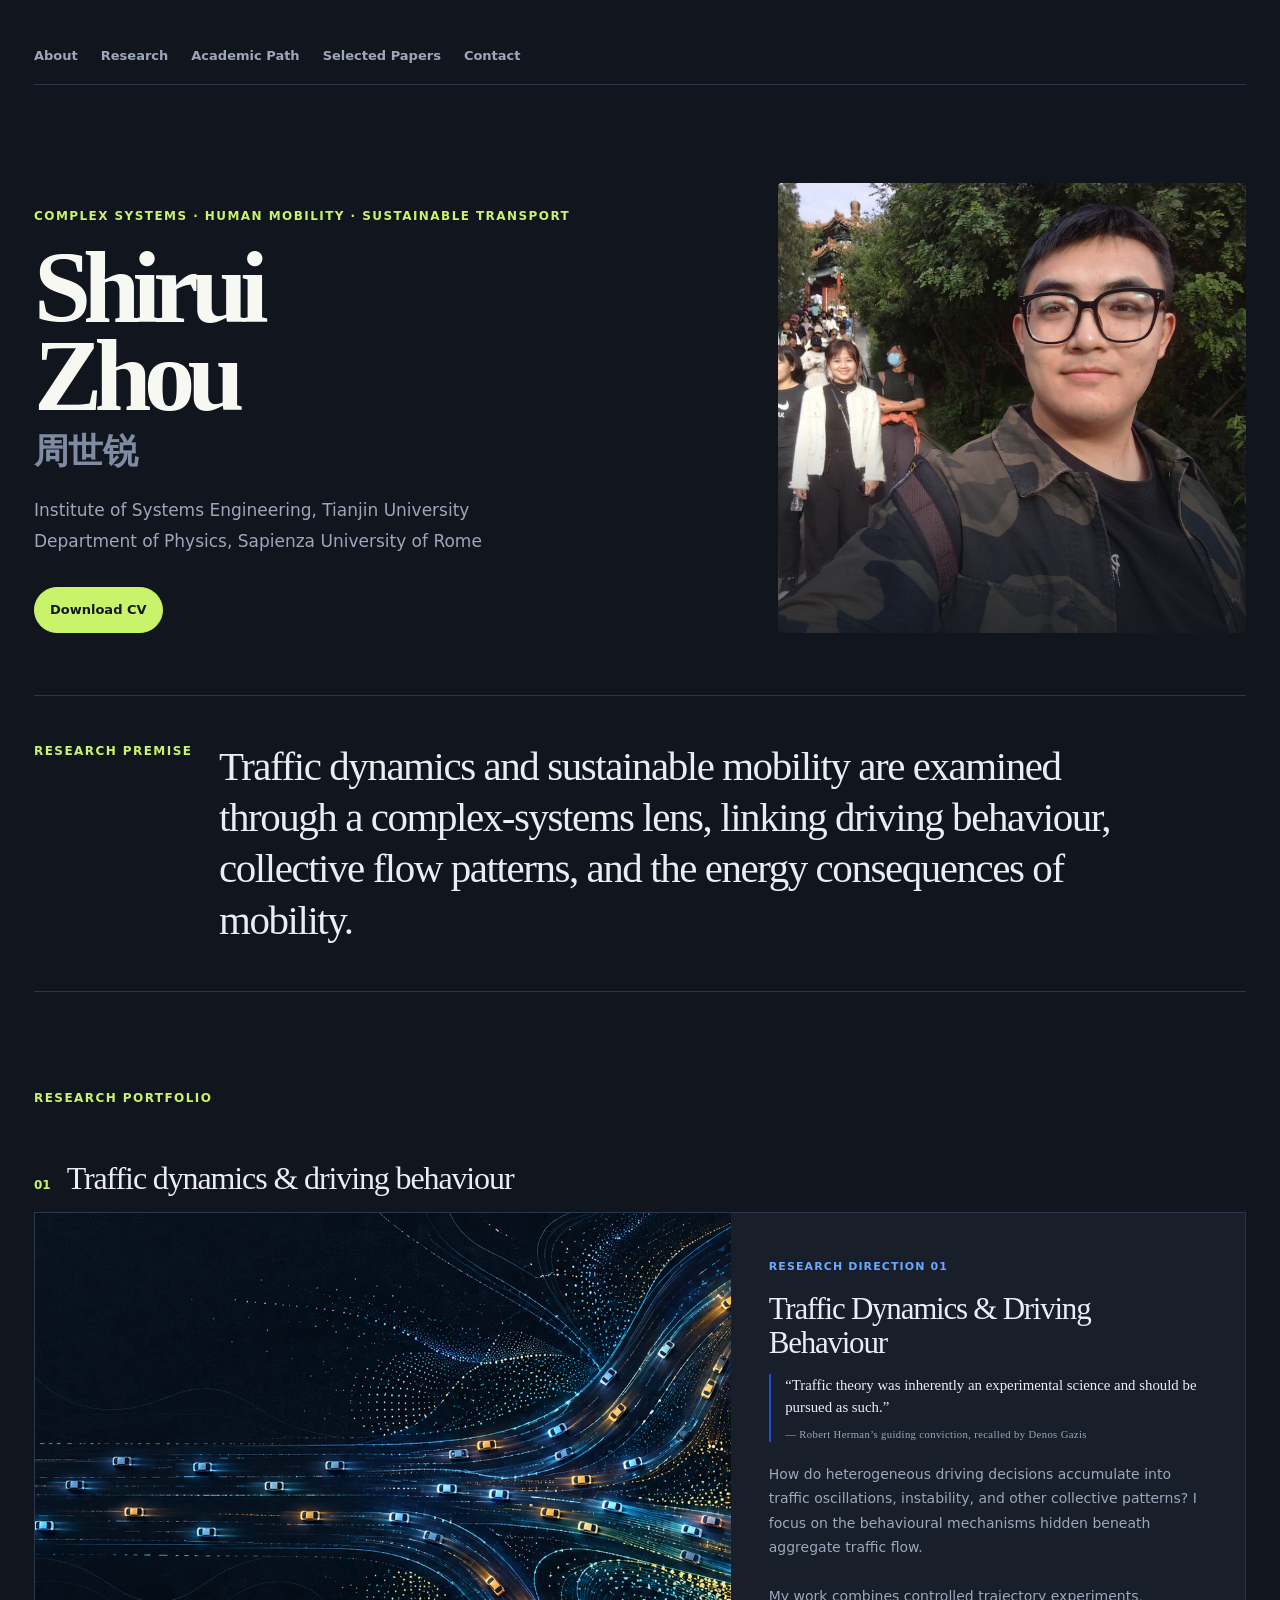
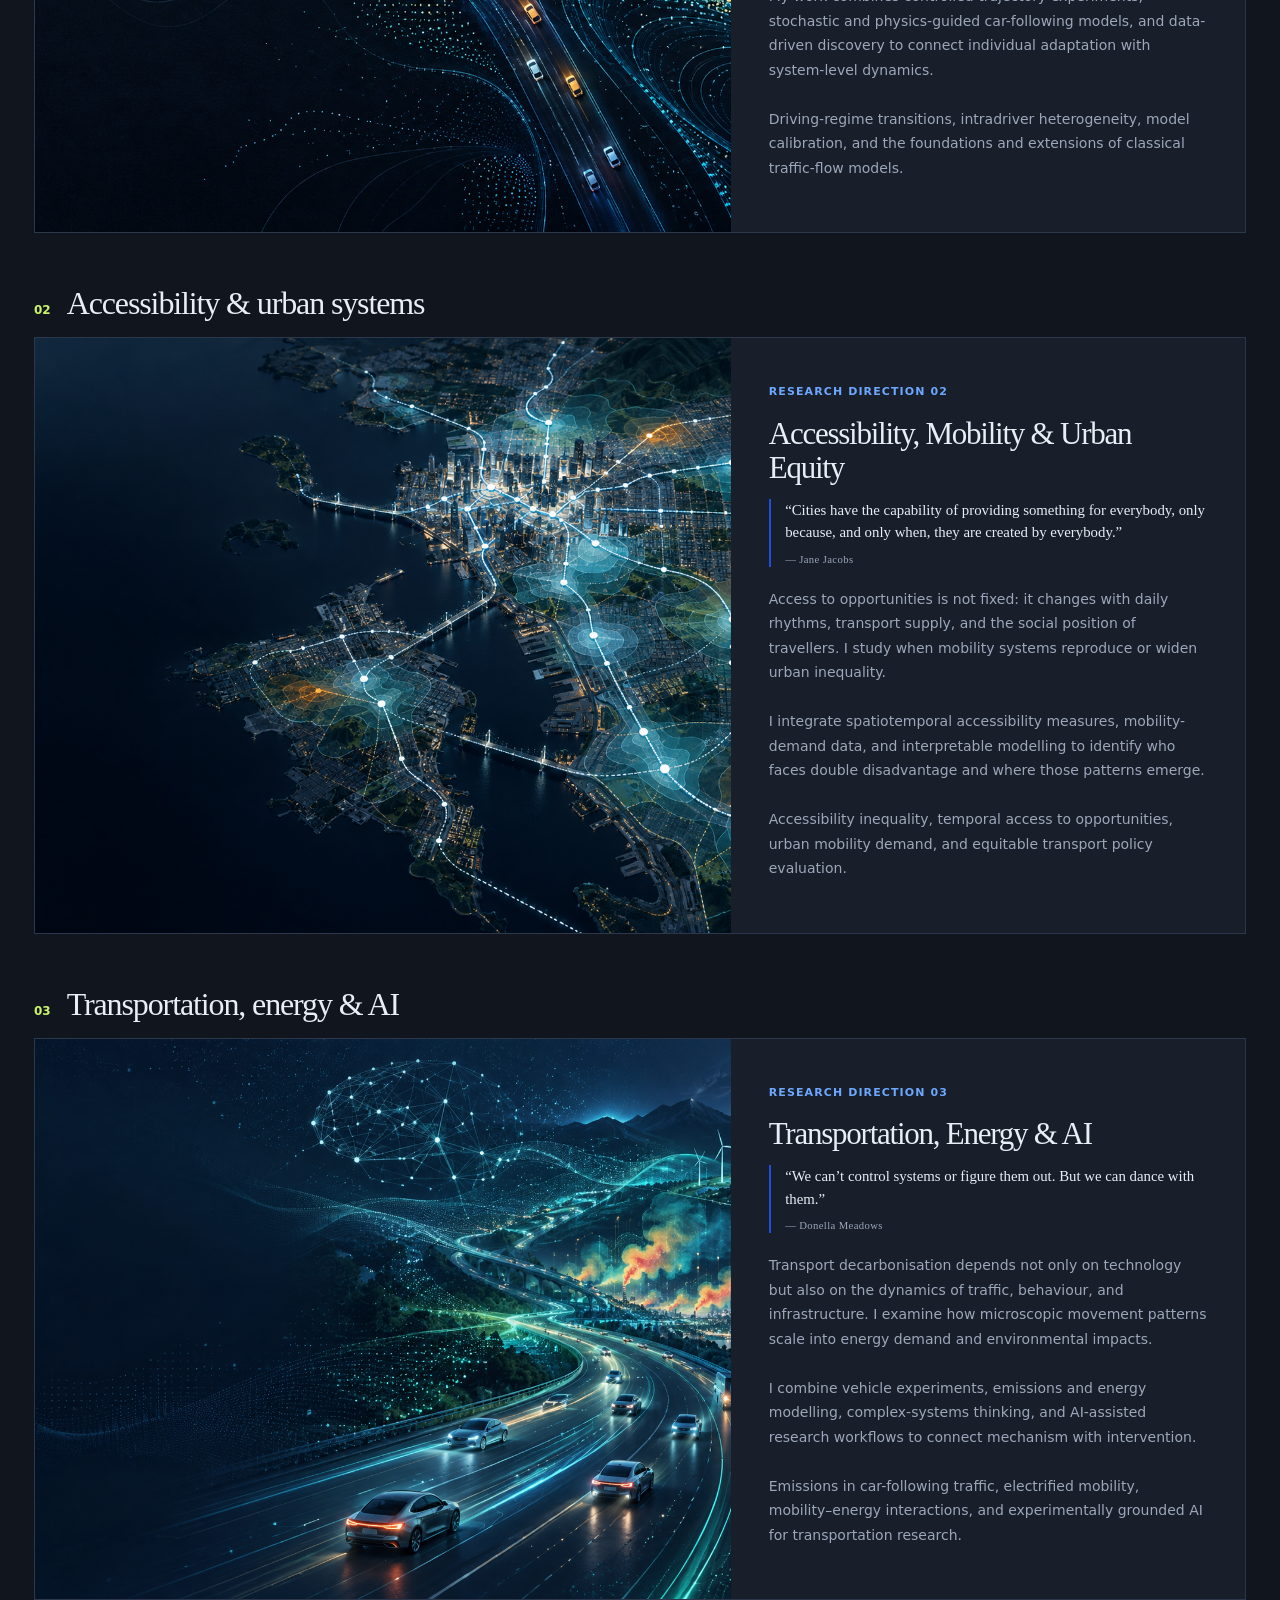
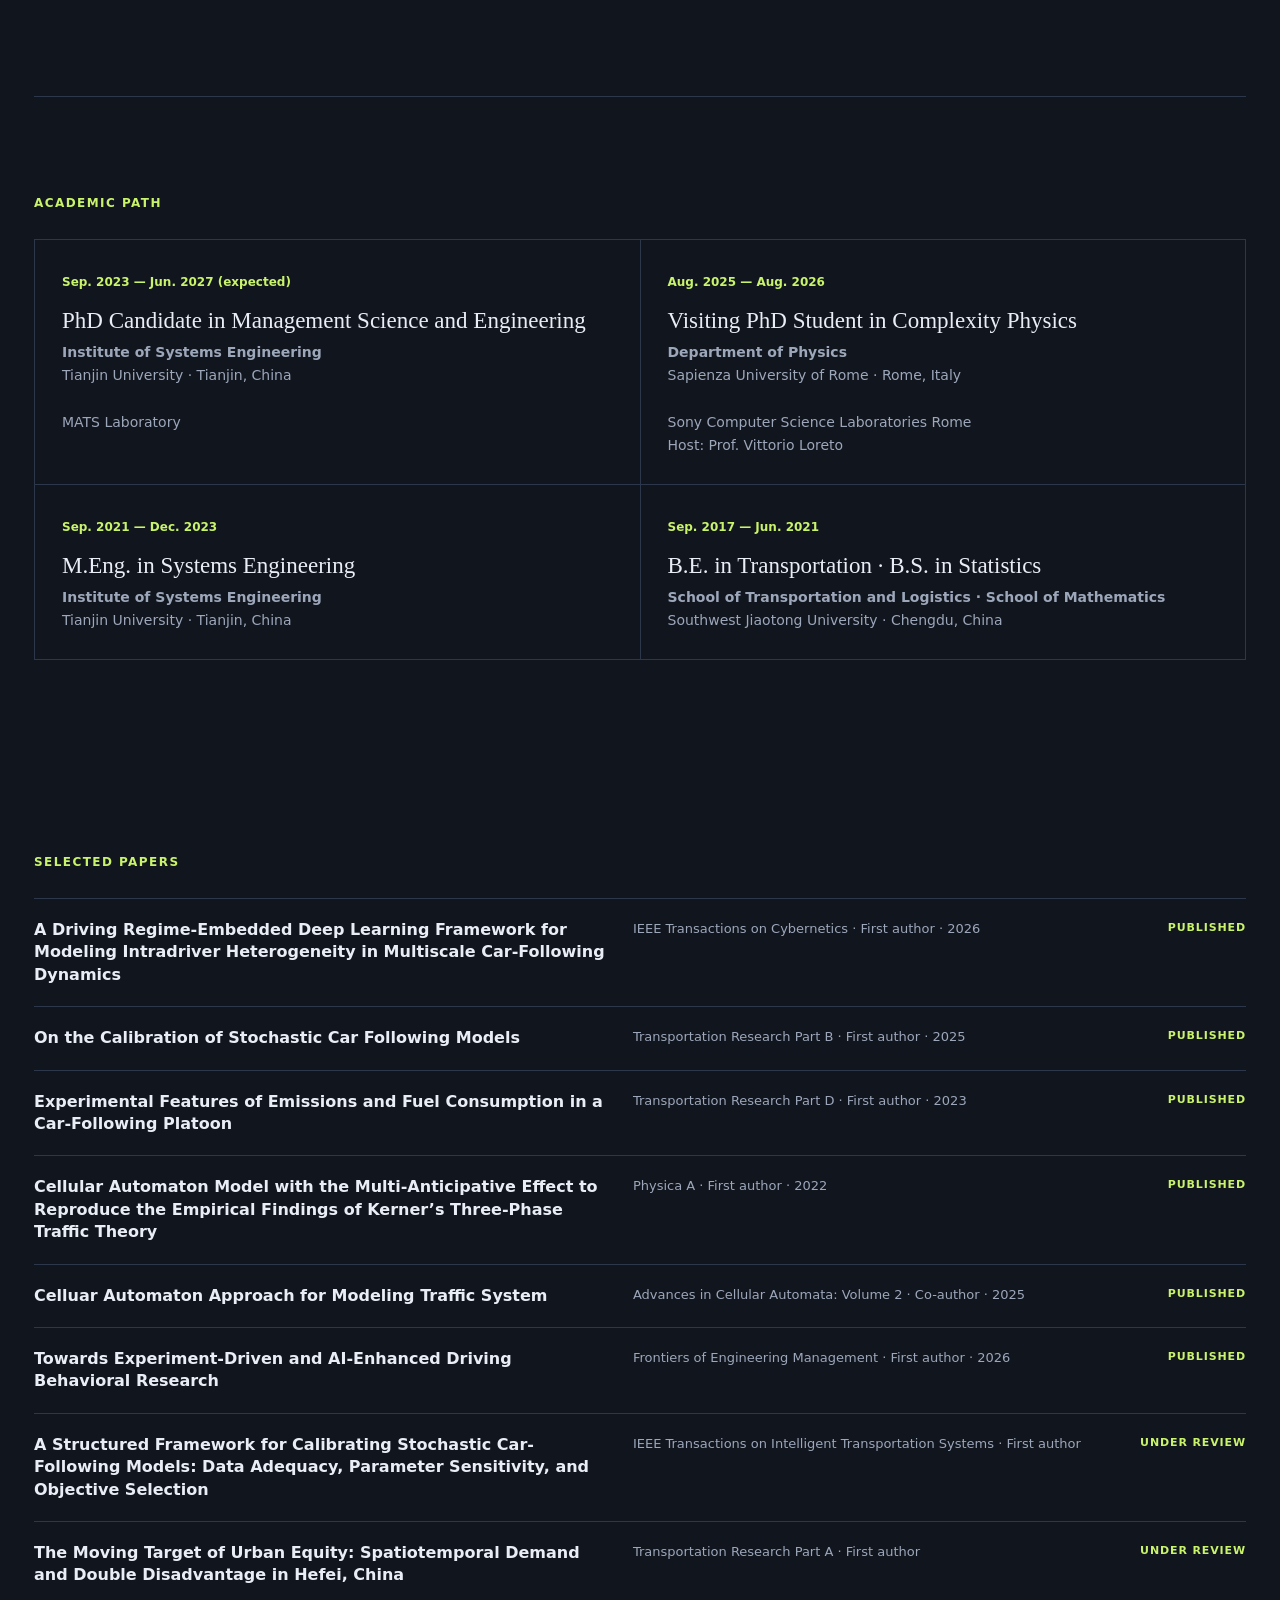
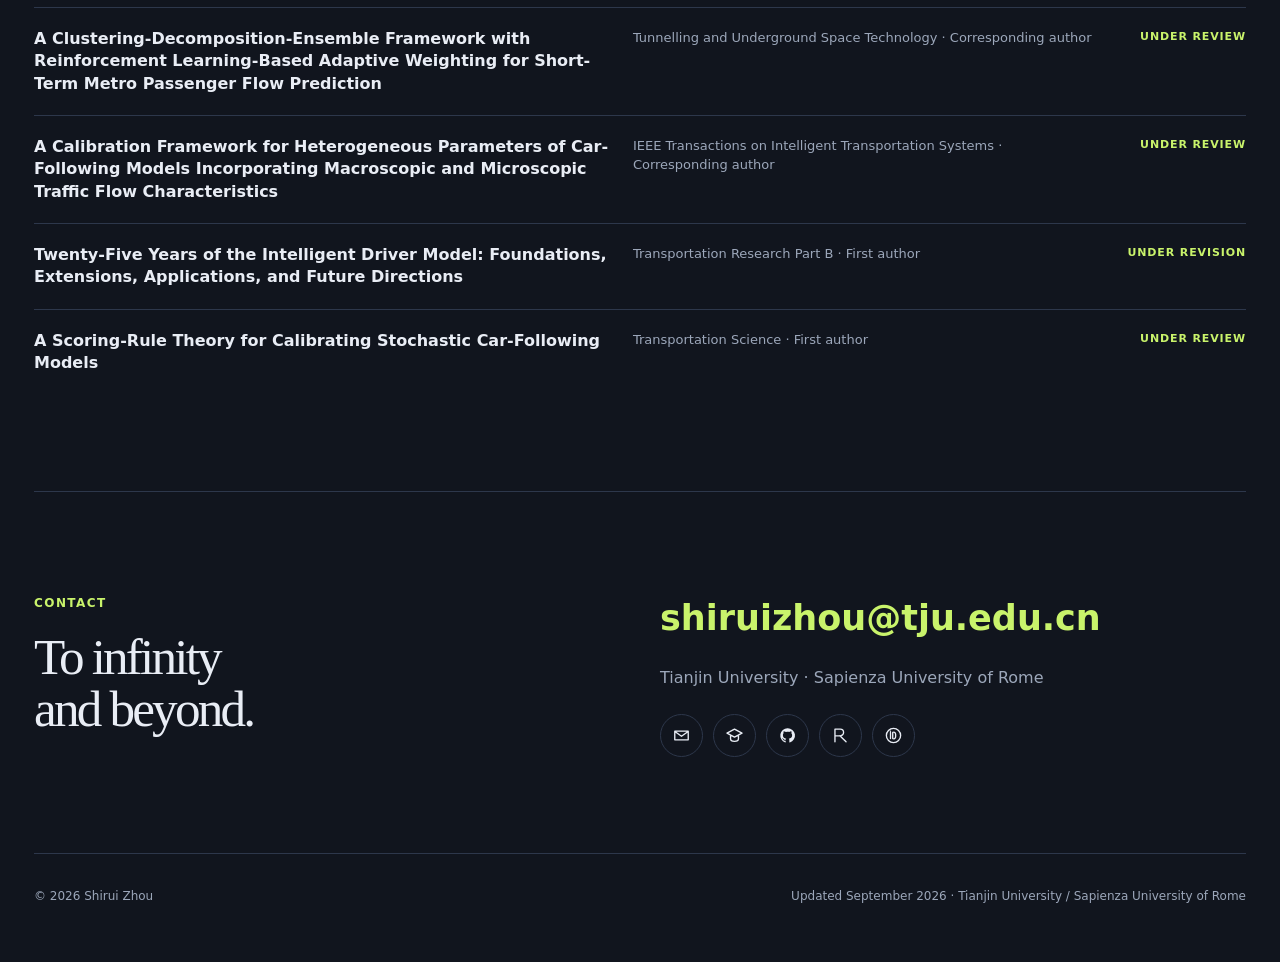
==== index.html @ 60d6f22e "Redesign academic homepage" ====
<!DOCTYPE html>
<html lang="en">
<head>
  <meta charset="UTF-8" />
  <meta name="viewport" content="width=device-width, initial-scale=1.0" />
  <title>Shirui Zhou | Academic Homepage</title>
  <meta
    name="description"
    content="Academic homepage of Shirui Zhou, PhD Candidate at Tianjin University and Visiting PhD Student at Sapienza University of Rome."
  />
  <meta name="theme-color" content="#1f4fd6" />
  <meta property="og:title" content="Shirui Zhou | Academic Homepage" />
  <meta property="og:description" content="Researcher in complex systems, human mobility, and sustainable transportation." />
  <meta property="og:image" content="profile.jpg" />
  <style>
    :root {
      --bg: #f4f7fb;
      --bg-2: #edf3fb;
      --surface: rgba(255, 255, 255, 0.82);
      --surface-strong: rgba(255, 255, 255, 0.98);
      --text: #182338;
      --muted: #66748f;
      --line: rgba(116, 134, 168, 0.16);
      --accent: #1f4fd6;
      --accent-soft: rgba(31, 79, 214, 0.08);
      --hero: linear-gradient(
        135deg,
        rgba(255, 255, 255, 0.92) 0%,
        rgba(240, 246, 255, 0.94) 55%,
        rgba(237, 250, 246, 0.92) 100%
      );
      --maxw: 1080px;
      --shadow: 0 20px 60px rgba(19, 33, 68, 0.1);
      --shadow-soft: 0 10px 30px rgba(19, 33, 68, 0.06);
      --radius: 26px;
    }

    * {
      box-sizing: border-box;
    }

    html {
      scroll-behavior: smooth;
    }

    body {
      margin: 0;
      font-family: -apple-system, BlinkMacSystemFont, "Segoe UI", Roboto,
        "Helvetica Neue", Arial, "PingFang SC", "Hiragino Sans GB",
        "Microsoft YaHei", sans-serif;
      background:
        radial-gradient(circle at 0% 0%, rgba(31, 79, 214, 0.1), transparent 24%),
        radial-gradient(circle at 100% 0%, rgba(15, 118, 110, 0.08), transparent 20%),
        linear-gradient(180deg, var(--bg-2), var(--bg));
      color: var(--text);
      line-height: 1.72;
    }

    a {
      color: var(--accent);
      text-decoration: none;
    }

    .publication-summary {
      margin: -2px 0 20px;
      color: var(--muted);
      font-size: 14px;
    }

    .publication-summary strong {
      color: var(--text);
    }

    .pub-note {
      margin: 6px 0 0;
      color: var(--muted);
      font-size: 13px;
    }

    .research-theme { margin: 28px 0 10px; }
    .research-theme h3 { margin: 0 0 4px; font-size: 20px; }
    .research-theme p { margin: 0; color: var(--muted); }
    .research-grid { display: grid; grid-template-columns: repeat(2, minmax(0, 1fr)); gap: 16px; margin-top: 16px; }
    .research-card { padding: 22px; border: 1px solid var(--line); border-radius: 20px; background: var(--surface); box-shadow: var(--shadow-soft); }
    .research-card h4 { margin: 8px 0; font-size: 17px; line-height: 1.38; }
    .research-card p { margin: 0; color: var(--muted); font-size: 14px; line-height: 1.7; }
    .research-meta { display: inline-block; color: var(--accent); font-size: 12px; font-weight: 750; letter-spacing: .04em; text-transform: uppercase; }

    .container {
      max-width: var(--maxw);
      margin: 0 auto;
      padding: 0 24px;
    }

    .mobile-scroll {
      overflow-x: auto;
      -webkit-overflow-scrolling: touch;
      scrollbar-width: none;
    }

    .mobile-scroll::-webkit-scrollbar {
      display: none;
    }

    .nav {
      position: sticky;
      top: 0;
      z-index: 30;
      background: rgba(244, 247, 251, 0.92);
      backdrop-filter: blur(16px);
      border-bottom: 1px solid rgba(116, 134, 168, 0.18);
      box-shadow: 0 6px 20px rgba(19, 33, 68, 0.05);
    }

    .nav-inner {
      max-width: var(--maxw);
      margin: 0 auto;
      padding: 12px 24px;
      display: flex;
      justify-content: space-between;
      align-items: center;
      gap: 16px;
    }

    .brand {
      font-weight: 750;
      color: var(--text);
      letter-spacing: 0.01em;
      white-space: nowrap;
      font-size: 15px;
    }

    .nav-links {
      display: flex;
      flex-wrap: nowrap;
      gap: 10px;
      font-size: 14px;
      padding: 6px;
      border: 1px solid rgba(116, 134, 168, 0.14);
      border-radius: 999px;
      background: rgba(255, 255, 255, 0.72);
      box-shadow: inset 0 1px 0 rgba(255, 255, 255, 0.7);
      min-width: max-content;
    }

    .nav-links a {
      color: var(--muted);
      padding: 8px 14px;
      border-radius: 999px;
      border: 1px solid transparent;
      transition: 0.2s ease;
      font-weight: 600;
    }

    .nav-links a:hover {
      color: var(--text);
      background: rgba(255, 255, 255, 0.96);
      border-color: rgba(116, 134, 168, 0.14);
    }

    header {
      padding: 56px 0 28px;
    }

    .hero-wrap {
      background: var(--hero);
      border: 1px solid var(--line);
      border-radius: 32px;
      box-shadow: var(--shadow);
      padding: 38px;
      backdrop-filter: blur(10px);
    }

    .hero {
      display: grid;
      grid-template-columns: 240px 1fr;
      gap: 38px;
      align-items: start;
    }

    .photo {
      width: 240px;
      height: 240px;
      border-radius: 28px;
      border: 4px solid rgba(255, 255, 255, 0.92);
      background: linear-gradient(135deg, #eef2ff, #f8fafc);
      overflow: hidden;
      box-shadow: 0 18px 48px rgba(31, 79, 214, 0.14);
    }

    .photo img {
      width: 100%;
      height: 100%;
      object-fit: cover;
    }

    h1 {
      margin: 0;
      font-size: 54px;
      line-height: 1.02;
      letter-spacing: -0.035em;
    }

    .name-cn {
      display: inline-block;
      margin-left: 10px;
      font-size: 0.34em;
      font-weight: 500;
      color: #7b879e;
      letter-spacing: 0.01em;
      vertical-align: middle;
    }

    .subtitle {
      margin-top: 16px;
      font-size: 24px;
      color: var(--muted);
      font-weight: 500;
    }

    .affiliation {
      margin-top: 10px;
      color: var(--muted);
      font-size: 16px;
    }

    .icon-links {
      margin-top: 24px;
      display: flex;
      flex-wrap: wrap;
      gap: 12px;
    }

    .icon-link {
      width: 52px;
      height: 52px;
      display: inline-flex;
      align-items: center;
      justify-content: center;
      border-radius: 16px;
      background: rgba(255, 255, 255, 0.94);
      border: 1px solid rgba(31, 79, 214, 0.1);
      box-shadow: var(--shadow-soft);
      color: var(--accent);
      transition: transform 0.18s ease, box-shadow 0.18s ease, background 0.18s ease;
    }

    .icon-link:hover {
      transform: translateY(-2px);
      box-shadow: 0 16px 32px rgba(19, 33, 68, 0.1);
      background: #ffffff;
    }

    .icon-link svg {
      width: 22px;
      height: 22px;
      stroke: currentColor;
      fill: none;
      stroke-width: 1.9;
      stroke-linecap: round;
      stroke-linejoin: round;
    }

    .bio {
      margin-top: 22px;
      max-width: 780px;
      font-size: 16px;
      color: #31415f;
    }

    section.block {
      margin: 22px 0;
      padding: 30px;
      background: var(--surface);
      border: 1px solid var(--line);
      border-radius: var(--radius);
      box-shadow: var(--shadow-soft);
      backdrop-filter: blur(10px);
    }

    h2 {
      margin: 0 0 18px;
      font-size: 24px;
      letter-spacing: -0.02em;
    }

    .two-col {
      display: grid;
      grid-template-columns: 1fr 1fr;
      gap: 22px;
    }

    ul {
      margin: 0;
      padding-left: 20px;
    }

    li + li {
      margin-top: 8px;
    }

    .card-list {
      display: grid;
      gap: 16px;
    }

    .edu-item {
      padding: 20px 22px;
      border: 1px solid var(--line);
      border-radius: 20px;
      background: var(--surface-strong);
      box-shadow: 0 8px 24px rgba(31, 41, 55, 0.05);
    }

    .edu-head {
      display: flex;
      justify-content: space-between;
      gap: 16px;
      align-items: flex-start;
      flex-wrap: wrap;
    }

    .edu-school {
      font-size: 18px;
      font-weight: 700;
      color: var(--text);
    }

    .edu-time {
      color: var(--accent);
      font-size: 14px;
      font-weight: 700;
      white-space: nowrap;
    }

    .edu-grid {
      margin-top: 14px;
      display: grid;
      grid-template-columns: repeat(2, minmax(0, 1fr));
      gap: 12px 18px;
    }

    .edu-field {
      padding: 10px 12px;
      border-radius: 14px;
      background: rgba(31, 79, 214, 0.05);
      border: 1px solid rgba(116, 134, 168, 0.12);
    }

    .edu-label {
      font-size: 12px;
      font-weight: 700;
      letter-spacing: 0.04em;
      text-transform: uppercase;
      color: var(--muted);
    }

    .edu-value {
      margin-top: 4px;
      font-size: 15px;
      color: var(--text);
      line-height: 1.6;
    }

    .theme-block + .theme-block {
      margin-top: 18px;
    }

    .pub-category {
      display: inline-flex;
      align-items: center;
      gap: 10px;
      padding: 10px 16px;
      margin-bottom: 16px;
      border-radius: 999px;
      font-size: 20px;
      font-weight: 750;
      letter-spacing: -0.01em;
      line-height: 1.2;
    }

    .pub-code {
      display: inline-flex;
      align-items: center;
      justify-content: center;
      min-width: 42px;
      height: 42px;
      padding: 0 12px;
      border-radius: 999px;
      background: rgba(255, 255, 255, 0.75);
      border: 1px solid rgba(24, 35, 56, 0.08);
      color: #24324d;
      font-size: 14px;
      font-weight: 800;
      letter-spacing: 0.04em;
    }

    .theme-blue {
      background: rgba(47, 98, 224, 0.14);
      color: #2453c9;
    }

    .theme-green {
      background: rgba(28, 137, 92, 0.14);
      color: #19724d;
    }

    .theme-orange {
      background: rgba(218, 123, 30, 0.16);
      color: #a95d12;
    }

    .theme-purple {
      background: rgba(124, 92, 255, 0.14);
      color: #6b4ee6;
    }

    .theme-intro {
      margin: 0 0 16px;
      padding: 14px 18px;
      color: #34435f;
      font-size: 16px;
      line-height: 1.85;
      max-width: 920px;
      background: rgba(255, 255, 255, 0.72);
      border: 1px solid rgba(116, 134, 168, 0.12);
      border-radius: 16px;
    }

    .pub-list {
      display: grid;
      gap: 16px;
    }

    .pub-item {
      padding: 18px 20px;
      border: 1px solid var(--line);
      border-radius: 20px;
      background: var(--surface-strong);
      box-shadow: 0 8px 24px rgba(31, 41, 55, 0.05);
    }

    .pub-head {
      display: flex;
      justify-content: space-between;
      gap: 16px;
      align-items: flex-start;
      flex-wrap: wrap;
    }

    .pub-title {
      font-weight: 650;
      font-size: 17px;
      line-height: 1.5;
    }

    .pub-status {
      display: inline-flex;
      align-items: center;
      padding: 6px 10px;
      border-radius: 999px;
      background: rgba(31, 79, 214, 0.08);
      border: 1px solid rgba(31, 79, 214, 0.1);
      color: var(--accent);
      font-size: 12px;
      font-weight: 700;
      letter-spacing: 0.03em;
      white-space: nowrap;
    }

    .pub-venue {
      margin-top: 8px;
      font-size: 15px;
      color: var(--text);
    }

    .pub-authors {
      margin-top: 6px;
      font-size: 14px;
      color: var(--muted);
      line-height: 1.7;
      font-weight: 600;
    }

    .pub-links {
      margin-top: 10px;
      display: flex;
      flex-wrap: wrap;
      gap: 8px;
    }

    .pub-link {
      display: inline-flex;
      align-items: center;
      padding: 6px 10px;
      border-radius: 999px;
      border: 1px solid rgba(31, 79, 214, 0.14);
      background: #f8fbff;
      color: var(--accent);
      font-size: 13px;
      font-weight: 600;
    }

    footer {
      padding: 10px 0 42px;
      color: var(--muted);
      font-size: 14px;
      text-align: center;
    }

    @media (max-width: 900px) {
      .hero,
      .two-col {
        grid-template-columns: 1fr;
      }

      .photo {
        width: 210px;
        height: 210px;
      }

      h1 {
        font-size: 42px;
      }

      .subtitle {
        font-size: 20px;
      }

      .nav-inner {
        align-items: flex-start;
        flex-direction: column;
      }
    }

    @media (max-width: 640px) {
      .container {
        padding: 0 16px;
      }

      .nav-inner {
        padding: 10px 16px;
      }

      .hero-wrap {
        padding: 20px;
        border-radius: 22px;
      }

      .hero {
        gap: 22px;
      }

      .photo {
        width: 170px;
        height: 170px;
        border-radius: 22px;
      }

      h1 {
        font-size: 32px;
      }

      .name-cn {
        display: inline-block;
        margin: 0 0 0 8px;
        font-size: 0.34em;
      }

      .subtitle {
        font-size: 18px;
        margin-top: 12px;
      }

      .affiliation {
        font-size: 14px;
        line-height: 1.6;
      }

      .bio {
        font-size: 15px;
        line-height: 1.82;
      }

      section.block {
        padding: 22px 18px;
        border-radius: 22px;
      }

      h2 {
        font-size: 22px;
      }

      .edu-grid {
        grid-template-columns: 1fr;
      }

      .pub-category {
        font-size: 16px;
        padding: 10px 14px;
      }

      .pub-code {
        min-width: 36px;
        height: 36px;
        font-size: 12px;
      }

      .pub-title {
        font-size: 16px;
      }

      .theme-intro,
      .pub-venue,
      .pub-authors,
      .edu-value {
        font-size: 14px;
      }

      .pub-item,
      .edu-item {
        padding: 16px;
        border-radius: 18px;
      }

      .icon-links {
        gap: 10px;
      }

      .icon-link {
        width: 48px;
        height: 48px;
        border-radius: 14px;
      }

      .research-grid { grid-template-columns: 1fr; }
    }
  </style>
  <link rel="stylesheet" href="portfolio.css" />
  <style>.portrait img{filter:none!important;opacity:1!important}</style>
</head>
<body>
  <nav class="nav">
    <div class="nav-inner">
      <div class="brand">Shirui Zhou</div>
      <div class="mobile-scroll">
        <div class="nav-links">
          <a href="#about">About</a>
          <a href="#research-portfolio">Research</a>
          <a href="#education">Education</a>
          <a href="#publications">Publications</a>
        </div>
      </div>
    </div>
  </nav>

  <header>
    <div class="container hero-wrap">
      <div class="hero">
        <div class="photo">
          <img src="profile.jpg" alt="Shirui Zhou" />
        </div>

        <div>
          <h1>Shirui Zhou <span class="name-cn">周世锐</span></h1>
          <div class="subtitle">PhD Candidate</div>
          <div class="affiliation">Institute of Systems Engineering, Tianjin University</div>
          <div class="affiliation">Visiting PhD Student, Department of Physics, Sapienza University of Rome</div>

          <div class="icon-links">
            <a class="icon-link" href="mailto:shiruizhou@tju.edu.cn" aria-label="Email" title="Email">
              <svg viewBox="0 0 24 24"><path d="M4 6h16v12H4z"></path><path d="m4 7 8 6 8-6"></path></svg>
            </a>
            <a class="icon-link" href="cv.pdf" aria-label="CV" title="CV">
              <svg viewBox="0 0 24 24"><path d="M14 3H7a2 2 0 0 0-2 2v14a2 2 0 0 0 2 2h10a2 2 0 0 0 2-2V8z"></path><path d="M14 3v5h5"></path><path d="M9 13h6"></path><path d="M9 17h6"></path></svg>
            </a>
            <a class="icon-link" href="https://scholar.google.com/citations?user=4URmCS4AAAAJ&hl=zh-CN" aria-label="Google Scholar" title="Google Scholar">
              <svg viewBox="0 0 24 24"><path d="M12 4 3 9l9 5 9-5-9-5Z"></path><path d="M7 12v4c0 1.8 2.2 3 5 3s5-1.2 5-3v-4"></path></svg>
            </a>
            <a class="icon-link" href="https://www.researchgate.net/profile/Shirui-Zhou-3?ev=hdr_xprf&_tp=eyJjb250ZXh0Ijp7ImZpcnN0UGFnZSI6ImhvbWUiLCJwYWdlIjoiaG9tZSIsInBvc2l0aW9uIjoiZ2xvYmFsSGVhZGVyIn19" aria-label="ResearchGate" title="ResearchGate">
              <svg viewBox="0 0 24 24"><path d="M6 19V5h6.5a4 4 0 0 1 0 8H6"></path><path d="m12 13 6 6"></path></svg>
            </a>
          </div>

          <p class="bio" id="about">
            I am a PhD candidate at Tianjin University and a visiting PhD student at Sapienza University of Rome. My research lies at the intersection of complex systems, transportation, and energy. Current work focuses on traffic dynamics, accessibility, sustainable mobility, and AI-enhanced transportation research, with a broader interest in combining empirical evidence, systems thinking, and computational approaches to better understand mobility systems.
          </p>
        </div>
      </div>
    </div>
  </header>

  <main class="container">
    <section class="block" id="research">
      <h2>Research Directions</h2>
      <div class="two-col">
        <ul>
          <li>Transportation systems modeling and traffic flow dynamics</li>
          <li>Accessibility, urban mobility, and transportation equity</li>
          <li>Transportation-energy systems and electric mobility</li>
        </ul>
        <ul>
          <li>AI-enhanced transportation systems research</li>
          <li>Complex systems and computational social science</li>
          <li>Data-driven and behaviorally grounded mobility research</li>
        </ul>
      </div>
    </section>

    <section class="block" id="research-portfolio">
      <h2>Research Portfolio</h2>
      <p class="publication-summary">Selected public research stories. Each card states the research question, modelling perspective, and contribution without disclosing unpublished results.</p>

      <div class="research-theme"><h3>Traffic Dynamics and Driving Behaviour</h3><p>How individual decisions and heterogeneous behaviour generate collective traffic patterns.</p></div>
      <div class="research-grid">
        <article class="research-card"><span class="research-meta">Published · IEEE T-CYB · 2026</span><h4>Driving-regime-aware modelling of intradriver heterogeneity</h4><p>Develops a deep-learning framework that represents driving regimes explicitly when modelling multiscale car-following behaviour, making within-driver variability a central modelling object rather than residual noise.</p></article>
        <article class="research-card"><span class="research-meta">Published · TR Part B · 2025</span><h4>Calibrating stochastic car-following models</h4><p>Provides a structured perspective on how data adequacy, parameter sensitivity, and objective choice jointly shape the calibration of stochastic car-following models.</p></article>
        <article class="research-card"><span class="research-meta">Under Revision · TR Part B</span><h4>Twenty-five years of the Intelligent Driver Model</h4><p>Reviews the foundations, extensions, applications, and open questions of the Intelligent Driver Model, linking its classical formulation to contemporary traffic-modelling needs.</p></article>
        <article class="research-card"><span class="research-meta">Under Review · Transportation Science</span><h4>Scoring-rule theory for stochastic calibration</h4><p>Investigates principled scoring-rule-based objectives for calibrating stochastic car-following models and comparing their predictive implications.</p></article>
      </div>

      <div class="research-theme"><h3>Mobility, Accessibility, and Urban Systems</h3><p>How mobility systems distribute opportunity and how data-driven models can support equitable urban decisions.</p></div>
      <div class="research-grid">
        <article class="research-card"><span class="research-meta">Under Review · TR Part A</span><h4>The moving target of urban equity</h4><p>Examines the spatiotemporal nature of accessibility and double disadvantage in Hefei, asking how uneven access changes across people, places, and time.</p></article>
        <article class="research-card"><span class="research-meta">Under Review · TUST</span><h4>Adaptive ensemble learning for metro passenger flow</h4><p>Combines clustering, decomposition, and ensemble forecasting with reinforcement-learning-based weighting to improve short-term metro passenger-flow prediction.</p></article>
        <article class="research-card"><span class="research-meta">Under Review · IEEE T-ITS</span><h4>Micro–macro calibration of car-following models</h4><p>Connects microscopic trajectories and macroscopic traffic-flow characteristics in a calibration framework for heterogeneous car-following parameters.</p></article>
      </div>

      <div class="research-theme"><h3>Transportation, Energy, and AI-Enhanced Research</h3><p>Connecting vehicle-level behaviour, environmental impacts, and AI methods for more interpretable transportation research.</p></div>
      <div class="research-grid">
        <article class="research-card"><span class="research-meta">Published · TR Part D · 2023</span><h4>Emissions and fuel consumption in a car-following platoon</h4><p>Uses controlled car-following experiments to characterize how platoon dynamics relate to emissions and fuel-consumption features at the vehicle level.</p></article>
        <article class="research-card"><span class="research-meta">Published · Physica A · 2022</span><h4>Multi-anticipative cellular automata and three-phase traffic</h4><p>Introduces multi-anticipative effects into a cellular-automaton traffic model to reproduce empirical features associated with Kerner’s three-phase traffic theory.</p></article>
        <article class="research-card"><span class="research-meta">Published · Frontiers of Engineering Management · 2026</span><h4>Experiment-driven and AI-enhanced driving research</h4><p>Articulates an experiment-driven, AI-enhanced research agenda for studying driving behaviour, bringing empirical design and computational modelling into a shared workflow.</p></article>
        <article class="research-card"><span class="research-meta">Published · Springer · 2025</span><h4>Cellular-automaton approaches to traffic systems</h4><p>Presents cellular automata as an accessible modelling language for traffic systems, from local interaction rules to emergent network-level behaviour.</p></article>
      </div>
    </section>

    <section class="block" id="education">
      <h2>Education</h2>
      <div class="card-list">
        <div class="edu-item">
          <div class="edu-head">
            <div class="edu-school">Tianjin University</div>
            <div class="edu-time">Sep. 2023 – Jun. 2027 (expected)</div>
          </div>
          <div class="edu-grid">
            <div class="edu-field">
              <div class="edu-label">Degree</div>
              <div class="edu-value">Ph.D.</div>
            </div>
            <div class="edu-field">
              <div class="edu-label">Field</div>
              <div class="edu-value">Management Science and Engineering</div>
            </div>
            <div class="edu-field">
              <div class="edu-label">Institute</div>
              <div class="edu-value">Institute of Systems Engineering</div>
            </div>
            <div class="edu-field">
              <div class="edu-label">Location</div>
              <div class="edu-value">Tianjin, China</div>
            </div>
          </div>
        </div>

        <div class="edu-item">
          <div class="edu-head">
            <div class="edu-school">Sapienza University of Rome</div>
            <div class="edu-time">Aug. 2025 – Aug. 2026</div>
          </div>
          <div class="edu-grid">
            <div class="edu-field">
              <div class="edu-label">Position</div>
              <div class="edu-value">Visiting PhD Student</div>
            </div>
            <div class="edu-field">
              <div class="edu-label">Department</div>
              <div class="edu-value">Department of Physics</div>
            </div>
            <div class="edu-field">
              <div class="edu-label">Supervisor</div>
              <div class="edu-value">Prof. Vittorio Loreto</div>
            </div>
            <div class="edu-field">
              <div class="edu-label">Location</div>
              <div class="edu-value">Rome, Italy</div>
            </div>
          </div>
        </div>

        <div class="edu-item">
          <div class="edu-head">
            <div class="edu-school">Tianjin University</div>
            <div class="edu-time">Sep. 2021 – Dec. 2023</div>
          </div>
          <div class="edu-grid">
            <div class="edu-field">
              <div class="edu-label">Degree</div>
              <div class="edu-value">M.Eng.</div>
            </div>
            <div class="edu-field">
              <div class="edu-label">Field</div>
              <div class="edu-value">Systems Engineering</div>
            </div>
            <div class="edu-field">
              <div class="edu-label">University</div>
              <div class="edu-value">Tianjin University</div>
            </div>
            <div class="edu-field">
              <div class="edu-label">Location</div>
              <div class="edu-value">Tianjin, China</div>
            </div>
          </div>
        </div>

        <div class="edu-item">
          <div class="edu-head">
            <div class="edu-school">Southwest Jiaotong University</div>
            <div class="edu-time">Sep. 2017 – Jun. 2021</div>
          </div>
          <div class="edu-grid">
            <div class="edu-field">
              <div class="edu-label">Degree</div>
              <div class="edu-value">B.E. / B.S.</div>
            </div>
            <div class="edu-field">
              <div class="edu-label">Fields</div>
              <div class="edu-value">Transportation; Statistics</div>
            </div>
            <div class="edu-field">
              <div class="edu-label">University</div>
              <div class="edu-value">Southwest Jiaotong University</div>
            </div>
            <div class="edu-field">
              <div class="edu-label">Location</div>
              <div class="edu-value">Chengdu, China</div>
            </div>
          </div>
        </div>
      </div>
    </section>

    <section class="block" id="publications-legacy" hidden>
      <h2>Publications</h2>

      <div class="theme-block">
        <div class="pub-category theme-blue">
          <span class="pub-code">T1</span>
          <span>Transportation Systems Modeling and Traffic Flow Dynamics</span>
        </div>
        <p class="theme-intro">
          Research in this area focuses on traffic flow dynamics, car-following behavior, calibration, and instability formation, combining empirical evidence, theory-guided analysis, and computational approaches for transportation systems.
        </p>
        <div class="pub-list">
          <div class="pub-item">
            <div class="pub-head">
              <div class="pub-title">On the Calibration of Stochastic Car-Following Models</div>
              <div class="pub-status">Published</div>
            </div>
            <div class="pub-venue"><em>Transportation Research Part B</em>, 2025</div>
            <div class="pub-authors">First</div>
            <div class="pub-links">
              <a class="pub-link" href="https://www.sciencedirect.com/science/article/pii/S0191261525000736">Publisher</a>
            </div>
          </div>

          <div class="pub-item">
            <div class="pub-head">
              <div class="pub-title">Twenty-Five Years of the Intelligent Driver Model: Foundations, Extensions, Applications, and Future Directions</div>
              <div class="pub-status">Under Review</div>
            </div>
            <div class="pub-authors">First</div>
            <div class="pub-links">
              <a class="pub-link" href="https://www.researchgate.net/publication/392462941_Twenty-Five_Years_of_the_Intelligent_Driver_Model_Foundations_Extensions_Applications_and_Future_Directions">ResearchGate</a>
            </div>
          </div>

          <div class="pub-item">
            <div class="pub-head">
              <div class="pub-title">Cellular Automaton Approach for Modeling Traffic System</div>
              <div class="pub-status">Published</div>
            </div>
            <div class="pub-venue"><em>Springer</em>, 2025</div>
            <div class="pub-authors">Coauthor</div>
          </div>

          <div class="pub-item">
            <div class="pub-head">
              <div class="pub-title">Cellular Automaton Model with the Multi-Anticipative Effect to Reproduce the Empirical Findings of Kerner’s Three-Phase Traffic Theory</div>
              <div class="pub-status">Published</div>
            </div>
            <div class="pub-venue"><em>Physica A: Statistical Mechanics and its Applications</em>, 2022</div>
            <div class="pub-authors">First</div>
            <div class="pub-links">
              <a class="pub-link" href="https://www.sciencedirect.com/science/article/pii/S0378437122001728">Publisher</a>
            </div>
          </div>

          <div class="pub-item">
            <div class="pub-head">
              <div class="pub-title">A Calibration Framework for Heterogeneous Parameters of Car-Following Models Incorporating Macroscopic and Microscopic Traffic Flow Characteristics</div>
              <div class="pub-status">Under Review</div>
            </div>
            <div class="pub-authors">Corr.</div>
          </div>

          <div class="pub-item">
            <div class="pub-head">
              <div class="pub-title">A Systems-Level Calibration Framework for Stochastic Car-Following Dynamical Models</div>
              <div class="pub-status">To Be Submitted</div>
            </div>
            <div class="pub-authors">First</div>
          </div>

          <div class="pub-item">
            <div class="pub-head">
              <div class="pub-title">Experimental Features of Emissions and Fuel Consumption in a Car-Following Platoon</div>
              <div class="pub-status">Published</div>
            </div>
            <div class="pub-venue"><em>Transportation Research Part D: Transport and Environment</em>, 2023</div>
            <div class="pub-authors">First</div>
            <div class="pub-links">
              <a class="pub-link" href="https://www.sciencedirect.com/science/article/pii/S1361920923002201">Publisher</a>
            </div>
          </div>
        </div>
      </div>

      <div class="theme-block">
        <div class="pub-category theme-green">
          <span class="pub-code">T2</span>
          <span>Accessibility, Urban Mobility, and Transportation Equity</span>
        </div>
        <p class="theme-intro">
          This line of work examines accessibility, transportation equity, and urban mobility, with particular attention to unequal access to opportunities and the spatial structure of more inclusive cities.
        </p>
        <div class="pub-list">
          <div class="pub-item">
            <div class="pub-head">
              <div class="pub-title">Population-Based Accessibility and Double Disadvantage</div>
              <div class="pub-status">To Be Submitted</div>
            </div>
            <div class="pub-authors">First</div>
          </div>

          <div class="pub-item">
            <div class="pub-head">
              <div class="pub-title">Multiple Pathways of Accessibility of China Cities</div>
              <div class="pub-status">To Be Submitted</div>
            </div>
            <div class="pub-authors">First</div>
          </div>
        </div>
      </div>

      <div class="theme-block">
        <div class="pub-category theme-orange">
          <span class="pub-code">T3</span>
          <span>Transportation-Energy Systems and Electric Mobility</span>
        </div>
        <p class="theme-intro">
          This theme studies electric mobility demand, transportation-energy interactions, and broader issues of complexity, resilience, and coordination in coupled mobility-energy systems.
        </p>
        <div class="pub-list">
          <div class="pub-item">
            <div class="pub-head">
              <div class="pub-title">Scaling Law and Peak Amplification of Urban Electric Mobility Demand</div>
              <div class="pub-status">To Be Submitted</div>
            </div>
            <div class="pub-authors">First</div>
          </div>

          <div class="pub-item">
            <div class="pub-head">
              <div class="pub-title">Market-Based Coordination of Virtual Power Plants under Alternative Incentive Schemes</div>
              <div class="pub-status">Under Review</div>
            </div>
            <div class="pub-authors">Coauthor</div>
          </div>

          <div class="pub-item">
            <div class="pub-head">
              <div class="pub-title">Extreme Weather as Synchronizing Shocks: Modeling Occurrence, Escalation, and Recovery Risks of Cascading Failures in Power Distribution Systems</div>
              <div class="pub-status">Ongoing</div>
            </div>
            <div class="pub-authors">Coauthor</div>
          </div>
        </div>
      </div>

      <div class="theme-block">
        <div class="pub-category theme-purple">
          <span class="pub-code">T4</span>
          <span>AI-Enhanced Transportation Systems Research</span>
        </div>
        <p class="theme-intro">
          Work in this direction integrates AI-based methods with transportation research to support behavioral inference, mechanism discovery, and more interpretable analyses of mobility systems.
        </p>
        <div class="pub-list">
          <div class="pub-item">
            <div class="pub-head">
              <div class="pub-title">A Driving Regime-Embedded Deep Learning Framework for Modeling Intra-Driver Heterogeneity in Multi-Scale Car-Following Dynamics</div>
              <div class="pub-status">Published</div>
            </div>
            <div class="pub-venue"><em>IEEE Transactions on Cybernetics</em>, 2026</div>
            <div class="pub-authors">First</div>
            <div class="pub-links">
              <a class="pub-link" href="https://www.researchgate.net/publication/400280915_A_Driving_Regime-Embedded_Deep_Learning_Framework_for_Modeling_Intra-Driver_Heterogeneity_in_Multi-Scale_Car-Following_Dynamics">Paper</a>
            </div>
          </div>

          <div class="pub-item">
            <div class="pub-head">
              <div class="pub-title">Physics-Constrained Discovery of an Explicit Full Acceleration Law for Car-Following Dynamics</div>
              <div class="pub-status">To Be Submitted</div>
            </div>
            <div class="pub-authors">Corr.</div>
          </div>

          <div class="pub-item">
            <div class="pub-head">
              <div class="pub-title">Mechanism-Oriented Family Identification via LLM</div>
              <div class="pub-status">To Be Submitted</div>
            </div>
            <div class="pub-authors">First</div>
          </div>

          <div class="pub-item">
            <div class="pub-head">
              <div class="pub-title">Commercial Autonomous Vehicles Lack the Human Adaptive Variability that Stabilizes Collective Traffic Flow</div>
              <div class="pub-status">To Be Submitted</div>
            </div>
            <div class="pub-authors">First</div>
          </div>

          <div class="pub-item">
            <div class="pub-head">
              <div class="pub-title">Experiment-Driven and AI-Enhanced Driving Behavioral Research</div>
              <div class="pub-status">Under Review</div>
            </div>
            <div class="pub-authors">First</div>
            <div class="pub-links">
              <a class="pub-link" href="https://www.researchgate.net/publication/402410324_Towards_Experiment-Driven_and_AI-Enhanced_Driving_Behavioral_Research">ResearchGate</a>
            </div>
          </div>
        </div>
      </div>
    </section>

    <section class="block" id="publications">
      <h2>Selected Publications</h2>
      <p class="publication-summary"><strong>6 published papers</strong> and selected manuscripts currently under review or revision. Information updated from the research record in September 2026.</p>

      <div class="theme-block">
        <div class="pub-category theme-blue"><span class="pub-code">P</span><span>Published</span></div>
        <div class="pub-list">
          <article class="pub-item"><div class="pub-head"><div class="pub-title">A Driving Regime-Embedded Deep Learning Framework for Modeling Intradriver Heterogeneity in Multiscale Car-Following Dynamics</div><div class="pub-status">Published</div></div><div class="pub-venue"><em>IEEE Transactions on Cybernetics</em>, 56(7), 3884–3896, 2026</div><div class="pub-authors">First author</div><div class="pub-links"><a class="pub-link" href="https://doi.org/10.1109/tcyb.2026.3660643">DOI</a><a class="pub-link" href="https://arxiv.org/abs/2506.05902">Preprint</a></div></article>
          <article class="pub-item"><div class="pub-head"><div class="pub-title">On the Calibration of Stochastic Car Following Models</div><div class="pub-status">Published</div></div><div class="pub-venue"><em>Transportation Research Part B</em>, 196, 103224, 2025</div><div class="pub-authors">First author</div><div class="pub-links"><a class="pub-link" href="https://doi.org/10.1016/j.trb.2025.103224">DOI</a><a class="pub-link" href="https://arxiv.org/abs/2302.04648">Preprint</a></div></article>
          <article class="pub-item"><div class="pub-head"><div class="pub-title">Experimental Features of Emissions and Fuel Consumption in a Car-Following Platoon</div><div class="pub-status">Published</div></div><div class="pub-venue"><em>Transportation Research Part D: Transport and Environment</em>, 121, 103823, 2023</div><div class="pub-authors">First author</div><div class="pub-links"><a class="pub-link" href="https://doi.org/10.1016/j.trd.2023.103823">DOI</a><a class="pub-link" href="https://arxiv.org/abs/2305.00750">Preprint</a></div></article>
          <article class="pub-item"><div class="pub-head"><div class="pub-title">Cellular Automaton Model with the Multi-Anticipative Effect to Reproduce the Empirical Findings of Kerner’s Three-Phase Traffic Theory</div><div class="pub-status">Published</div></div><div class="pub-venue"><em>Physica A</em>, 596, 127162, 2022</div><div class="pub-authors">First author</div><div class="pub-links"><a class="pub-link" href="https://doi.org/10.1016/j.physa.2022.127162">DOI</a></div></article>
          <article class="pub-item"><div class="pub-head"><div class="pub-title">Celluar Automaton Approach for Modeling Traffic System</div><div class="pub-status">Published</div></div><div class="pub-venue"><em>Advances in Cellular Automata: Volume 2</em>, 249–284, 2025</div><div class="pub-authors">Co-author</div><div class="pub-links"><a class="pub-link" href="https://doi.org/10.1007/978-3-031-81097-8_10">DOI</a></div></article>
          <article class="pub-item"><div class="pub-head"><div class="pub-title">Towards Experiment-Driven and AI-Enhanced Driving Behavioral Research</div><div class="pub-status">Published</div></div><div class="pub-venue"><em>Frontiers of Engineering Management</em>, 2026</div><div class="pub-authors">First author</div></article>
        </div>
      </div>

      <div class="theme-block">
        <div class="pub-category theme-purple"><span class="pub-code">R</span><span>Under Review / Revision</span></div>
        <p class="pub-note">Only manuscripts already submitted to journals are listed; unpublished working drafts and rejected manuscripts are intentionally omitted.</p>
        <div class="pub-list">
          <article class="pub-item"><div class="pub-head"><div class="pub-title">A Structured Framework for Calibrating Stochastic Car-Following Models: Data Adequacy, Parameter Sensitivity, and Objective Selection</div><div class="pub-status">Under Review</div></div><div class="pub-venue"><em>IEEE Transactions on Intelligent Transportation Systems</em></div><div class="pub-authors">First author</div></article>
          <article class="pub-item"><div class="pub-head"><div class="pub-title">The Moving Target of Urban Equity: Spatiotemporal Demand and Double Disadvantage in Hefei, China</div><div class="pub-status">Under Review</div></div><div class="pub-venue"><em>Transportation Research Part A</em></div><div class="pub-authors">First author</div></article>
          <article class="pub-item"><div class="pub-head"><div class="pub-title">A Clustering-Decomposition-Ensemble Framework with Reinforcement Learning-Based Adaptive Weighting for Short-Term Metro Passenger Flow Prediction</div><div class="pub-status">Under Review</div></div><div class="pub-venue"><em>Tunnelling and Underground Space Technology</em></div><div class="pub-authors">Corresponding author</div></article>
          <article class="pub-item"><div class="pub-head"><div class="pub-title">A Calibration Framework for Heterogeneous Parameters of Car-Following Models Incorporating Macroscopic and Microscopic Traffic Flow Characteristics</div><div class="pub-status">Under Review</div></div><div class="pub-venue"><em>IEEE Transactions on Intelligent Transportation Systems</em></div><div class="pub-authors">Corresponding author</div></article>
          <article class="pub-item"><div class="pub-head"><div class="pub-title">Twenty-Five Years of the Intelligent Driver Model: Foundations, Extensions, Applications, and Future Directions</div><div class="pub-status">Under Revision</div></div><div class="pub-venue"><em>Transportation Research Part B</em></div><div class="pub-authors">First author</div></article>
          <article class="pub-item"><div class="pub-head"><div class="pub-title">A Scoring-Rule Theory for Calibrating Stochastic Car-Following Models</div><div class="pub-status">Under Review</div></div><div class="pub-venue"><em>Transportation Science</em></div><div class="pub-authors">First author</div></article>
        </div>
      </div>
    </section>
  </main>

  <footer>
    <div class="container">© 2026 Shirui Zhou · Last updated in September 2026</div>
  </footer>
  <script src="portfolio.js"></script>
  <script src="portfolio-directions.js"></script>
  <script src="portfolio-links.js"></script>
  <script src="portfolio-publications.js"></script>
  <script src="portfolio-enhance.js"></script>
  <script src="portfolio-orcid.js"></script>
</body>
</html>
---- portfolio.css ----
:root{--ink:#e9edf5;--muted:#9ca7ba;--paper:#11151e;--panel:#181e2a;--line:#2d374b;--lime:#c9f36b;--blue:#6da8ff}body{background:var(--paper);color:var(--ink);font-family:Inter,ui-sans-serif,system-ui,-apple-system,BlinkMacSystemFont,"Segoe UI",sans-serif}.site-v2{max-width:1440px;margin:auto;padding:0 34px}.vnav{height:78px;display:flex;align-items:center;justify-content:space-between;border-bottom:1px solid var(--line)}.vbrand{font-size:18px;font-weight:800;letter-spacing:-.04em}.vbrand i{display:inline-block;width:9px;height:9px;border-radius:50%;background:var(--lime);margin-right:8px}.vnav nav{display:flex;gap:23px}.vnav a{color:var(--muted);font-size:13px;font-weight:650}.vnav a:hover{color:var(--ink)}.hero-v2{display:grid;grid-template-columns:1.2fr .8fr;min-height:610px;align-items:end;padding:82px 0 62px;gap:42px}.eyebrow{font-size:12px;font-weight:800;letter-spacing:.12em;color:var(--lime);text-transform:uppercase}.hero-v2 h1{font-family:Georgia,"Times New Roman",serif;font-size:clamp(58px,8vw,118px);letter-spacing:-.075em;line-height:.86;margin:18px 0 29px;color:#f8f8f3}.hero-v2 h1 small{display:block;font-family:inherit;font-size:.34em;letter-spacing:-.02em;color:#7e8ba2;margin-top:16px}.hero-v2 p{max-width:650px;color:var(--muted);font-size:17px;line-height:1.8}.hero-links{display:flex;gap:11px;margin-top:30px;flex-wrap:wrap}.hero-links a{border:1px solid var(--line);padding:11px 15px;border-radius:99px;color:var(--ink);font-size:13px;font-weight:700}.hero-links a:first-child{background:var(--lime);border-color:var(--lime);color:#15191f}.portrait{height:450px;border-radius:4px;overflow:hidden;position:relative;background:#222b3c}.portrait img{width:100%;height:100%;object-fit:cover;filter:grayscale(1);opacity:.9}.portrait:after{content:"";position:absolute;inset:0;background:linear-gradient(0deg,rgba(17,21,30,.65),transparent 46%)}.portrait span{position:absolute;bottom:22px;left:23px;z-index:1;font-size:12px;letter-spacing:.08em;text-transform:uppercase;color:#d5deec}.statement{border-top:1px solid var(--line);border-bottom:1px solid var(--line);padding:45px 0;display:grid;grid-template-columns:185px 1fr}.statement h2,.section-head h2{font-size:12px;text-transform:uppercase;letter-spacing:.12em;color:var(--lime);margin:0}.statement p{font:clamp(25px,3.2vw,43px)/1.25 Georgia,serif;margin:0;max-width:930px;letter-spacing:-.035em}.section{padding:96px 0}.section-head{display:flex;justify-content:space-between;align-items:end;margin-bottom:25px}.section-head p{color:var(--muted);max-width:430px;margin:0;font-size:14px;line-height:1.65}.theme{margin-top:52px}.theme-title{display:flex;gap:16px;align-items:baseline;margin-bottom:15px}.theme-num{color:var(--lime);font-size:12px;font-weight:800}.theme h3{margin:0;font:32px Georgia,serif;letter-spacing:-.035em}.feature{display:grid;grid-template-columns:1.15fr .85fr;background:var(--panel);border:1px solid var(--line);min-height:340px}.feature img{width:100%;height:100%;min-height:270px;object-fit:cover}.feature-copy{padding:38px}.tag{font-size:11px;font-weight:800;color:var(--blue);letter-spacing:.1em;text-transform:uppercase}.feature h4{font:31px/1.1 Georgia,serif;letter-spacing:-.04em;margin:13px 0}.feature p{color:var(--muted);line-height:1.75;font-size:14px}.paper-row{display:grid;grid-template-columns:1.25fr 1fr 130px;gap:20px;border-top:1px solid var(--line);padding:20px 0;align-items:start}.paper-row h4{font-size:16px;line-height:1.4;margin:0}.paper-row p{margin:0;color:var(--muted);font-size:13px;line-height:1.5}.status{font-size:11px;color:var(--lime);font-weight:800;text-transform:uppercase;letter-spacing:.08em;text-align:right}.footer-v2{border-top:1px solid var(--line);padding:32px 0 55px;color:var(--muted);font-size:12px;display:flex;justify-content:space-between}@media(max-width:760px){.site-v2{padding:0 18px}.vnav nav{display:none}.hero-v2,.feature{grid-template-columns:1fr}.hero-v2{padding-top:55px}.hero-v2 h1{font-size:64px}.portrait{height:330px}.statement{grid-template-columns:1fr;gap:20px}.section{padding:65px 0}.section-head{display:block}.section-head p{margin-top:15px}.paper-row{grid-template-columns:1fr;gap:8px}.status{text-align:left}.footer-v2{display:block}.footer-v2 span{display:block;margin-top:7px}}
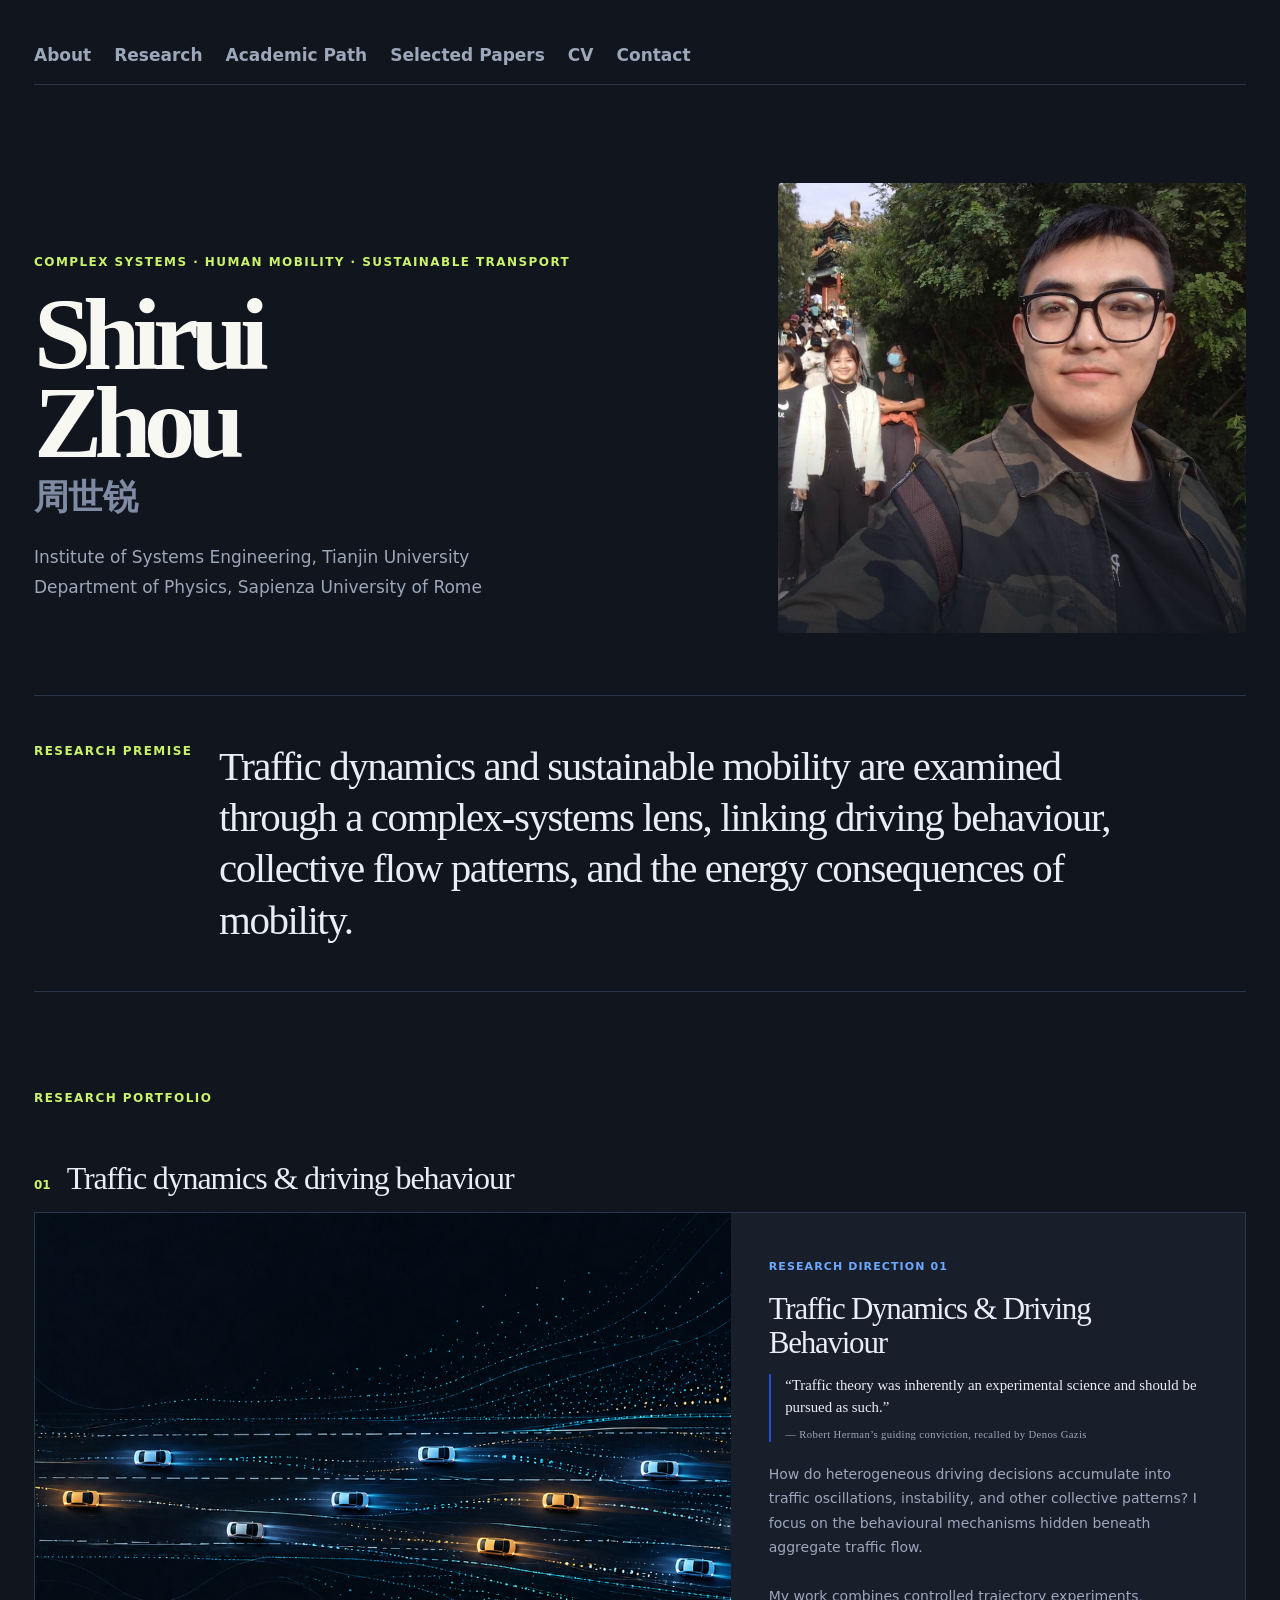
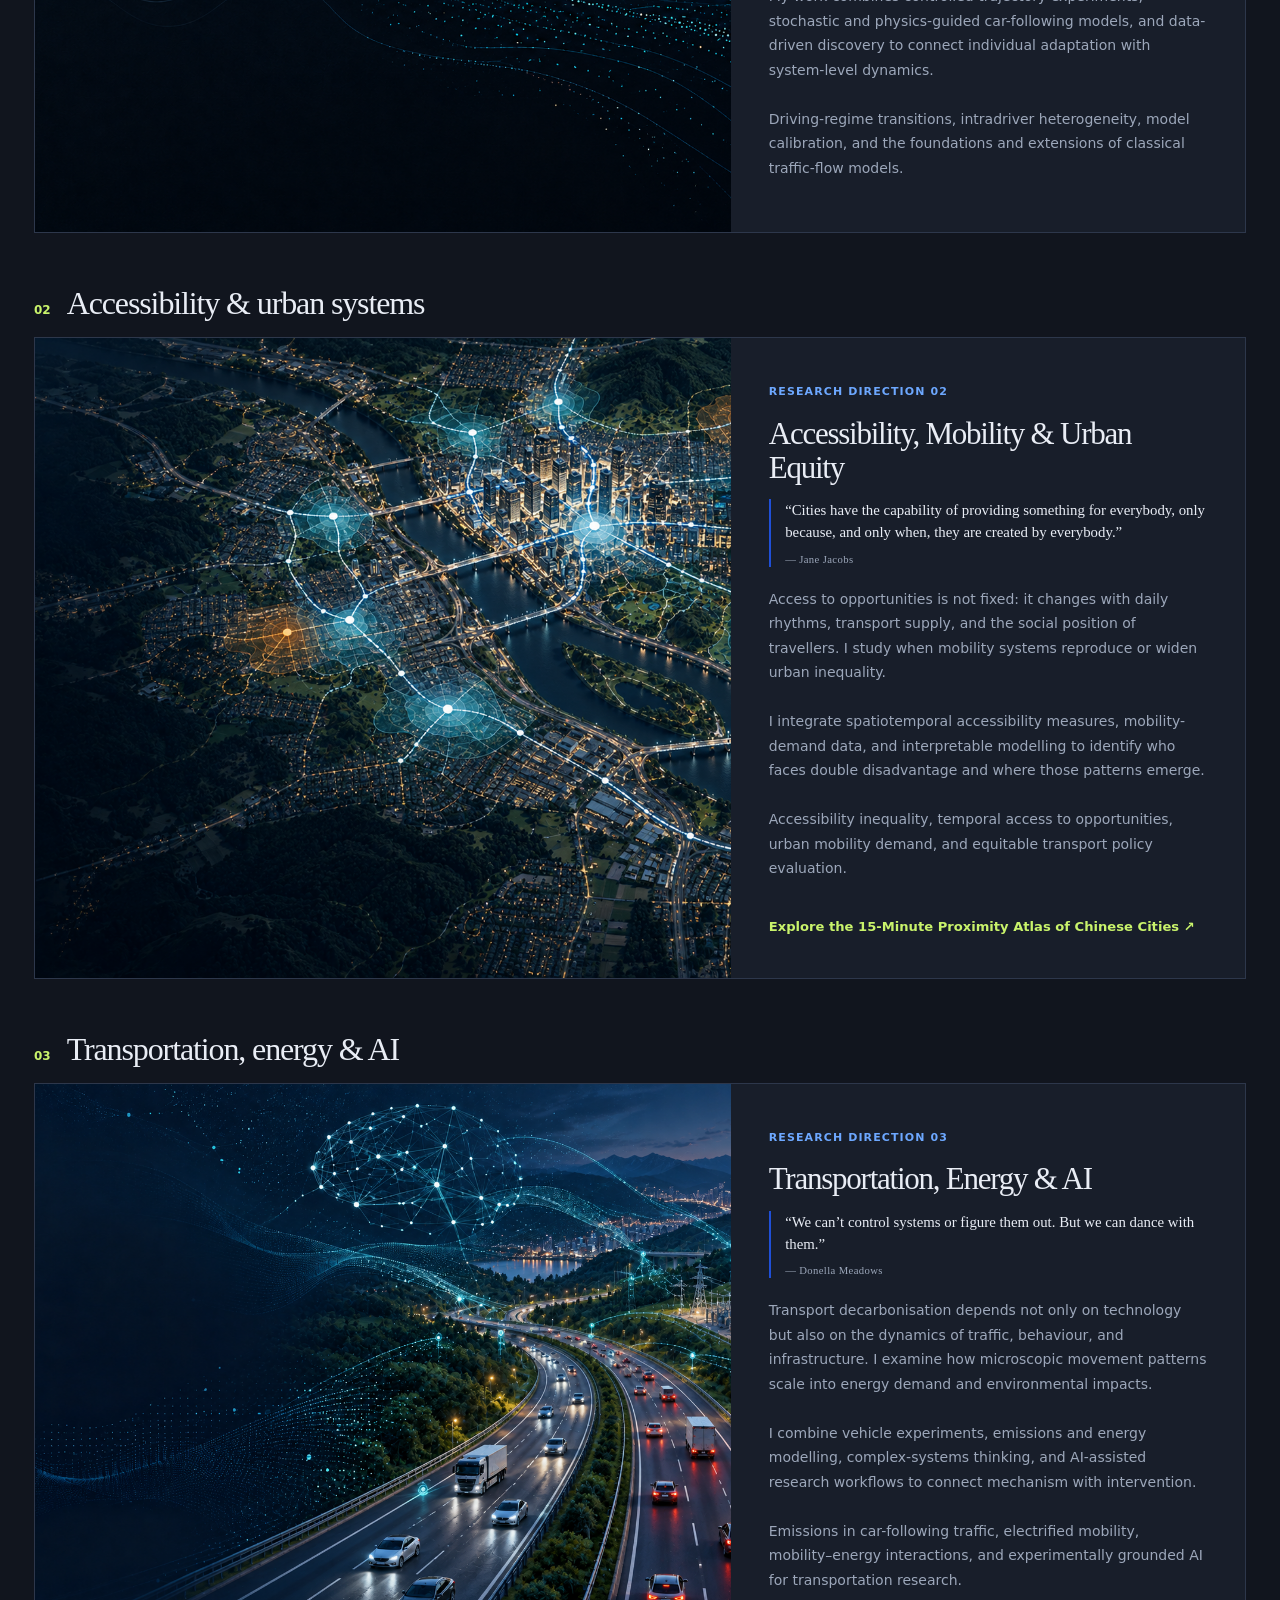
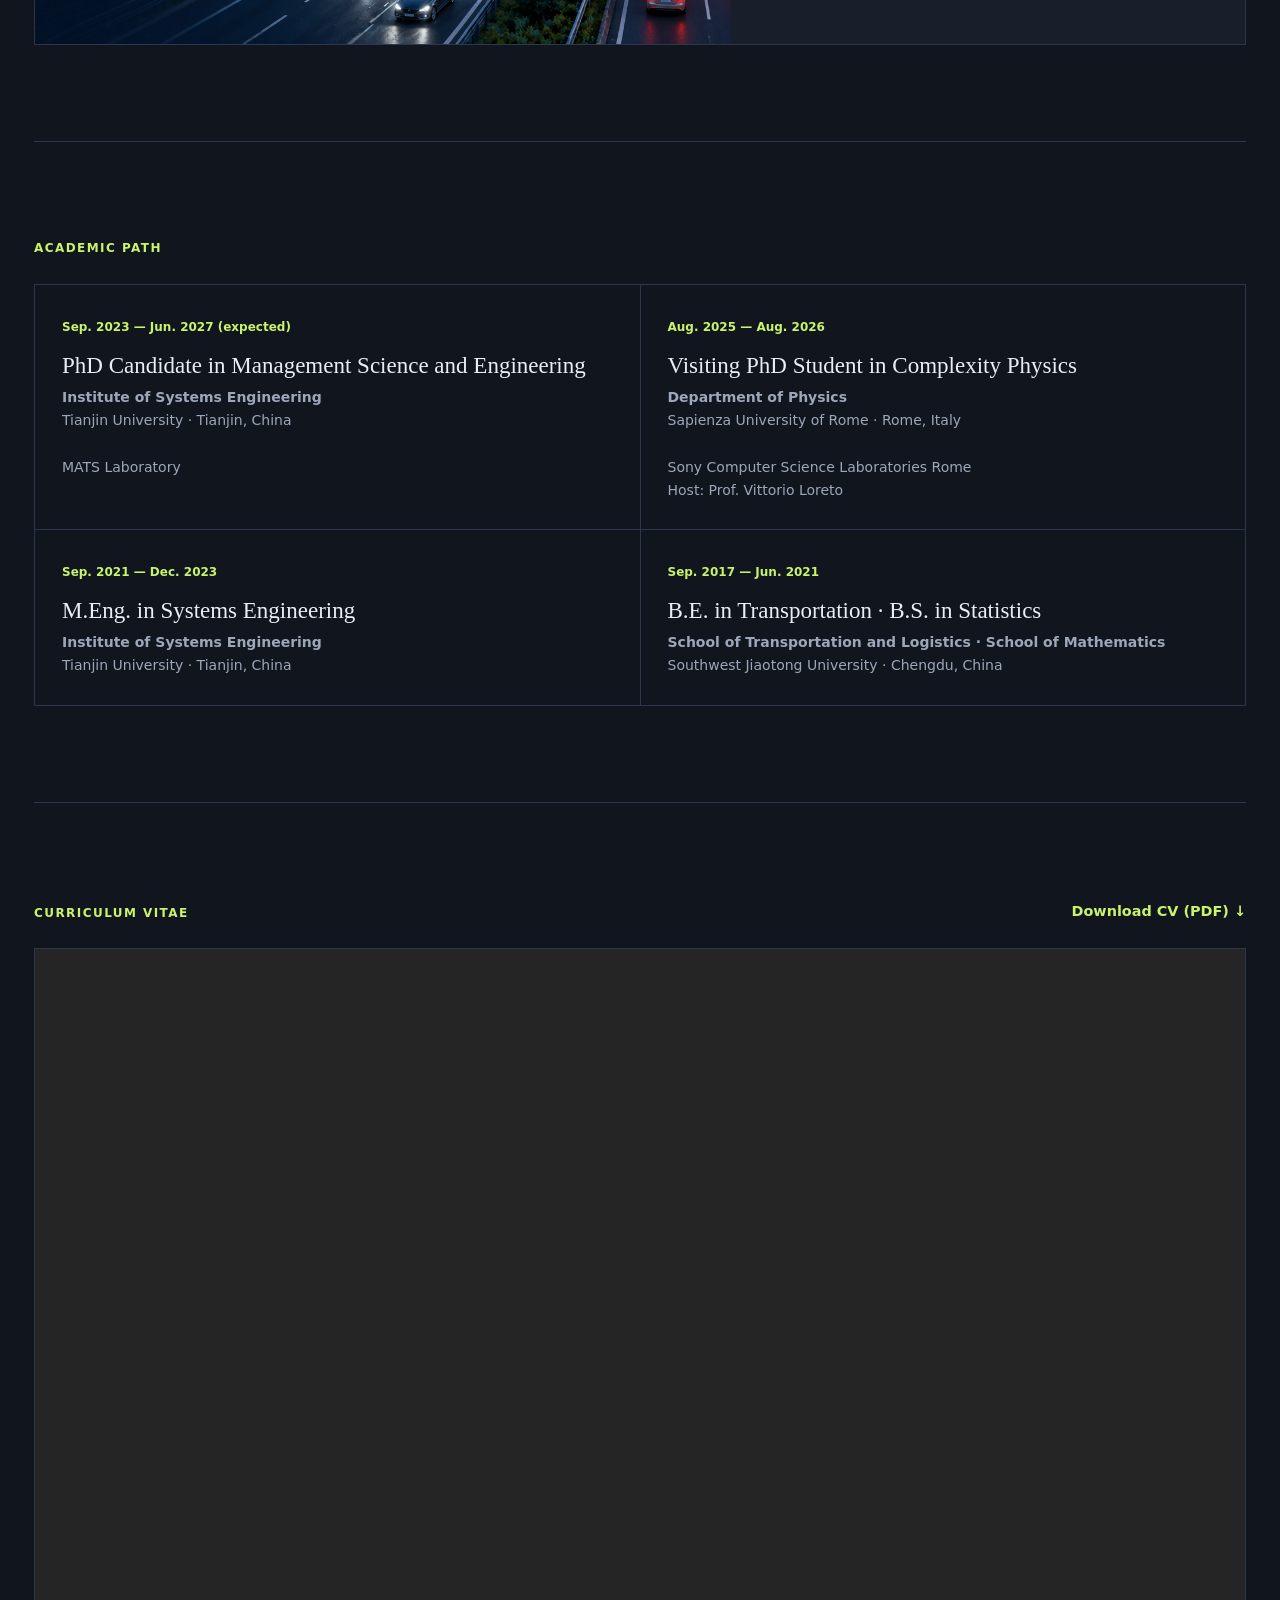
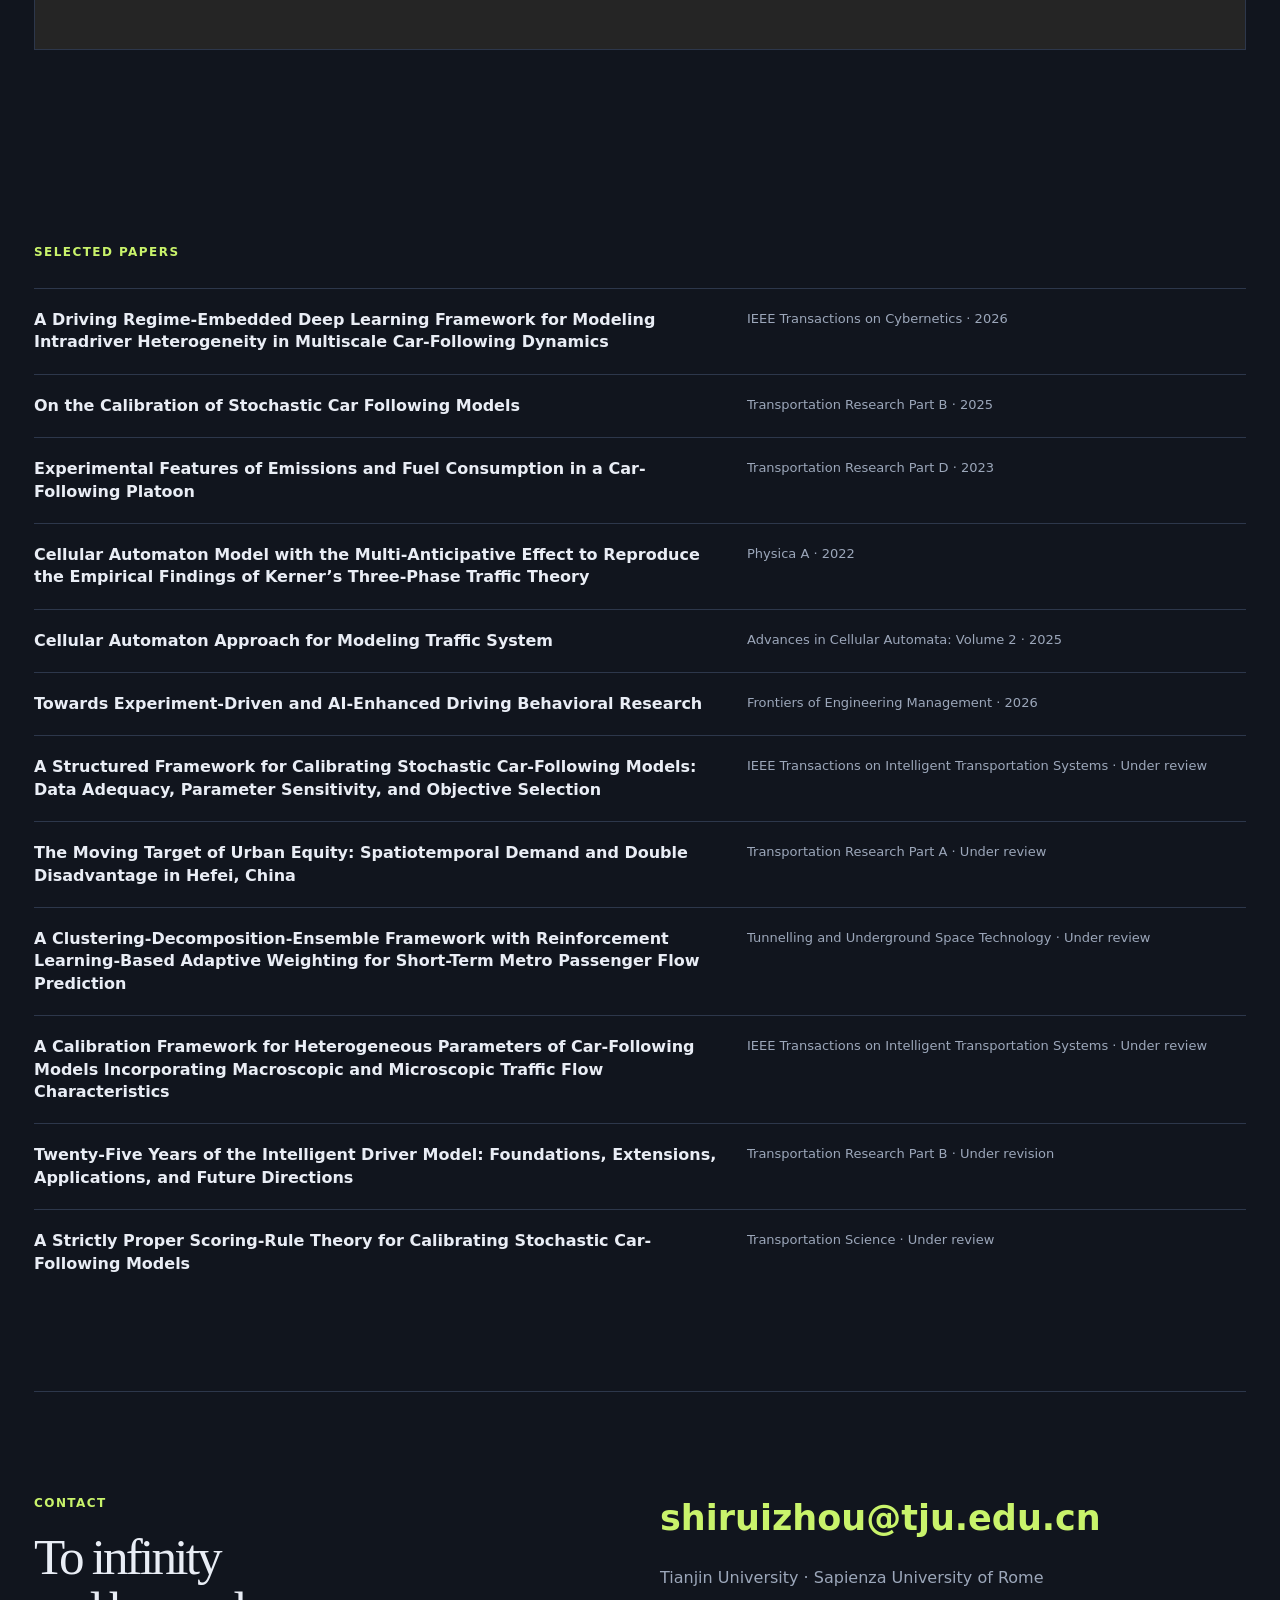
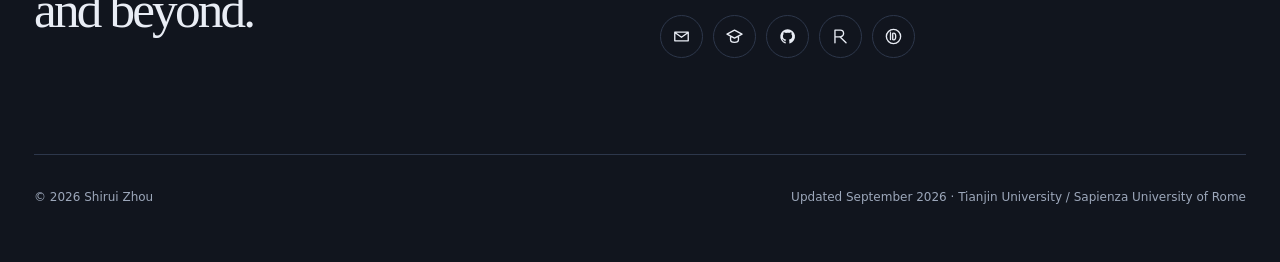
==== commit e11f0ca7: "Embed CV and link research outputs" ====
--- a/index.html
+++ b/index.html
@@ -1072,7 +1072,7 @@
           <article class="pub-item"><div class="pub-head"><div class="pub-title">A Clustering-Decomposition-Ensemble Framework with Reinforcement Learning-Based Adaptive Weighting for Short-Term Metro Passenger Flow Prediction</div><div class="pub-status">Under Review</div></div><div class="pub-venue"><em>Tunnelling and Underground Space Technology</em></div><div class="pub-authors">Corresponding author</div></article>
           <article class="pub-item"><div class="pub-head"><div class="pub-title">A Calibration Framework for Heterogeneous Parameters of Car-Following Models Incorporating Macroscopic and Microscopic Traffic Flow Characteristics</div><div class="pub-status">Under Review</div></div><div class="pub-venue"><em>IEEE Transactions on Intelligent Transportation Systems</em></div><div class="pub-authors">Corresponding author</div></article>
           <article class="pub-item"><div class="pub-head"><div class="pub-title">Twenty-Five Years of the Intelligent Driver Model: Foundations, Extensions, Applications, and Future Directions</div><div class="pub-status">Under Revision</div></div><div class="pub-venue"><em>Transportation Research Part B</em></div><div class="pub-authors">First author</div></article>
-          <article class="pub-item"><div class="pub-head"><div class="pub-title">A Scoring-Rule Theory for Calibrating Stochastic Car-Following Models</div><div class="pub-status">Under Review</div></div><div class="pub-venue"><em>Transportation Science</em></div><div class="pub-authors">First author</div></article>
+          <article class="pub-item"><div class="pub-head"><div class="pub-title">A Strictly Proper Scoring-Rule Theory for Calibrating Stochastic Car-Following Models</div><div class="pub-status">Under Review</div></div><div class="pub-venue"><em>Transportation Science</em></div><div class="pub-authors">First author</div></article>
         </div>
       </div>
     </section>
--- a/portfolio.css
+++ b/portfolio.css
@@ -1 +1 @@
-:root{--ink:#e9edf5;--muted:#9ca7ba;--paper:#11151e;--panel:#181e2a;--line:#2d374b;--lime:#c9f36b;--blue:#6da8ff}body{background:var(--paper);color:var(--ink);font-family:Inter,ui-sans-serif,system-ui,-apple-system,BlinkMacSystemFont,"Segoe UI",sans-serif}.site-v2{max-width:1440px;margin:auto;padding:0 34px}.vnav{height:78px;display:flex;align-items:center;justify-content:space-between;border-bottom:1px solid var(--line)}.vbrand{font-size:18px;font-weight:800;letter-spacing:-.04em}.vbrand i{display:inline-block;width:9px;height:9px;border-radius:50%;background:var(--lime);margin-right:8px}.vnav nav{display:flex;gap:23px}.vnav a{color:var(--muted);font-size:13px;font-weight:650}.vnav a:hover{color:var(--ink)}.hero-v2{display:grid;grid-template-columns:1.2fr .8fr;min-height:610px;align-items:end;padding:82px 0 62px;gap:42px}.eyebrow{font-size:12px;font-weight:800;letter-spacing:.12em;color:var(--lime);text-transform:uppercase}.hero-v2 h1{font-family:Georgia,"Times New Roman",serif;font-size:clamp(58px,8vw,118px);letter-spacing:-.075em;line-height:.86;margin:18px 0 29px;color:#f8f8f3}.hero-v2 h1 small{display:block;font-family:inherit;font-size:.34em;letter-spacing:-.02em;color:#7e8ba2;margin-top:16px}.hero-v2 p{max-width:650px;color:var(--muted);font-size:17px;line-height:1.8}.hero-links{display:flex;gap:11px;margin-top:30px;flex-wrap:wrap}.hero-links a{border:1px solid var(--line);padding:11px 15px;border-radius:99px;color:var(--ink);font-size:13px;font-weight:700}.hero-links a:first-child{background:var(--lime);border-color:var(--lime);color:#15191f}.portrait{height:450px;border-radius:4px;overflow:hidden;position:relative;background:#222b3c}.portrait img{width:100%;height:100%;object-fit:cover;filter:grayscale(1);opacity:.9}.portrait:after{content:"";position:absolute;inset:0;background:linear-gradient(0deg,rgba(17,21,30,.65),transparent 46%)}.portrait span{position:absolute;bottom:22px;left:23px;z-index:1;font-size:12px;letter-spacing:.08em;text-transform:uppercase;color:#d5deec}.statement{border-top:1px solid var(--line);border-bottom:1px solid var(--line);padding:45px 0;display:grid;grid-template-columns:185px 1fr}.statement h2,.section-head h2{font-size:12px;text-transform:uppercase;letter-spacing:.12em;color:var(--lime);margin:0}.statement p{font:clamp(25px,3.2vw,43px)/1.25 Georgia,serif;margin:0;max-width:930px;letter-spacing:-.035em}.section{padding:96px 0}.section-head{display:flex;justify-content:space-between;align-items:end;margin-bottom:25px}.section-head p{color:var(--muted);max-width:430px;margin:0;font-size:14px;line-height:1.65}.theme{margin-top:52px}.theme-title{display:flex;gap:16px;align-items:baseline;margin-bottom:15px}.theme-num{color:var(--lime);font-size:12px;font-weight:800}.theme h3{margin:0;font:32px Georgia,serif;letter-spacing:-.035em}.feature{display:grid;grid-template-columns:1.15fr .85fr;background:var(--panel);border:1px solid var(--line);min-height:340px}.feature img{width:100%;height:100%;min-height:270px;object-fit:cover}.feature-copy{padding:38px}.tag{font-size:11px;font-weight:800;color:var(--blue);letter-spacing:.1em;text-transform:uppercase}.feature h4{font:31px/1.1 Georgia,serif;letter-spacing:-.04em;margin:13px 0}.feature p{color:var(--muted);line-height:1.75;font-size:14px}.paper-row{display:grid;grid-template-columns:1.25fr 1fr 130px;gap:20px;border-top:1px solid var(--line);padding:20px 0;align-items:start}.paper-row h4{font-size:16px;line-height:1.4;margin:0}.paper-row p{margin:0;color:var(--muted);font-size:13px;line-height:1.5}.status{font-size:11px;color:var(--lime);font-weight:800;text-transform:uppercase;letter-spacing:.08em;text-align:right}.footer-v2{border-top:1px solid var(--line);padding:32px 0 55px;color:var(--muted);font-size:12px;display:flex;justify-content:space-between}@media(max-width:760px){.site-v2{padding:0 18px}.vnav nav{display:none}.hero-v2,.feature{grid-template-columns:1fr}.hero-v2{padding-top:55px}.hero-v2 h1{font-size:64px}.portrait{height:330px}.statement{grid-template-columns:1fr;gap:20px}.section{padding:65px 0}.section-head{display:block}.section-head p{margin-top:15px}.paper-row{grid-template-columns:1fr;gap:8px}.status{text-align:left}.footer-v2{display:block}.footer-v2 span{display:block;margin-top:7px}}
+:root{--ink:#e9edf5;--muted:#9ca7ba;--paper:#11151e;--panel:#181e2a;--line:#2d374b;--lime:#c9f36b;--blue:#6da8ff}body{background:var(--paper);color:var(--ink);font-family:Inter,ui-sans-serif,system-ui,-apple-system,BlinkMacSystemFont,"Segoe UI",sans-serif}.site-v2{max-width:1440px;margin:auto;padding:0 34px}.vnav{height:78px;display:flex;align-items:center;justify-content:space-between;border-bottom:1px solid var(--line)}.vbrand{font-size:18px;font-weight:800;letter-spacing:-.04em}.vbrand i{display:inline-block;width:9px;height:9px;border-radius:50%;background:var(--lime);margin-right:8px}.vnav nav{display:flex;gap:23px}.vnav a{color:var(--muted);font-size:17px;font-weight:650}.vnav a:hover{color:var(--ink)}.hero-v2{display:grid;grid-template-columns:1.2fr .8fr;min-height:610px;align-items:end;padding:82px 0 62px;gap:42px}.eyebrow{font-size:12px;font-weight:800;letter-spacing:.12em;color:var(--lime);text-transform:uppercase}.hero-v2 h1{font-family:Georgia,"Times New Roman",serif;font-size:clamp(58px,8vw,118px);letter-spacing:-.075em;line-height:.86;margin:18px 0 29px;color:#f8f8f3}.hero-v2 h1 small{display:block;font-family:inherit;font-size:.34em;letter-spacing:-.02em;color:#7e8ba2;margin-top:16px}.hero-v2 p{max-width:650px;color:var(--muted);font-size:17px;line-height:1.8}.hero-links{display:flex;gap:11px;margin-top:30px;flex-wrap:wrap}.hero-links a{border:1px solid var(--line);padding:11px 15px;border-radius:99px;color:var(--ink);font-size:13px;font-weight:700}.hero-links a:first-child{background:var(--lime);border-color:var(--lime);color:#15191f}.portrait{height:450px;border-radius:4px;overflow:hidden;position:relative;background:#222b3c}.portrait img{width:100%;height:100%;object-fit:cover;filter:grayscale(1);opacity:.9}.portrait:after{content:"";position:absolute;inset:0;background:linear-gradient(0deg,rgba(17,21,30,.65),transparent 46%)}.portrait span{position:absolute;bottom:22px;left:23px;z-index:1;font-size:12px;letter-spacing:.08em;text-transform:uppercase;color:#d5deec}.statement{border-top:1px solid var(--line);border-bottom:1px solid var(--line);padding:45px 0;display:grid;grid-template-columns:185px 1fr}.statement h2,.section-head h2{font-size:12px;text-transform:uppercase;letter-spacing:.12em;color:var(--lime);margin:0}.statement p{font:clamp(25px,3.2vw,43px)/1.25 Georgia,serif;margin:0;max-width:930px;letter-spacing:-.035em}.section{padding:96px 0}.section-head{display:flex;justify-content:space-between;align-items:end;margin-bottom:25px}.section-head p{color:var(--muted);max-width:430px;margin:0;font-size:14px;line-height:1.65}.theme{margin-top:52px}.theme-title{display:flex;gap:16px;align-items:baseline;margin-bottom:15px}.theme-num{color:var(--lime);font-size:12px;font-weight:800}.theme h3{margin:0;font:32px Georgia,serif;letter-spacing:-.035em}.feature{display:grid;grid-template-columns:1.15fr .85fr;background:var(--panel);border:1px solid var(--line);min-height:340px}.feature img{width:100%;height:100%;min-height:270px;object-fit:cover}.feature-copy{padding:38px}.tag{font-size:11px;font-weight:800;color:var(--blue);letter-spacing:.1em;text-transform:uppercase}.feature h4{font:31px/1.1 Georgia,serif;letter-spacing:-.04em;margin:13px 0}.feature p{color:var(--muted);line-height:1.75;font-size:14px}.paper-row{display:grid;grid-template-columns:1.25fr 1fr 130px;gap:20px;border-top:1px solid var(--line);padding:20px 0;align-items:start}.paper-row h4{font-size:16px;line-height:1.4;margin:0}.paper-row p{margin:0;color:var(--muted);font-size:13px;line-height:1.5}.status{font-size:11px;color:var(--lime);font-weight:800;text-transform:uppercase;letter-spacing:.08em;text-align:right}.footer-v2{border-top:1px solid var(--line);padding:32px 0 55px;color:var(--muted);font-size:12px;display:flex;justify-content:space-between}@media(max-width:760px){.site-v2{padding:0 18px}.vnav nav{display:none}.hero-v2,.feature{grid-template-columns:1fr}.hero-v2{padding-top:55px}.hero-v2 h1{font-size:64px}.portrait{height:330px}.statement{grid-template-columns:1fr;gap:20px}.section{padding:65px 0}.section-head{display:block}.section-head p{margin-top:15px}.paper-row{grid-template-columns:1fr;gap:8px}.status{text-align:left}.footer-v2{display:block}.footer-v2 span{display:block;margin-top:7px}}
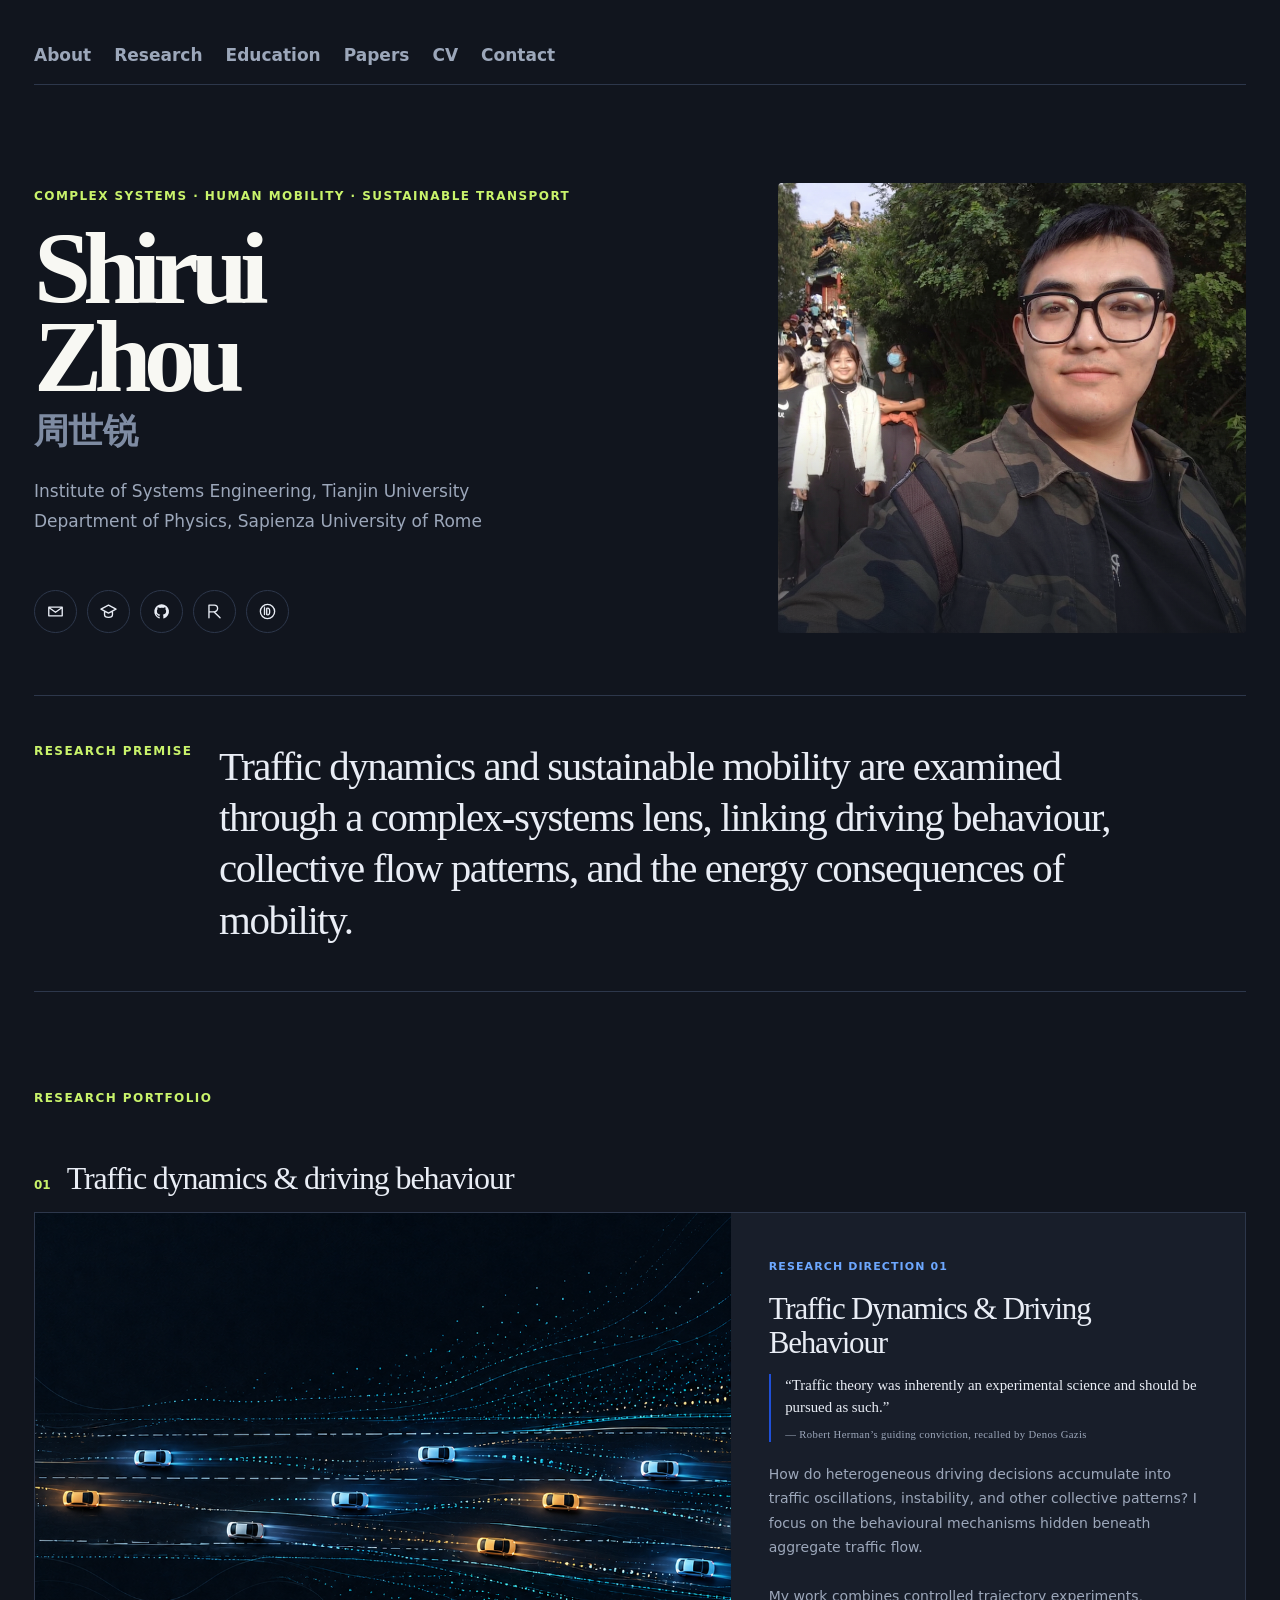
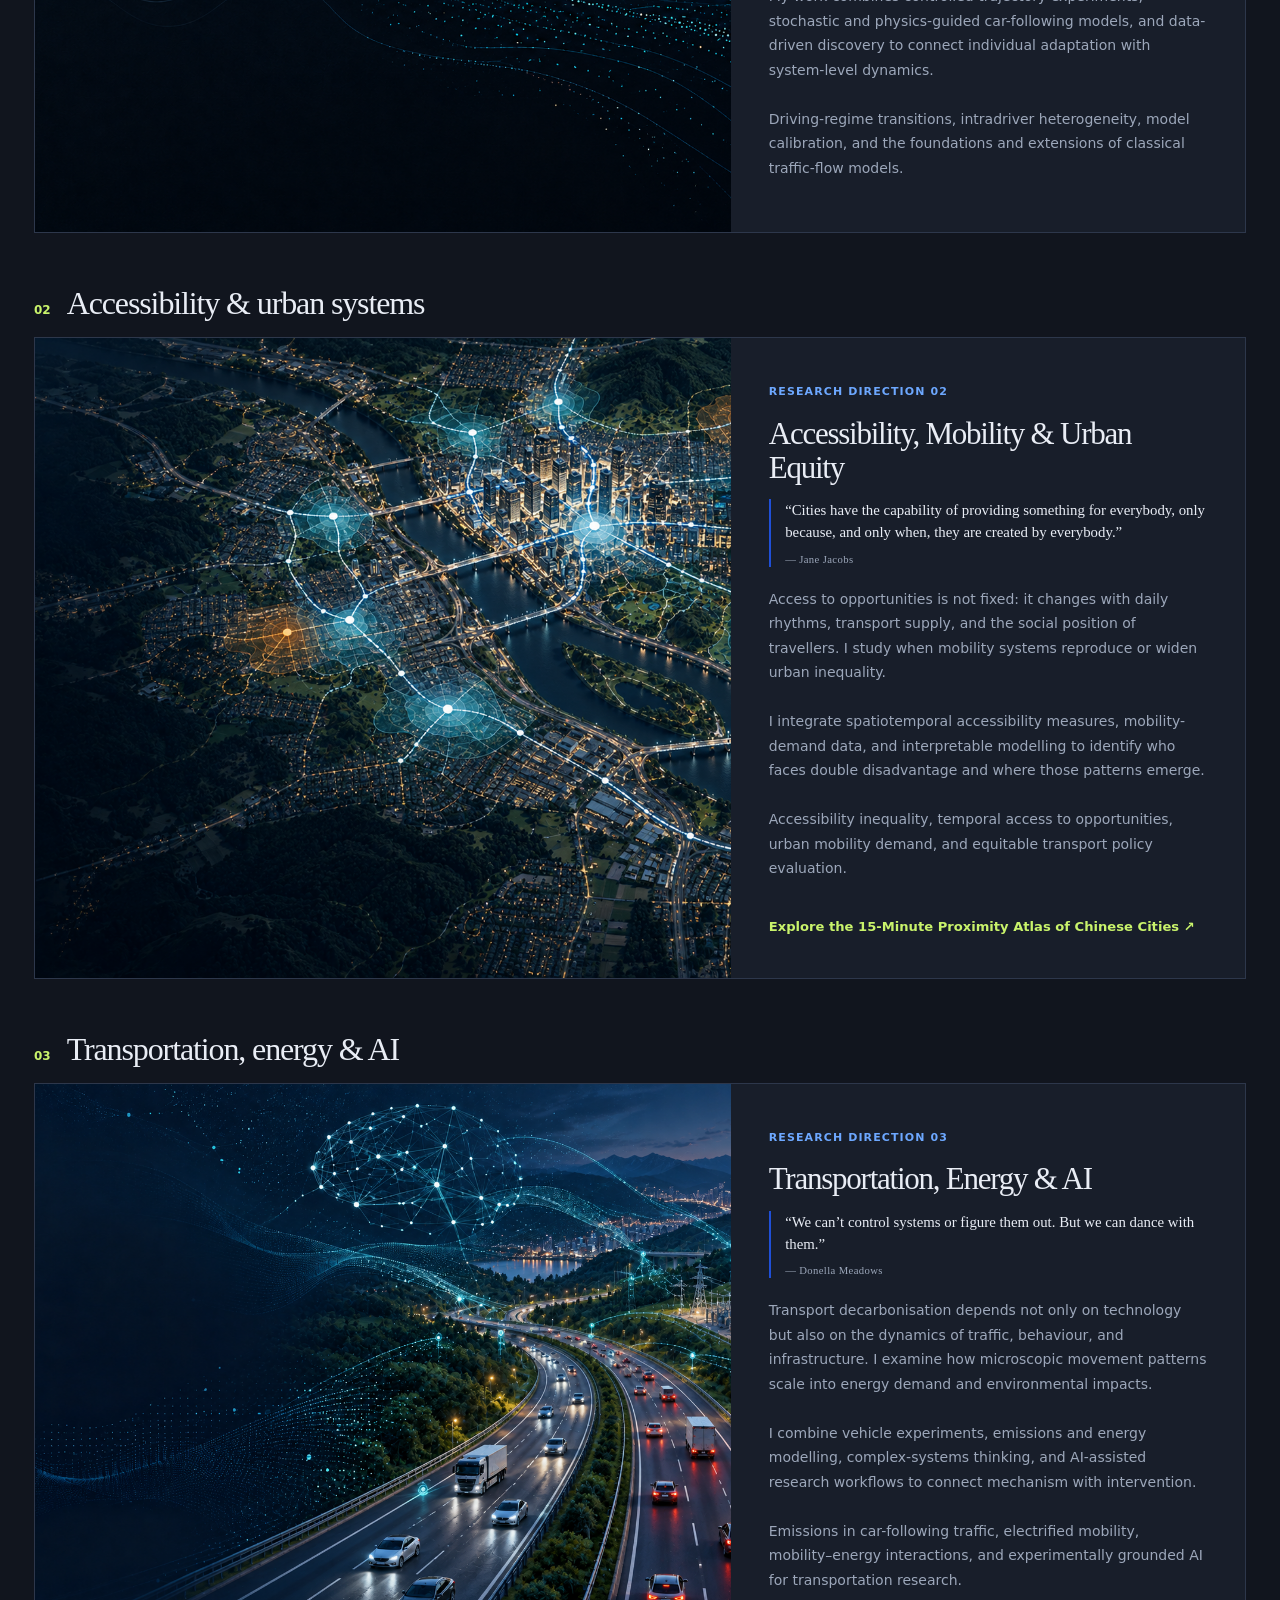
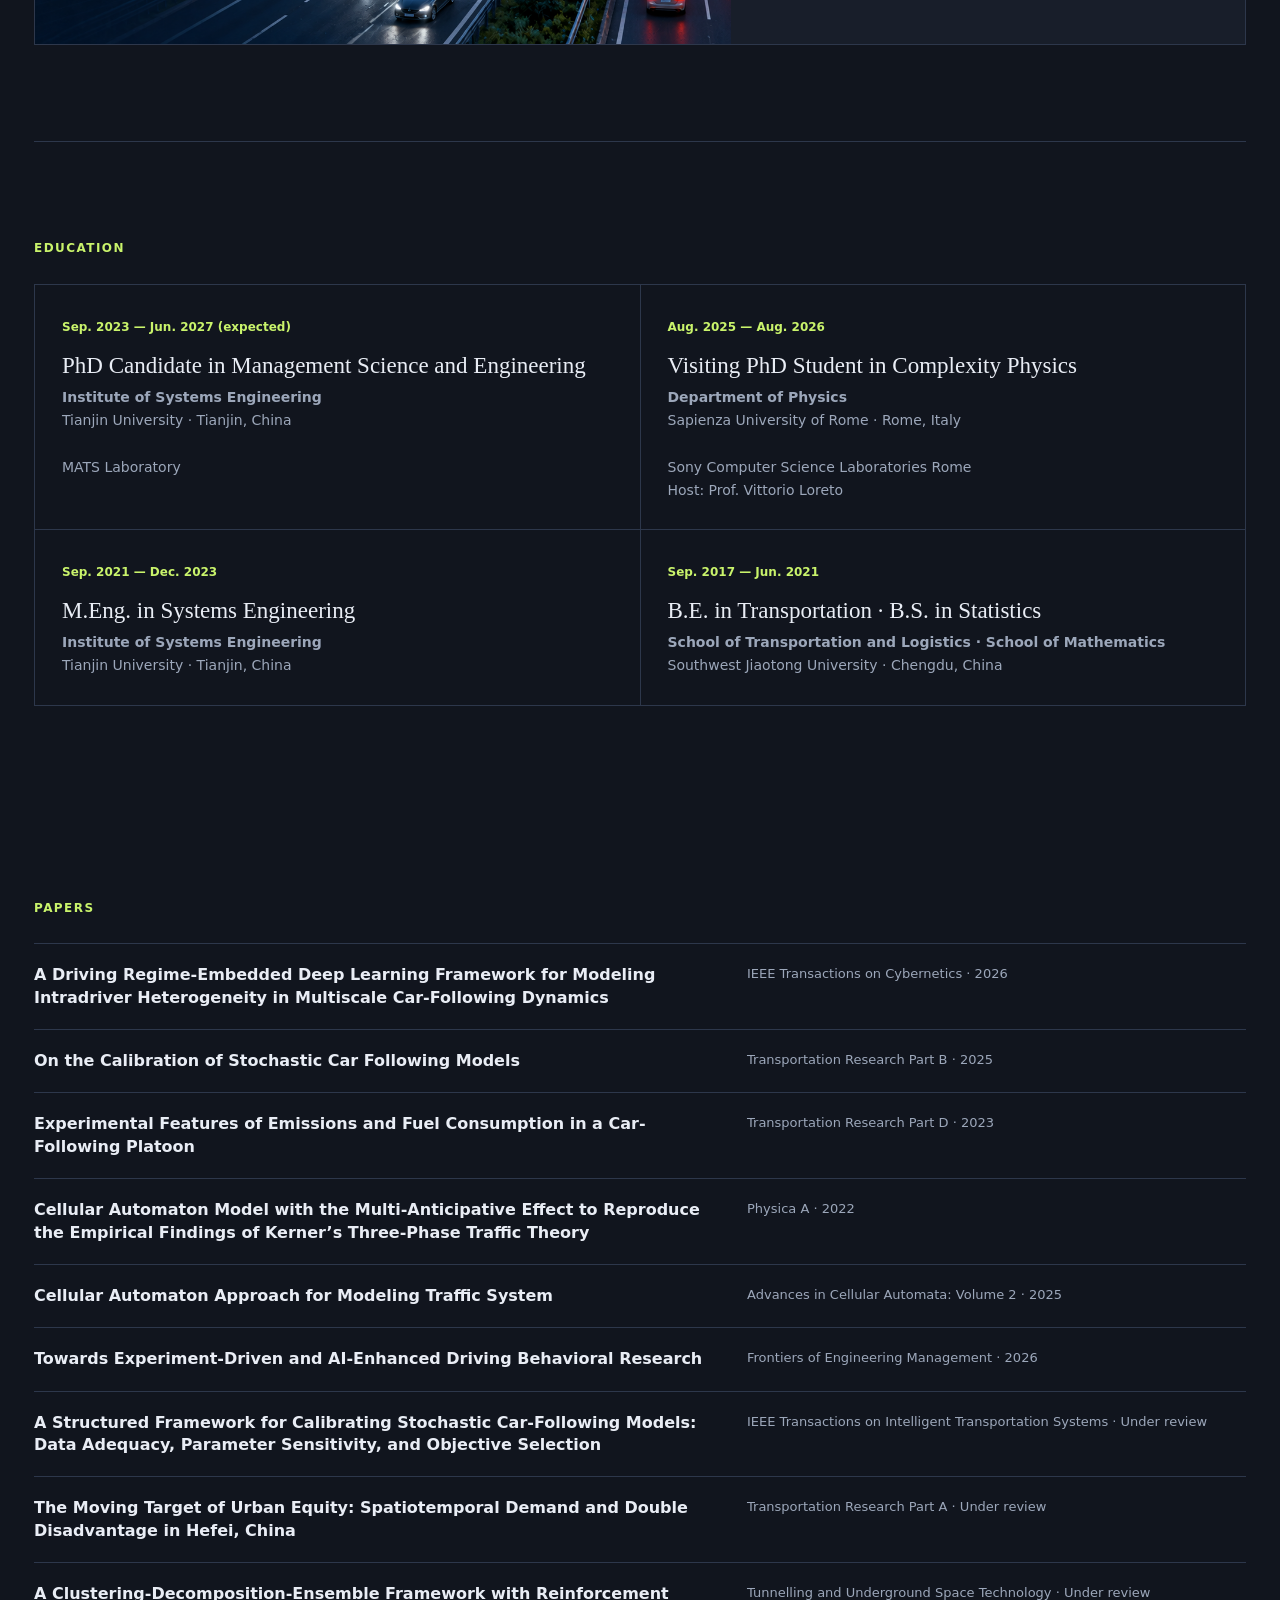
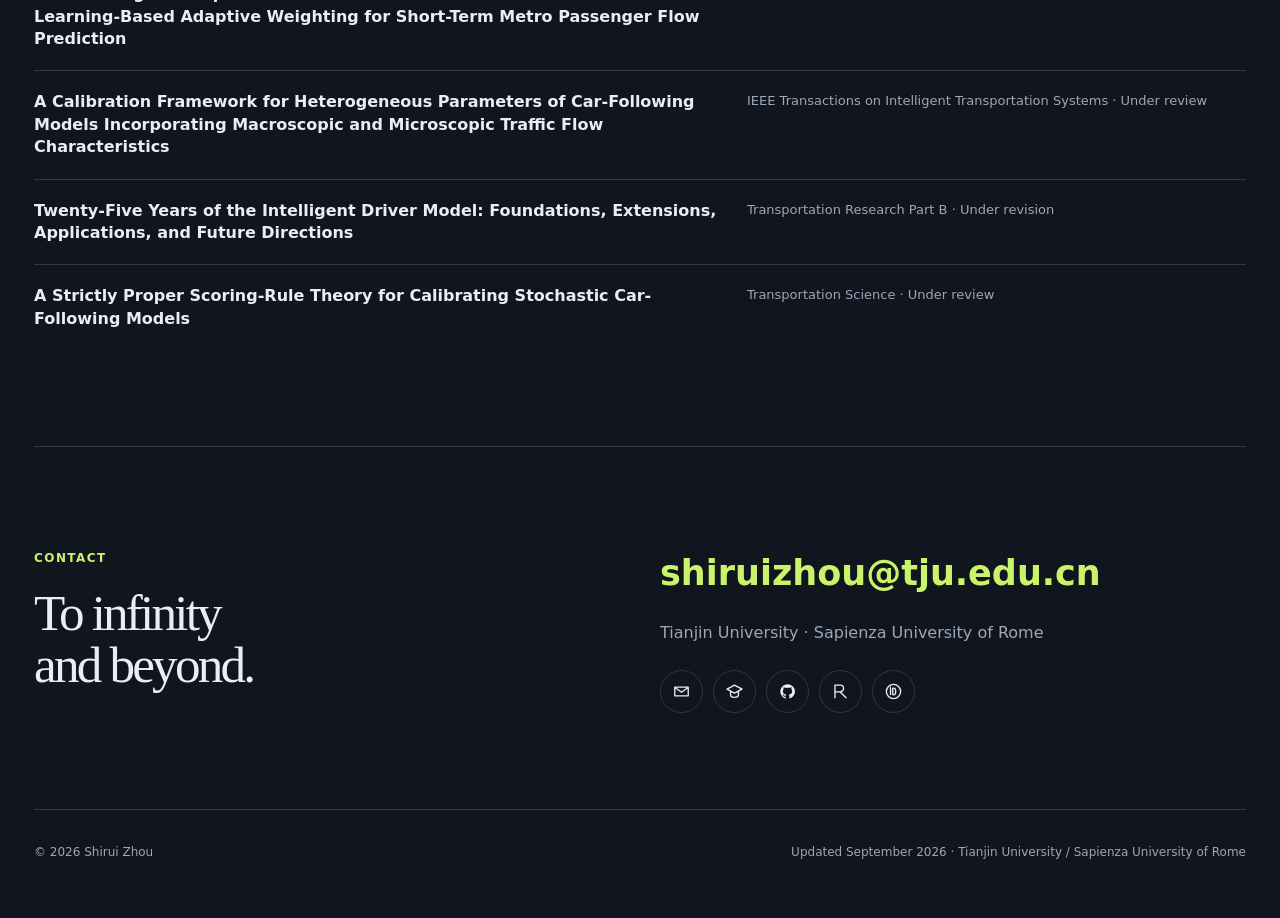
==== commit abff84a5: "Move CV to dedicated page" ====
--- a/index.html
+++ b/index.html
@@ -1087,5 +1087,6 @@
   <script src="portfolio-publications.js"></script>
   <script src="portfolio-enhance.js"></script>
   <script src="portfolio-orcid.js"></script>
+  <script src="portfolio-cv-link.js"></script>
 </body>
 </html>
--- a/portfolio.css
+++ b/portfolio.css
@@ -1 +1 @@
-:root{--ink:#e9edf5;--muted:#9ca7ba;--paper:#11151e;--panel:#181e2a;--line:#2d374b;--lime:#c9f36b;--blue:#6da8ff}body{background:var(--paper);color:var(--ink);font-family:Inter,ui-sans-serif,system-ui,-apple-system,BlinkMacSystemFont,"Segoe UI",sans-serif}.site-v2{max-width:1440px;margin:auto;padding:0 34px}.vnav{height:78px;display:flex;align-items:center;justify-content:space-between;border-bottom:1px solid var(--line)}.vbrand{font-size:18px;font-weight:800;letter-spacing:-.04em}.vbrand i{display:inline-block;width:9px;height:9px;border-radius:50%;background:var(--lime);margin-right:8px}.vnav nav{display:flex;gap:23px}.vnav a{color:var(--muted);font-size:17px;font-weight:650}.vnav a:hover{color:var(--ink)}.hero-v2{display:grid;grid-template-columns:1.2fr .8fr;min-height:610px;align-items:end;padding:82px 0 62px;gap:42px}.eyebrow{font-size:12px;font-weight:800;letter-spacing:.12em;color:var(--lime);text-transform:uppercase}.hero-v2 h1{font-family:Georgia,"Times New Roman",serif;font-size:clamp(58px,8vw,118px);letter-spacing:-.075em;line-height:.86;margin:18px 0 29px;color:#f8f8f3}.hero-v2 h1 small{display:block;font-family:inherit;font-size:.34em;letter-spacing:-.02em;color:#7e8ba2;margin-top:16px}.hero-v2 p{max-width:650px;color:var(--muted);font-size:17px;line-height:1.8}.hero-links{display:flex;gap:11px;margin-top:30px;flex-wrap:wrap}.hero-links a{border:1px solid var(--line);padding:11px 15px;border-radius:99px;color:var(--ink);font-size:13px;font-weight:700}.hero-links a:first-child{background:var(--lime);border-color:var(--lime);color:#15191f}.portrait{height:450px;border-radius:4px;overflow:hidden;position:relative;background:#222b3c}.portrait img{width:100%;height:100%;object-fit:cover;filter:grayscale(1);opacity:.9}.portrait:after{content:"";position:absolute;inset:0;background:linear-gradient(0deg,rgba(17,21,30,.65),transparent 46%)}.portrait span{position:absolute;bottom:22px;left:23px;z-index:1;font-size:12px;letter-spacing:.08em;text-transform:uppercase;color:#d5deec}.statement{border-top:1px solid var(--line);border-bottom:1px solid var(--line);padding:45px 0;display:grid;grid-template-columns:185px 1fr}.statement h2,.section-head h2{font-size:12px;text-transform:uppercase;letter-spacing:.12em;color:var(--lime);margin:0}.statement p{font:clamp(25px,3.2vw,43px)/1.25 Georgia,serif;margin:0;max-width:930px;letter-spacing:-.035em}.section{padding:96px 0}.section-head{display:flex;justify-content:space-between;align-items:end;margin-bottom:25px}.section-head p{color:var(--muted);max-width:430px;margin:0;font-size:14px;line-height:1.65}.theme{margin-top:52px}.theme-title{display:flex;gap:16px;align-items:baseline;margin-bottom:15px}.theme-num{color:var(--lime);font-size:12px;font-weight:800}.theme h3{margin:0;font:32px Georgia,serif;letter-spacing:-.035em}.feature{display:grid;grid-template-columns:1.15fr .85fr;background:var(--panel);border:1px solid var(--line);min-height:340px}.feature img{width:100%;height:100%;min-height:270px;object-fit:cover}.feature-copy{padding:38px}.tag{font-size:11px;font-weight:800;color:var(--blue);letter-spacing:.1em;text-transform:uppercase}.feature h4{font:31px/1.1 Georgia,serif;letter-spacing:-.04em;margin:13px 0}.feature p{color:var(--muted);line-height:1.75;font-size:14px}.paper-row{display:grid;grid-template-columns:1.25fr 1fr 130px;gap:20px;border-top:1px solid var(--line);padding:20px 0;align-items:start}.paper-row h4{font-size:16px;line-height:1.4;margin:0}.paper-row p{margin:0;color:var(--muted);font-size:13px;line-height:1.5}.status{font-size:11px;color:var(--lime);font-weight:800;text-transform:uppercase;letter-spacing:.08em;text-align:right}.footer-v2{border-top:1px solid var(--line);padding:32px 0 55px;color:var(--muted);font-size:12px;display:flex;justify-content:space-between}@media(max-width:760px){.site-v2{padding:0 18px}.vnav nav{display:none}.hero-v2,.feature{grid-template-columns:1fr}.hero-v2{padding-top:55px}.hero-v2 h1{font-size:64px}.portrait{height:330px}.statement{grid-template-columns:1fr;gap:20px}.section{padding:65px 0}.section-head{display:block}.section-head p{margin-top:15px}.paper-row{grid-template-columns:1fr;gap:8px}.status{text-align:left}.footer-v2{display:block}.footer-v2 span{display:block;margin-top:7px}}
+:root{--ink:#e9edf5;--muted:#9ca7ba;--paper:#11151e;--panel:#181e2a;--line:#2d374b;--lime:#c9f36b;--blue:#6da8ff}body{background:var(--paper);color:var(--ink);font-family:Inter,ui-sans-serif,system-ui,-apple-system,BlinkMacSystemFont,"Segoe UI",sans-serif}.site-v2{max-width:1440px;margin:auto;padding:0 34px}.vnav{height:78px;display:flex;align-items:center;justify-content:space-between;border-bottom:1px solid var(--line)}.vbrand{font-size:18px;font-weight:800;letter-spacing:-.04em}.vbrand i{display:inline-block;width:9px;height:9px;border-radius:50%;background:var(--lime);margin-right:8px}.vnav nav{display:flex;gap:23px}.vnav a{color:var(--muted);font-size:17px;font-weight:650}.vnav a:hover{color:var(--ink)}.hero-v2{display:grid;grid-template-columns:1.2fr .8fr;min-height:610px;align-items:end;padding:82px 0 62px;gap:42px}.eyebrow{font-size:12px;font-weight:800;letter-spacing:.12em;color:var(--lime);text-transform:uppercase}.hero-v2 h1{font-family:Georgia,"Times New Roman",serif;font-size:clamp(58px,8vw,118px);letter-spacing:-.075em;line-height:.86;margin:18px 0 29px;color:#f8f8f3}.hero-v2 h1 small{display:block;font-family:inherit;font-size:.34em;letter-spacing:-.02em;color:#7e8ba2;margin-top:16px}.hero-v2 p{max-width:650px;color:var(--muted);font-size:17px;line-height:1.8}.hero-links{display:flex;gap:11px;margin-top:30px;flex-wrap:wrap}.hero-links a{border:1px solid var(--line);padding:11px 15px;border-radius:99px;color:var(--ink);font-size:13px;font-weight:700}.hero-links a:first-child{background:var(--lime);border-color:var(--lime);color:#15191f}.portrait{height:450px;border-radius:4px;overflow:hidden;position:relative;background:#222b3c}.portrait img{width:100%;height:100%;object-fit:cover;filter:grayscale(1);opacity:.9}.portrait:after{content:"";position:absolute;inset:0;background:linear-gradient(0deg,rgba(17,21,30,.65),transparent 46%)}.portrait span{position:absolute;bottom:22px;left:23px;z-index:1;font-size:12px;letter-spacing:.08em;text-transform:uppercase;color:#d5deec}.statement{border-top:1px solid var(--line);border-bottom:1px solid var(--line);padding:45px 0;display:grid;grid-template-columns:185px 1fr}.statement h2,.section-head h2{font-size:12px;text-transform:uppercase;letter-spacing:.12em;color:var(--lime);margin:0}.statement p{font:clamp(25px,3.2vw,43px)/1.25 Georgia,serif;margin:0;max-width:930px;letter-spacing:-.035em}.section{padding:96px 0}.section-head{display:flex;justify-content:space-between;align-items:end;margin-bottom:25px}.section-head p{color:var(--muted);max-width:430px;margin:0;font-size:14px;line-height:1.65}.theme{margin-top:52px}.theme-title{display:flex;gap:16px;align-items:baseline;margin-bottom:15px}.theme-num{color:var(--lime);font-size:12px;font-weight:800}.theme h3{margin:0;font:32px Georgia,serif;letter-spacing:-.035em}.feature{display:grid;grid-template-columns:1.15fr .85fr;background:var(--panel);border:1px solid var(--line);min-height:340px}.feature img{width:100%;height:100%;min-height:270px;object-fit:cover}.feature-copy{padding:38px}.tag{font-size:11px;font-weight:800;color:var(--blue);letter-spacing:.1em;text-transform:uppercase}.feature h4{font:31px/1.1 Georgia,serif;letter-spacing:-.04em;margin:13px 0}.feature p{color:var(--muted);line-height:1.75;font-size:14px}.paper-row{display:grid;grid-template-columns:1.25fr 1fr 130px;gap:20px;border-top:1px solid var(--line);padding:20px 0;align-items:start}.paper-row h4{font-size:16px;line-height:1.4;margin:0}.paper-row p{margin:0;color:var(--muted);font-size:13px;line-height:1.5}.status{font-size:11px;color:var(--lime);font-weight:800;text-transform:uppercase;letter-spacing:.08em;text-align:right}.footer-v2{border-top:1px solid var(--line);padding:32px 0 55px;color:var(--muted);font-size:12px;display:flex;justify-content:space-between}@media(max-width:760px){.site-v2{padding:0 18px}.vnav{height:auto;min-height:66px;justify-content:flex-start;overflow:hidden}.vnav nav{display:flex;align-items:center;width:100%;gap:22px;padding:20px 0 19px;overflow-x:auto;white-space:nowrap;scrollbar-width:none;-webkit-overflow-scrolling:touch}.vnav nav::-webkit-scrollbar{display:none}.vnav nav a{flex:0 0 auto;font-size:16px}.hero-v2,.feature{grid-template-columns:1fr}.hero-v2{padding-top:55px}.hero-v2 h1{font-size:64px}.portrait{height:330px}.statement{grid-template-columns:1fr;gap:20px}.section{padding:65px 0}.section-head{display:block}.section-head p{margin-top:15px}.paper-row{grid-template-columns:1fr;gap:8px}.status{text-align:left}.footer-v2{display:block}.footer-v2 span{display:block;margin-top:7px}}
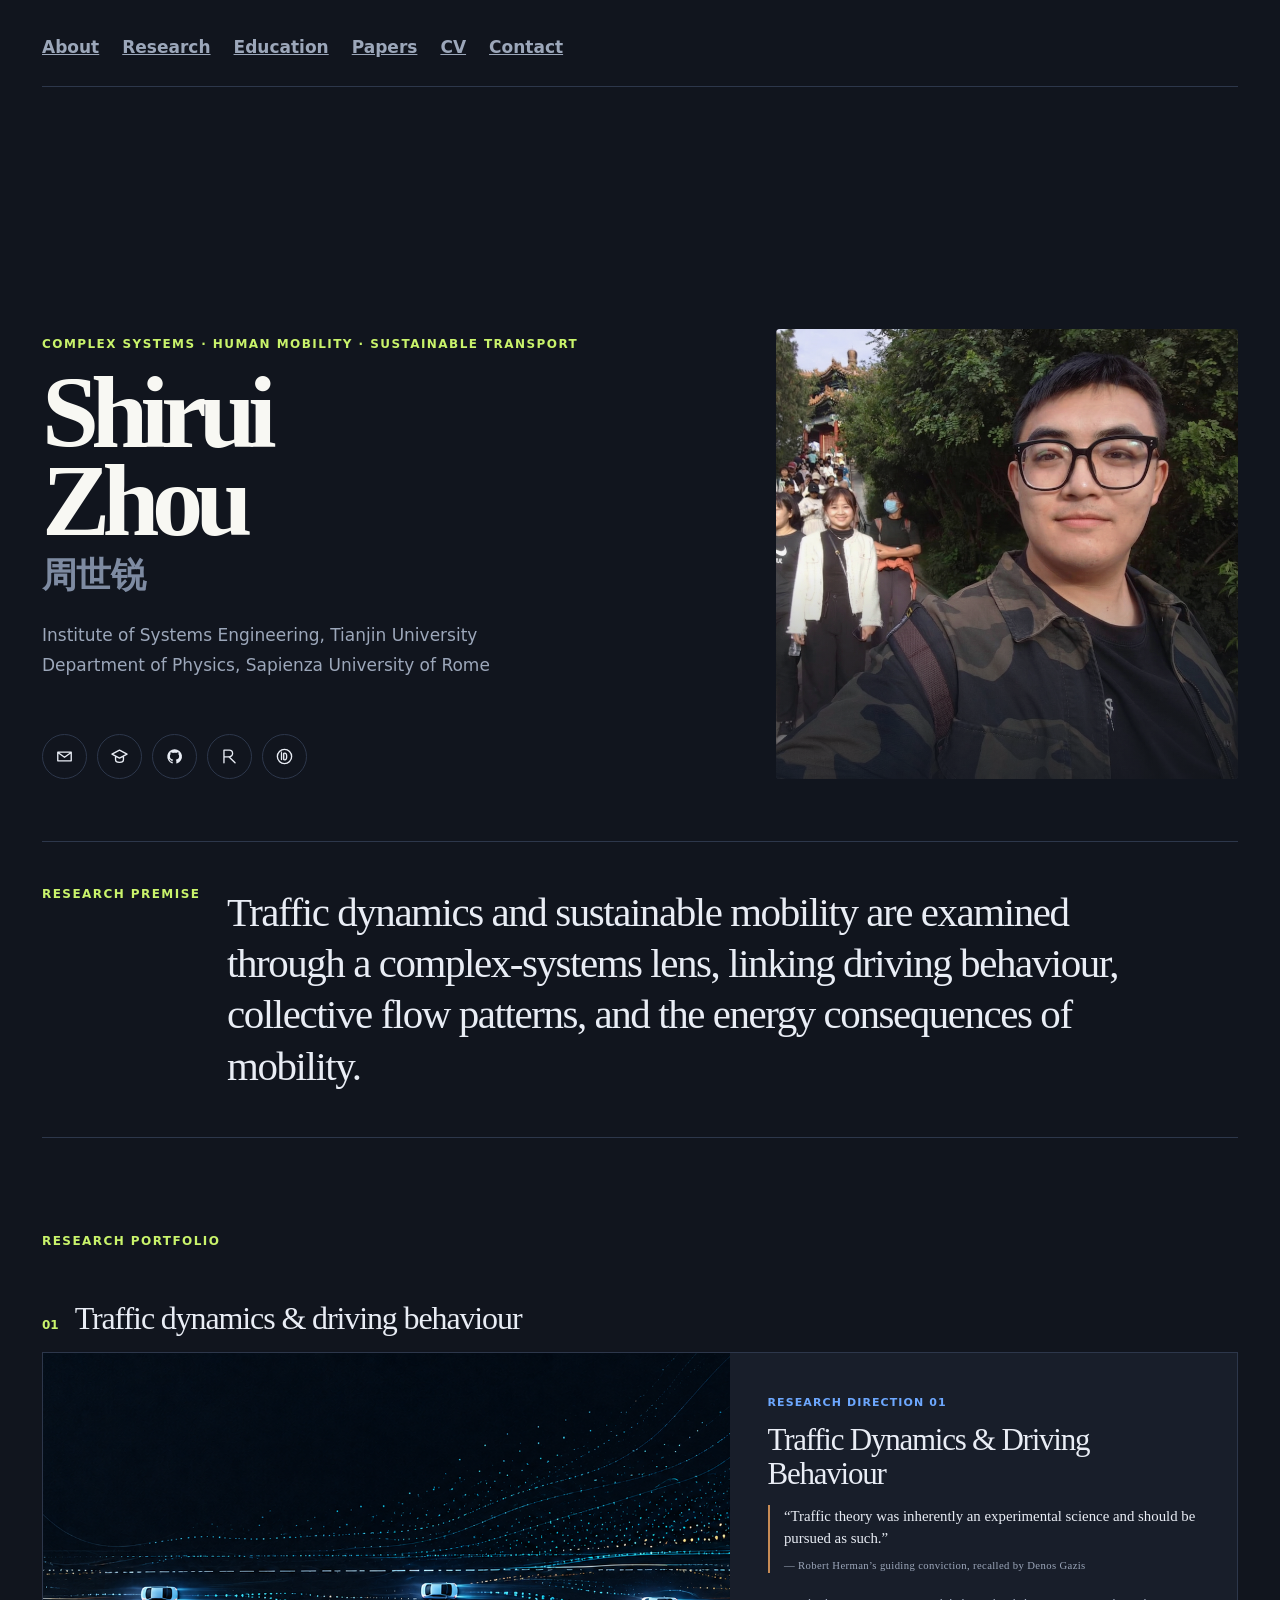
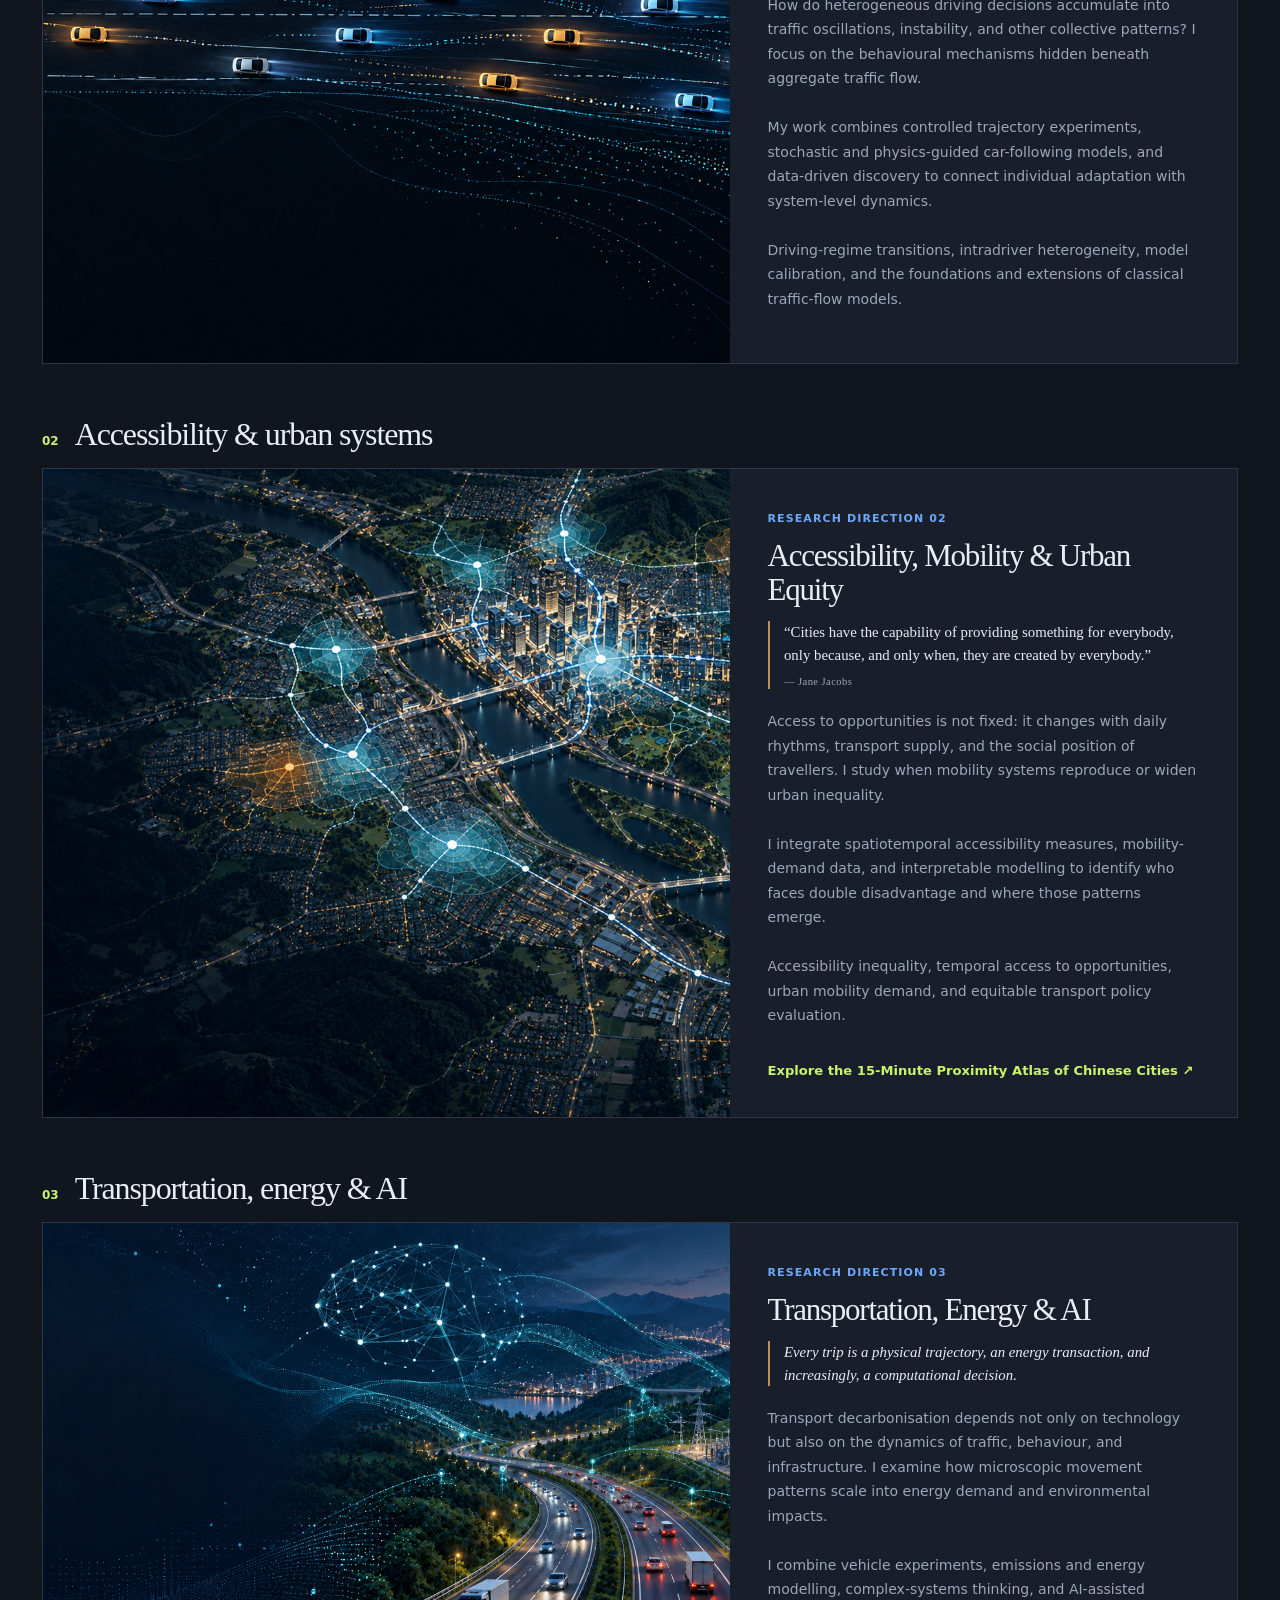
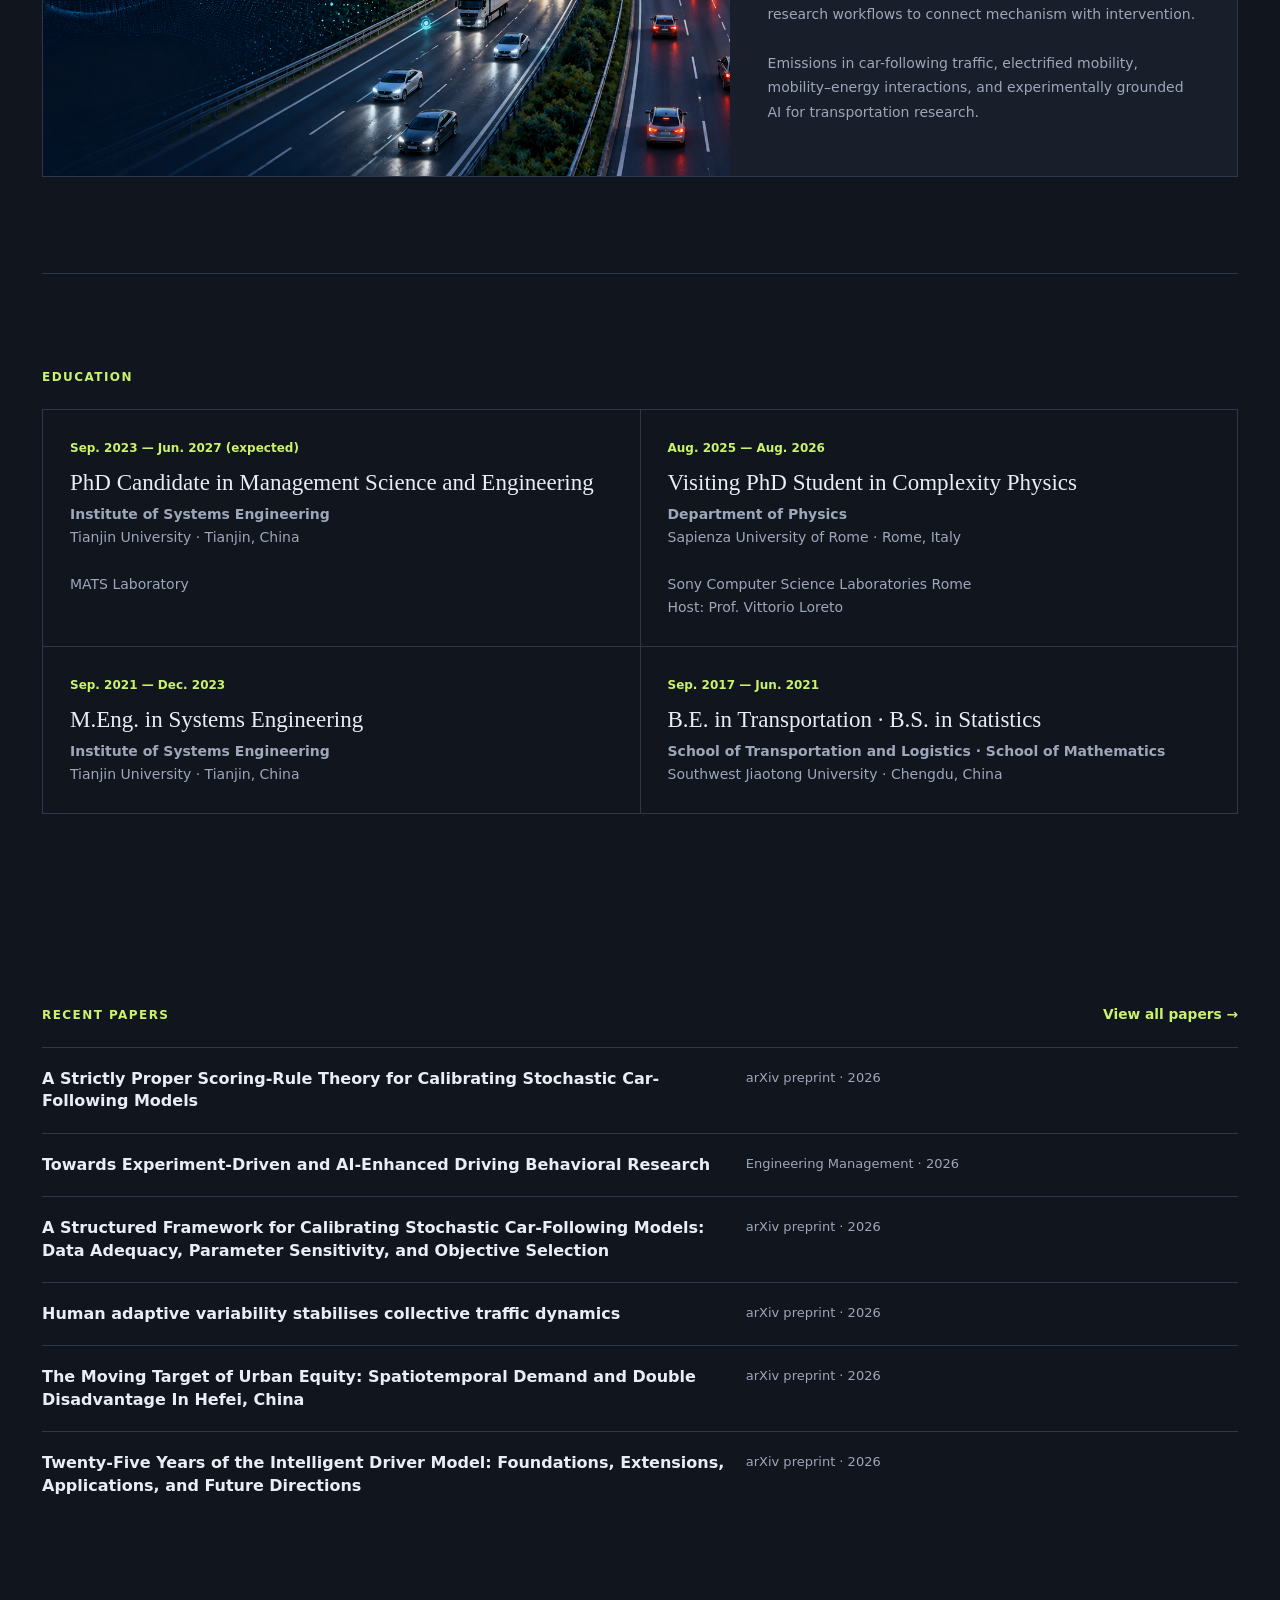
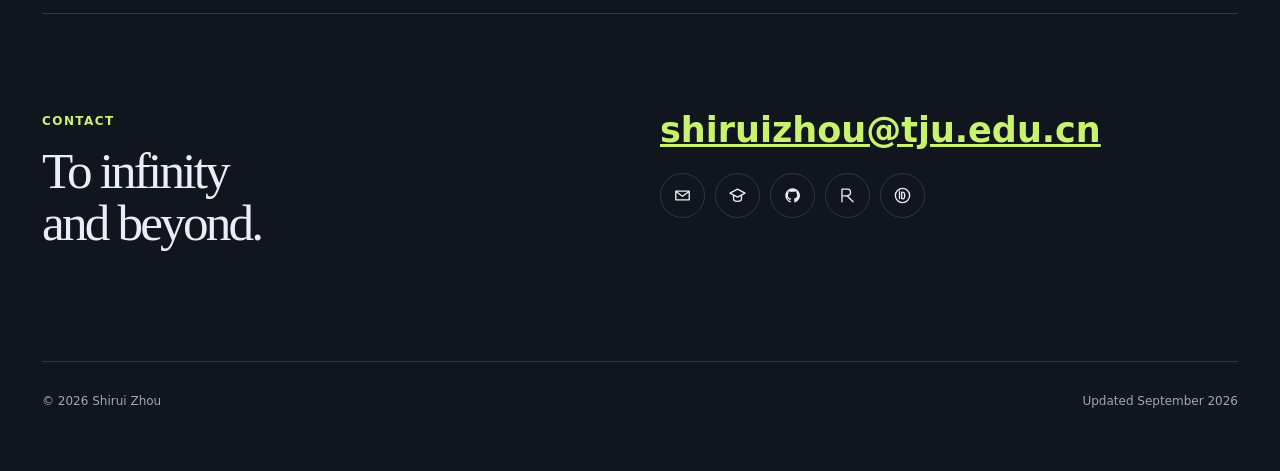
==== commit ad1d0ad5: "Add public papers hub and site icon" ====
--- a/index.html
+++ b/index.html
@@ -1,1086 +1,46 @@
-<!DOCTYPE html>
+<!doctype html>
 <html lang="en">
 <head>
-  <meta charset="UTF-8" />
-  <meta name="viewport" content="width=device-width, initial-scale=1.0" />
-  <title>Shirui Zhou | Academic Homepage</title>
-  <meta
-    name="description"
-    content="Academic homepage of Shirui Zhou, PhD Candidate at Tianjin University and Visiting PhD Student at Sapienza University of Rome."
-  />
-  <meta name="theme-color" content="#1f4fd6" />
-  <meta property="og:title" content="Shirui Zhou | Academic Homepage" />
-  <meta property="og:description" content="Researcher in complex systems, human mobility, and sustainable transportation." />
-  <meta property="og:image" content="profile.jpg" />
-  <style>
-    :root {
-      --bg: #f4f7fb;
-      --bg-2: #edf3fb;
-      --surface: rgba(255, 255, 255, 0.82);
-      --surface-strong: rgba(255, 255, 255, 0.98);
-      --text: #182338;
-      --muted: #66748f;
-      --line: rgba(116, 134, 168, 0.16);
-      --accent: #1f4fd6;
-      --accent-soft: rgba(31, 79, 214, 0.08);
-      --hero: linear-gradient(
-        135deg,
-        rgba(255, 255, 255, 0.92) 0%,
-        rgba(240, 246, 255, 0.94) 55%,
-        rgba(237, 250, 246, 0.92) 100%
-      );
-      --maxw: 1080px;
-      --shadow: 0 20px 60px rgba(19, 33, 68, 0.1);
-      --shadow-soft: 0 10px 30px rgba(19, 33, 68, 0.06);
-      --radius: 26px;
+  <meta charset="utf-8">
+  <meta name="viewport" content="width=device-width, initial-scale=1">
+  <meta name="theme-color" content="#11151e">
+  <link rel="icon" href="assets/favicon.svg" type="image/svg+xml">
+  <link rel="apple-touch-icon" href="assets/favicon.svg">
+  <link rel="canonical" href="https://labbuzhou.github.io/">
+  <title>Shirui Zhou | Complex Systems &amp; Mobility</title>
+  <meta name="description" content="Academic homepage of Shirui Zhou: research on traffic dynamics, urban mobility, coupled transportation-energy systems, and AI-enabled modelling.">
+  <meta property="og:title" content="Shirui Zhou | Complex Systems &amp; Mobility">
+  <meta property="og:description" content="Research on traffic dynamics, urban mobility, and transportation-energy systems.">
+  <meta property="og:url" content="https://labbuzhou.github.io/">
+  <meta property="og:image" content="https://labbuzhou.github.io/profile.jpg">
+  <meta name="twitter:card" content="summary">
+  <link rel="stylesheet" href="portfolio.css">
+  <script type="application/ld+json">
+  {
+    "@context": "https://schema.org",
+    "@type": "ProfilePage",
+    "mainEntity": {
+      "@type": "Person",
+      "name": "Shirui Zhou",
+      "url": "https://labbuzhou.github.io/",
+      "image": "https://labbuzhou.github.io/profile.jpg",
+      "jobTitle": "PhD Candidate",
+      "affiliation": [
+        { "@type": "Organization", "name": "Institute of Systems Engineering, Tianjin University" },
+        { "@type": "Organization", "name": "Department of Physics, Sapienza University of Rome" }
+      ],
+      "sameAs": [
+        "https://scholar.google.com/citations?user=4URmCS4AAAAJ&hl=zh-CN",
+        "https://orcid.org/0000-0002-9596-4632",
+        "https://github.com/LabbuZhou",
+        "https://www.researchgate.net/profile/Shirui-Zhou-3"
+      ]
     }
-
-    * {
-      box-sizing: border-box;
-    }
-
-    html {
-      scroll-behavior: smooth;
-    }
-
-    body {
-      margin: 0;
-      font-family: -apple-system, BlinkMacSystemFont, "Segoe UI", Roboto,
-        "Helvetica Neue", Arial, "PingFang SC", "Hiragino Sans GB",
-        "Microsoft YaHei", sans-serif;
-      background:
-        radial-gradient(circle at 0% 0%, rgba(31, 79, 214, 0.1), transparent 24%),
-        radial-gradient(circle at 100% 0%, rgba(15, 118, 110, 0.08), transparent 20%),
-        linear-gradient(180deg, var(--bg-2), var(--bg));
-      color: var(--text);
-      line-height: 1.72;
-    }
-
-    a {
-      color: var(--accent);
-      text-decoration: none;
-    }
-
-    .publication-summary {
-      margin: -2px 0 20px;
-      color: var(--muted);
-      font-size: 14px;
-    }
-
-    .publication-summary strong {
-      color: var(--text);
-    }
-
-    .pub-note {
-      margin: 6px 0 0;
-      color: var(--muted);
-      font-size: 13px;
-    }
-
-    .research-theme { margin: 28px 0 10px; }
-    .research-theme h3 { margin: 0 0 4px; font-size: 20px; }
-    .research-theme p { margin: 0; color: var(--muted); }
-    .research-grid { display: grid; grid-template-columns: repeat(2, minmax(0, 1fr)); gap: 16px; margin-top: 16px; }
-    .research-card { padding: 22px; border: 1px solid var(--line); border-radius: 20px; background: var(--surface); box-shadow: var(--shadow-soft); }
-    .research-card h4 { margin: 8px 0; font-size: 17px; line-height: 1.38; }
-    .research-card p { margin: 0; color: var(--muted); font-size: 14px; line-height: 1.7; }
-    .research-meta { display: inline-block; color: var(--accent); font-size: 12px; font-weight: 750; letter-spacing: .04em; text-transform: uppercase; }
-
-    .container {
-      max-width: var(--maxw);
-      margin: 0 auto;
-      padding: 0 24px;
-    }
-
-    .mobile-scroll {
-      overflow-x: auto;
-      -webkit-overflow-scrolling: touch;
-      scrollbar-width: none;
-    }
-
-    .mobile-scroll::-webkit-scrollbar {
-      display: none;
-    }
-
-    .nav {
-      position: sticky;
-      top: 0;
-      z-index: 30;
-      background: rgba(244, 247, 251, 0.92);
-      backdrop-filter: blur(16px);
-      border-bottom: 1px solid rgba(116, 134, 168, 0.18);
-      box-shadow: 0 6px 20px rgba(19, 33, 68, 0.05);
-    }
-
-    .nav-inner {
-      max-width: var(--maxw);
-      margin: 0 auto;
-      padding: 12px 24px;
-      display: flex;
-      justify-content: space-between;
-      align-items: center;
-      gap: 16px;
-    }
-
-    .brand {
-      font-weight: 750;
-      color: var(--text);
-      letter-spacing: 0.01em;
-      white-space: nowrap;
-      font-size: 15px;
-    }
-
-    .nav-links {
-      display: flex;
-      flex-wrap: nowrap;
-      gap: 10px;
-      font-size: 14px;
-      padding: 6px;
-      border: 1px solid rgba(116, 134, 168, 0.14);
-      border-radius: 999px;
-      background: rgba(255, 255, 255, 0.72);
-      box-shadow: inset 0 1px 0 rgba(255, 255, 255, 0.7);
-      min-width: max-content;
-    }
-
-    .nav-links a {
-      color: var(--muted);
-      padding: 8px 14px;
-      border-radius: 999px;
-      border: 1px solid transparent;
-      transition: 0.2s ease;
-      font-weight: 600;
-    }
-
-    .nav-links a:hover {
-      color: var(--text);
-      background: rgba(255, 255, 255, 0.96);
-      border-color: rgba(116, 134, 168, 0.14);
-    }
-
-    header {
-      padding: 56px 0 28px;
-    }
-
-    .hero-wrap {
-      background: var(--hero);
-      border: 1px solid var(--line);
-      border-radius: 32px;
-      box-shadow: var(--shadow);
-      padding: 38px;
-      backdrop-filter: blur(10px);
-    }
-
-    .hero {
-      display: grid;
-      grid-template-columns: 240px 1fr;
-      gap: 38px;
-      align-items: start;
-    }
-
-    .photo {
-      width: 240px;
-      height: 240px;
-      border-radius: 28px;
-      border: 4px solid rgba(255, 255, 255, 0.92);
-      background: linear-gradient(135deg, #eef2ff, #f8fafc);
-      overflow: hidden;
-      box-shadow: 0 18px 48px rgba(31, 79, 214, 0.14);
-    }
-
-    .photo img {
-      width: 100%;
-      height: 100%;
-      object-fit: cover;
-    }
-
-    h1 {
-      margin: 0;
-      font-size: 54px;
-      line-height: 1.02;
-      letter-spacing: -0.035em;
-    }
-
-    .name-cn {
-      display: inline-block;
-      margin-left: 10px;
-      font-size: 0.34em;
-      font-weight: 500;
-      color: #7b879e;
-      letter-spacing: 0.01em;
-      vertical-align: middle;
-    }
-
-    .subtitle {
-      margin-top: 16px;
-      font-size: 24px;
-      color: var(--muted);
-      font-weight: 500;
-    }
-
-    .affiliation {
-      margin-top: 10px;
-      color: var(--muted);
-      font-size: 16px;
-    }
-
-    .icon-links {
-      margin-top: 24px;
-      display: flex;
-      flex-wrap: wrap;
-      gap: 12px;
-    }
-
-    .icon-link {
-      width: 52px;
-      height: 52px;
-      display: inline-flex;
-      align-items: center;
-      justify-content: center;
-      border-radius: 16px;
-      background: rgba(255, 255, 255, 0.94);
-      border: 1px solid rgba(31, 79, 214, 0.1);
-      box-shadow: var(--shadow-soft);
-      color: var(--accent);
-      transition: transform 0.18s ease, box-shadow 0.18s ease, background 0.18s ease;
-    }
-
-    .icon-link:hover {
-      transform: translateY(-2px);
-      box-shadow: 0 16px 32px rgba(19, 33, 68, 0.1);
-      background: #ffffff;
-    }
-
-    .icon-link svg {
-      width: 22px;
-      height: 22px;
-      stroke: currentColor;
-      fill: none;
-      stroke-width: 1.9;
-      stroke-linecap: round;
-      stroke-linejoin: round;
-    }
-
-    .bio {
-      margin-top: 22px;
-      max-width: 780px;
-      font-size: 16px;
-      color: #31415f;
-    }
-
-    section.block {
-      margin: 22px 0;
-      padding: 30px;
-      background: var(--surface);
-      border: 1px solid var(--line);
-      border-radius: var(--radius);
-      box-shadow: var(--shadow-soft);
-      backdrop-filter: blur(10px);
-    }
-
-    h2 {
-      margin: 0 0 18px;
-      font-size: 24px;
-      letter-spacing: -0.02em;
-    }
-
-    .two-col {
-      display: grid;
-      grid-template-columns: 1fr 1fr;
-      gap: 22px;
-    }
-
-    ul {
-      margin: 0;
-      padding-left: 20px;
-    }
-
-    li + li {
-      margin-top: 8px;
-    }
-
-    .card-list {
-      display: grid;
-      gap: 16px;
-    }
-
-    .edu-item {
-      padding: 20px 22px;
-      border: 1px solid var(--line);
-      border-radius: 20px;
-      background: var(--surface-strong);
-      box-shadow: 0 8px 24px rgba(31, 41, 55, 0.05);
-    }
-
-    .edu-head {
-      display: flex;
-      justify-content: space-between;
-      gap: 16px;
-      align-items: flex-start;
-      flex-wrap: wrap;
-    }
-
-    .edu-school {
-      font-size: 18px;
-      font-weight: 700;
-      color: var(--text);
-    }
-
-    .edu-time {
-      color: var(--accent);
-      font-size: 14px;
-      font-weight: 700;
-      white-space: nowrap;
-    }
-
-    .edu-grid {
-      margin-top: 14px;
-      display: grid;
-      grid-template-columns: repeat(2, minmax(0, 1fr));
-      gap: 12px 18px;
-    }
-
-    .edu-field {
-      padding: 10px 12px;
-      border-radius: 14px;
-      background: rgba(31, 79, 214, 0.05);
-      border: 1px solid rgba(116, 134, 168, 0.12);
-    }
-
-    .edu-label {
-      font-size: 12px;
-      font-weight: 700;
-      letter-spacing: 0.04em;
-      text-transform: uppercase;
-      color: var(--muted);
-    }
-
-    .edu-value {
-      margin-top: 4px;
-      font-size: 15px;
-      color: var(--text);
-      line-height: 1.6;
-    }
-
-    .theme-block + .theme-block {
-      margin-top: 18px;
-    }
-
-    .pub-category {
-      display: inline-flex;
-      align-items: center;
-      gap: 10px;
-      padding: 10px 16px;
-      margin-bottom: 16px;
-      border-radius: 999px;
-      font-size: 20px;
-      font-weight: 750;
-      letter-spacing: -0.01em;
-      line-height: 1.2;
-    }
-
-    .pub-code {
-      display: inline-flex;
-      align-items: center;
-      justify-content: center;
-      min-width: 42px;
-      height: 42px;
-      padding: 0 12px;
-      border-radius: 999px;
-      background: rgba(255, 255, 255, 0.75);
-      border: 1px solid rgba(24, 35, 56, 0.08);
-      color: #24324d;
-      font-size: 14px;
-      font-weight: 800;
-      letter-spacing: 0.04em;
-    }
-
-    .theme-blue {
-      background: rgba(47, 98, 224, 0.14);
-      color: #2453c9;
-    }
-
-    .theme-green {
-      background: rgba(28, 137, 92, 0.14);
-      color: #19724d;
-    }
-
-    .theme-orange {
-      background: rgba(218, 123, 30, 0.16);
-      color: #a95d12;
-    }
-
-    .theme-purple {
-      background: rgba(124, 92, 255, 0.14);
-      color: #6b4ee6;
-    }
-
-    .theme-intro {
-      margin: 0 0 16px;
-      padding: 14px 18px;
-      color: #34435f;
-      font-size: 16px;
-      line-height: 1.85;
-      max-width: 920px;
-      background: rgba(255, 255, 255, 0.72);
-      border: 1px solid rgba(116, 134, 168, 0.12);
-      border-radius: 16px;
-    }
-
-    .pub-list {
-      display: grid;
-      gap: 16px;
-    }
-
-    .pub-item {
-      padding: 18px 20px;
-      border: 1px solid var(--line);
-      border-radius: 20px;
-      background: var(--surface-strong);
-      box-shadow: 0 8px 24px rgba(31, 41, 55, 0.05);
-    }
-
-    .pub-head {
-      display: flex;
-      justify-content: space-between;
-      gap: 16px;
-      align-items: flex-start;
-      flex-wrap: wrap;
-    }
-
-    .pub-title {
-      font-weight: 650;
-      font-size: 17px;
-      line-height: 1.5;
-    }
-
-    .pub-status {
-      display: inline-flex;
-      align-items: center;
-      padding: 6px 10px;
-      border-radius: 999px;
-      background: rgba(31, 79, 214, 0.08);
-      border: 1px solid rgba(31, 79, 214, 0.1);
-      color: var(--accent);
-      font-size: 12px;
-      font-weight: 700;
-      letter-spacing: 0.03em;
-      white-space: nowrap;
-    }
-
-    .pub-venue {
-      margin-top: 8px;
-      font-size: 15px;
-      color: var(--text);
-    }
-
-    .pub-authors {
-      margin-top: 6px;
-      font-size: 14px;
-      color: var(--muted);
-      line-height: 1.7;
-      font-weight: 600;
-    }
-
-    .pub-links {
-      margin-top: 10px;
-      display: flex;
-      flex-wrap: wrap;
-      gap: 8px;
-    }
-
-    .pub-link {
-      display: inline-flex;
-      align-items: center;
-      padding: 6px 10px;
-      border-radius: 999px;
-      border: 1px solid rgba(31, 79, 214, 0.14);
-      background: #f8fbff;
-      color: var(--accent);
-      font-size: 13px;
-      font-weight: 600;
-    }
-
-    footer {
-      padding: 10px 0 42px;
-      color: var(--muted);
-      font-size: 14px;
-      text-align: center;
-    }
-
-    @media (max-width: 900px) {
-      .hero,
-      .two-col {
-        grid-template-columns: 1fr;
-      }
-
-      .photo {
-        width: 210px;
-        height: 210px;
-      }
-
-      h1 {
-        font-size: 42px;
-      }
-
-      .subtitle {
-        font-size: 20px;
-      }
-
-      .nav-inner {
-        align-items: flex-start;
-        flex-direction: column;
-      }
-    }
-
-    @media (max-width: 640px) {
-      .container {
-        padding: 0 16px;
-      }
-
-      .nav-inner {
-        padding: 10px 16px;
-      }
-
-      .hero-wrap {
-        padding: 20px;
-        border-radius: 22px;
-      }
-
-      .hero {
-        gap: 22px;
-      }
-
-      .photo {
-        width: 170px;
-        height: 170px;
-        border-radius: 22px;
-      }
-
-      h1 {
-        font-size: 32px;
-      }
-
-      .name-cn {
-        display: inline-block;
-        margin: 0 0 0 8px;
-        font-size: 0.34em;
-      }
-
-      .subtitle {
-        font-size: 18px;
-        margin-top: 12px;
-      }
-
-      .affiliation {
-        font-size: 14px;
-        line-height: 1.6;
-      }
-
-      .bio {
-        font-size: 15px;
-        line-height: 1.82;
-      }
-
-      section.block {
-        padding: 22px 18px;
-        border-radius: 22px;
-      }
-
-      h2 {
-        font-size: 22px;
-      }
-
-      .edu-grid {
-        grid-template-columns: 1fr;
-      }
-
-      .pub-category {
-        font-size: 16px;
-        padding: 10px 14px;
-      }
-
-      .pub-code {
-        min-width: 36px;
-        height: 36px;
-        font-size: 12px;
-      }
-
-      .pub-title {
-        font-size: 16px;
-      }
-
-      .theme-intro,
-      .pub-venue,
-      .pub-authors,
-      .edu-value {
-        font-size: 14px;
-      }
-
-      .pub-item,
-      .edu-item {
-        padding: 16px;
-        border-radius: 18px;
-      }
-
-      .icon-links {
-        gap: 10px;
-      }
-
-      .icon-link {
-        width: 48px;
-        height: 48px;
-        border-radius: 14px;
-      }
-
-      .research-grid { grid-template-columns: 1fr; }
-    }
-  </style>
-  <link rel="stylesheet" href="portfolio.css" />
-  <style>.portrait img{filter:none!important;opacity:1!important}</style>
+  }
+  </script>
 </head>
 <body>
-  <nav class="nav">
-    <div class="nav-inner">
-      <div class="brand">Shirui Zhou</div>
-      <div class="mobile-scroll">
-        <div class="nav-links">
-          <a href="#about">About</a>
-          <a href="#research-portfolio">Research</a>
-          <a href="#education">Education</a>
-          <a href="#publications">Publications</a>
-        </div>
-      </div>
-    </div>
-  </nav>
-
-  <header>
-    <div class="container hero-wrap">
-      <div class="hero">
-        <div class="photo">
-          <img src="profile.jpg" alt="Shirui Zhou" />
-        </div>
-
-        <div>
-          <h1>Shirui Zhou <span class="name-cn">周世锐</span></h1>
-          <div class="subtitle">PhD Candidate</div>
-          <div class="affiliation">Institute of Systems Engineering, Tianjin University</div>
-          <div class="affiliation">Visiting PhD Student, Department of Physics, Sapienza University of Rome</div>
-
-          <div class="icon-links">
-            <a class="icon-link" href="mailto:shiruizhou@tju.edu.cn" aria-label="Email" title="Email">
-              <svg viewBox="0 0 24 24"><path d="M4 6h16v12H4z"></path><path d="m4 7 8 6 8-6"></path></svg>
-            </a>
-            <a class="icon-link" href="cv.pdf" aria-label="CV" title="CV">
-              <svg viewBox="0 0 24 24"><path d="M14 3H7a2 2 0 0 0-2 2v14a2 2 0 0 0 2 2h10a2 2 0 0 0 2-2V8z"></path><path d="M14 3v5h5"></path><path d="M9 13h6"></path><path d="M9 17h6"></path></svg>
-            </a>
-            <a class="icon-link" href="https://scholar.google.com/citations?user=4URmCS4AAAAJ&hl=zh-CN" aria-label="Google Scholar" title="Google Scholar">
-              <svg viewBox="0 0 24 24"><path d="M12 4 3 9l9 5 9-5-9-5Z"></path><path d="M7 12v4c0 1.8 2.2 3 5 3s5-1.2 5-3v-4"></path></svg>
-            </a>
-            <a class="icon-link" href="https://www.researchgate.net/profile/Shirui-Zhou-3?ev=hdr_xprf&_tp=eyJjb250ZXh0Ijp7ImZpcnN0UGFnZSI6ImhvbWUiLCJwYWdlIjoiaG9tZSIsInBvc2l0aW9uIjoiZ2xvYmFsSGVhZGVyIn19" aria-label="ResearchGate" title="ResearchGate">
-              <svg viewBox="0 0 24 24"><path d="M6 19V5h6.5a4 4 0 0 1 0 8H6"></path><path d="m12 13 6 6"></path></svg>
-            </a>
-          </div>
-
-          <p class="bio" id="about">
-            I am a PhD candidate at Tianjin University and a visiting PhD student at Sapienza University of Rome. My research lies at the intersection of complex systems, transportation, and energy. Current work focuses on traffic dynamics, accessibility, sustainable mobility, and AI-enhanced transportation research, with a broader interest in combining empirical evidence, systems thinking, and computational approaches to better understand mobility systems.
-          </p>
-        </div>
-      </div>
-    </div>
-  </header>
-
-  <main class="container">
-    <section class="block" id="research">
-      <h2>Research Directions</h2>
-      <div class="two-col">
-        <ul>
-          <li>Transportation systems modeling and traffic flow dynamics</li>
-          <li>Accessibility, urban mobility, and transportation equity</li>
-          <li>Transportation-energy systems and electric mobility</li>
-        </ul>
-        <ul>
-          <li>AI-enhanced transportation systems research</li>
-          <li>Complex systems and computational social science</li>
-          <li>Data-driven and behaviorally grounded mobility research</li>
-        </ul>
-      </div>
-    </section>
-
-    <section class="block" id="research-portfolio">
-      <h2>Research Portfolio</h2>
-      <p class="publication-summary">Selected public research stories. Each card states the research question, modelling perspective, and contribution without disclosing unpublished results.</p>
-
-      <div class="research-theme"><h3>Traffic Dynamics and Driving Behaviour</h3><p>How individual decisions and heterogeneous behaviour generate collective traffic patterns.</p></div>
-      <div class="research-grid">
-        <article class="research-card"><span class="research-meta">Published · IEEE T-CYB · 2026</span><h4>Driving-regime-aware modelling of intradriver heterogeneity</h4><p>Develops a deep-learning framework that represents driving regimes explicitly when modelling multiscale car-following behaviour, making within-driver variability a central modelling object rather than residual noise.</p></article>
-        <article class="research-card"><span class="research-meta">Published · TR Part B · 2025</span><h4>Calibrating stochastic car-following models</h4><p>Provides a structured perspective on how data adequacy, parameter sensitivity, and objective choice jointly shape the calibration of stochastic car-following models.</p></article>
-        <article class="research-card"><span class="research-meta">Under Revision · TR Part B</span><h4>Twenty-five years of the Intelligent Driver Model</h4><p>Reviews the foundations, extensions, applications, and open questions of the Intelligent Driver Model, linking its classical formulation to contemporary traffic-modelling needs.</p></article>
-        <article class="research-card"><span class="research-meta">Under Review · Transportation Science</span><h4>Scoring-rule theory for stochastic calibration</h4><p>Investigates principled scoring-rule-based objectives for calibrating stochastic car-following models and comparing their predictive implications.</p></article>
-      </div>
-
-      <div class="research-theme"><h3>Mobility, Accessibility, and Urban Systems</h3><p>How mobility systems distribute opportunity and how data-driven models can support equitable urban decisions.</p></div>
-      <div class="research-grid">
-        <article class="research-card"><span class="research-meta">Under Review · TR Part A</span><h4>The moving target of urban equity</h4><p>Examines the spatiotemporal nature of accessibility and double disadvantage in Hefei, asking how uneven access changes across people, places, and time.</p></article>
-        <article class="research-card"><span class="research-meta">Under Review · TUST</span><h4>Adaptive ensemble learning for metro passenger flow</h4><p>Combines clustering, decomposition, and ensemble forecasting with reinforcement-learning-based weighting to improve short-term metro passenger-flow prediction.</p></article>
-        <article class="research-card"><span class="research-meta">Under Review · IEEE T-ITS</span><h4>Micro–macro calibration of car-following models</h4><p>Connects microscopic trajectories and macroscopic traffic-flow characteristics in a calibration framework for heterogeneous car-following parameters.</p></article>
-      </div>
-
-      <div class="research-theme"><h3>Transportation, Energy, and AI-Enhanced Research</h3><p>Connecting vehicle-level behaviour, environmental impacts, and AI methods for more interpretable transportation research.</p></div>
-      <div class="research-grid">
-        <article class="research-card"><span class="research-meta">Published · TR Part D · 2023</span><h4>Emissions and fuel consumption in a car-following platoon</h4><p>Uses controlled car-following experiments to characterize how platoon dynamics relate to emissions and fuel-consumption features at the vehicle level.</p></article>
-        <article class="research-card"><span class="research-meta">Published · Physica A · 2022</span><h4>Multi-anticipative cellular automata and three-phase traffic</h4><p>Introduces multi-anticipative effects into a cellular-automaton traffic model to reproduce empirical features associated with Kerner’s three-phase traffic theory.</p></article>
-        <article class="research-card"><span class="research-meta">Published · Frontiers of Engineering Management · 2026</span><h4>Experiment-driven and AI-enhanced driving research</h4><p>Articulates an experiment-driven, AI-enhanced research agenda for studying driving behaviour, bringing empirical design and computational modelling into a shared workflow.</p></article>
-        <article class="research-card"><span class="research-meta">Published · Springer · 2025</span><h4>Cellular-automaton approaches to traffic systems</h4><p>Presents cellular automata as an accessible modelling language for traffic systems, from local interaction rules to emergent network-level behaviour.</p></article>
-      </div>
-    </section>
-
-    <section class="block" id="education">
-      <h2>Education</h2>
-      <div class="card-list">
-        <div class="edu-item">
-          <div class="edu-head">
-            <div class="edu-school">Tianjin University</div>
-            <div class="edu-time">Sep. 2023 – Jun. 2027 (expected)</div>
-          </div>
-          <div class="edu-grid">
-            <div class="edu-field">
-              <div class="edu-label">Degree</div>
-              <div class="edu-value">Ph.D.</div>
-            </div>
-            <div class="edu-field">
-              <div class="edu-label">Field</div>
-              <div class="edu-value">Management Science and Engineering</div>
-            </div>
-            <div class="edu-field">
-              <div class="edu-label">Institute</div>
-              <div class="edu-value">Institute of Systems Engineering</div>
-            </div>
-            <div class="edu-field">
-              <div class="edu-label">Location</div>
-              <div class="edu-value">Tianjin, China</div>
-            </div>
-          </div>
-        </div>
-
-        <div class="edu-item">
-          <div class="edu-head">
-            <div class="edu-school">Sapienza University of Rome</div>
-            <div class="edu-time">Aug. 2025 – Aug. 2026</div>
-          </div>
-          <div class="edu-grid">
-            <div class="edu-field">
-              <div class="edu-label">Position</div>
-              <div class="edu-value">Visiting PhD Student</div>
-            </div>
-            <div class="edu-field">
-              <div class="edu-label">Department</div>
-              <div class="edu-value">Department of Physics</div>
-            </div>
-            <div class="edu-field">
-              <div class="edu-label">Supervisor</div>
-              <div class="edu-value">Prof. Vittorio Loreto</div>
-            </div>
-            <div class="edu-field">
-              <div class="edu-label">Location</div>
-              <div class="edu-value">Rome, Italy</div>
-            </div>
-          </div>
-        </div>
-
-        <div class="edu-item">
-          <div class="edu-head">
-            <div class="edu-school">Tianjin University</div>
-            <div class="edu-time">Sep. 2021 – Dec. 2023</div>
-          </div>
-          <div class="edu-grid">
-            <div class="edu-field">
-              <div class="edu-label">Degree</div>
-              <div class="edu-value">M.Eng.</div>
-            </div>
-            <div class="edu-field">
-              <div class="edu-label">Field</div>
-              <div class="edu-value">Systems Engineering</div>
-            </div>
-            <div class="edu-field">
-              <div class="edu-label">University</div>
-              <div class="edu-value">Tianjin University</div>
-            </div>
-            <div class="edu-field">
-              <div class="edu-label">Location</div>
-              <div class="edu-value">Tianjin, China</div>
-            </div>
-          </div>
-        </div>
-
-        <div class="edu-item">
-          <div class="edu-head">
-            <div class="edu-school">Southwest Jiaotong University</div>
-            <div class="edu-time">Sep. 2017 – Jun. 2021</div>
-          </div>
-          <div class="edu-grid">
-            <div class="edu-field">
-              <div class="edu-label">Degree</div>
-              <div class="edu-value">B.E. / B.S.</div>
-            </div>
-            <div class="edu-field">
-              <div class="edu-label">Fields</div>
-              <div class="edu-value">Transportation; Statistics</div>
-            </div>
-            <div class="edu-field">
-              <div class="edu-label">University</div>
-              <div class="edu-value">Southwest Jiaotong University</div>
-            </div>
-            <div class="edu-field">
-              <div class="edu-label">Location</div>
-              <div class="edu-value">Chengdu, China</div>
-            </div>
-          </div>
-        </div>
-      </div>
-    </section>
-
-    <section class="block" id="publications-legacy" hidden>
-      <h2>Publications</h2>
-
-      <div class="theme-block">
-        <div class="pub-category theme-blue">
-          <span class="pub-code">T1</span>
-          <span>Transportation Systems Modeling and Traffic Flow Dynamics</span>
-        </div>
-        <p class="theme-intro">
-          Research in this area focuses on traffic flow dynamics, car-following behavior, calibration, and instability formation, combining empirical evidence, theory-guided analysis, and computational approaches for transportation systems.
-        </p>
-        <div class="pub-list">
-          <div class="pub-item">
-            <div class="pub-head">
-              <div class="pub-title">On the Calibration of Stochastic Car-Following Models</div>
-              <div class="pub-status">Published</div>
-            </div>
-            <div class="pub-venue"><em>Transportation Research Part B</em>, 2025</div>
-            <div class="pub-authors">First</div>
-            <div class="pub-links">
-              <a class="pub-link" href="https://www.sciencedirect.com/science/article/pii/S0191261525000736">Publisher</a>
-            </div>
-          </div>
-
-          <div class="pub-item">
-            <div class="pub-head">
-              <div class="pub-title">Twenty-Five Years of the Intelligent Driver Model: Foundations, Extensions, Applications, and Future Directions</div>
-              <div class="pub-status">Under Review</div>
-            </div>
-            <div class="pub-authors">First</div>
-            <div class="pub-links">
-              <a class="pub-link" href="https://www.researchgate.net/publication/392462941_Twenty-Five_Years_of_the_Intelligent_Driver_Model_Foundations_Extensions_Applications_and_Future_Directions">ResearchGate</a>
-            </div>
-          </div>
-
-          <div class="pub-item">
-            <div class="pub-head">
-              <div class="pub-title">Cellular Automaton Approach for Modeling Traffic System</div>
-              <div class="pub-status">Published</div>
-            </div>
-            <div class="pub-venue"><em>Springer</em>, 2025</div>
-            <div class="pub-authors">Coauthor</div>
-          </div>
-
-          <div class="pub-item">
-            <div class="pub-head">
-              <div class="pub-title">Cellular Automaton Model with the Multi-Anticipative Effect to Reproduce the Empirical Findings of Kerner’s Three-Phase Traffic Theory</div>
-              <div class="pub-status">Published</div>
-            </div>
-            <div class="pub-venue"><em>Physica A: Statistical Mechanics and its Applications</em>, 2022</div>
-            <div class="pub-authors">First</div>
-            <div class="pub-links">
-              <a class="pub-link" href="https://www.sciencedirect.com/science/article/pii/S0378437122001728">Publisher</a>
-            </div>
-          </div>
-
-          <div class="pub-item">
-            <div class="pub-head">
-              <div class="pub-title">A Calibration Framework for Heterogeneous Parameters of Car-Following Models Incorporating Macroscopic and Microscopic Traffic Flow Characteristics</div>
-              <div class="pub-status">Under Review</div>
-            </div>
-            <div class="pub-authors">Corr.</div>
-          </div>
-
-          <div class="pub-item">
-            <div class="pub-head">
-              <div class="pub-title">A Systems-Level Calibration Framework for Stochastic Car-Following Dynamical Models</div>
-              <div class="pub-status">To Be Submitted</div>
-            </div>
-            <div class="pub-authors">First</div>
-          </div>
-
-          <div class="pub-item">
-            <div class="pub-head">
-              <div class="pub-title">Experimental Features of Emissions and Fuel Consumption in a Car-Following Platoon</div>
-              <div class="pub-status">Published</div>
-            </div>
-            <div class="pub-venue"><em>Transportation Research Part D: Transport and Environment</em>, 2023</div>
-            <div class="pub-authors">First</div>
-            <div class="pub-links">
-              <a class="pub-link" href="https://www.sciencedirect.com/science/article/pii/S1361920923002201">Publisher</a>
-            </div>
-          </div>
-        </div>
-      </div>
-
-      <div class="theme-block">
-        <div class="pub-category theme-green">
-          <span class="pub-code">T2</span>
-          <span>Accessibility, Urban Mobility, and Transportation Equity</span>
-        </div>
-        <p class="theme-intro">
-          This line of work examines accessibility, transportation equity, and urban mobility, with particular attention to unequal access to opportunities and the spatial structure of more inclusive cities.
-        </p>
-        <div class="pub-list">
-          <div class="pub-item">
-            <div class="pub-head">
-              <div class="pub-title">Population-Based Accessibility and Double Disadvantage</div>
-              <div class="pub-status">To Be Submitted</div>
-            </div>
-            <div class="pub-authors">First</div>
-          </div>
-
-          <div class="pub-item">
-            <div class="pub-head">
-              <div class="pub-title">Multiple Pathways of Accessibility of China Cities</div>
-              <div class="pub-status">To Be Submitted</div>
-            </div>
-            <div class="pub-authors">First</div>
-          </div>
-        </div>
-      </div>
-
-      <div class="theme-block">
-        <div class="pub-category theme-orange">
-          <span class="pub-code">T3</span>
-          <span>Transportation-Energy Systems and Electric Mobility</span>
-        </div>
-        <p class="theme-intro">
-          This theme studies electric mobility demand, transportation-energy interactions, and broader issues of complexity, resilience, and coordination in coupled mobility-energy systems.
-        </p>
-        <div class="pub-list">
-          <div class="pub-item">
-            <div class="pub-head">
-              <div class="pub-title">Scaling Law and Peak Amplification of Urban Electric Mobility Demand</div>
-              <div class="pub-status">To Be Submitted</div>
-            </div>
-            <div class="pub-authors">First</div>
-          </div>
-
-          <div class="pub-item">
-            <div class="pub-head">
-              <div class="pub-title">Market-Based Coordination of Virtual Power Plants under Alternative Incentive Schemes</div>
-              <div class="pub-status">Under Review</div>
-            </div>
-            <div class="pub-authors">Coauthor</div>
-          </div>
-
-          <div class="pub-item">
-            <div class="pub-head">
-              <div class="pub-title">Extreme Weather as Synchronizing Shocks: Modeling Occurrence, Escalation, and Recovery Risks of Cascading Failures in Power Distribution Systems</div>
-              <div class="pub-status">Ongoing</div>
-            </div>
-            <div class="pub-authors">Coauthor</div>
-          </div>
-        </div>
-      </div>
-
-      <div class="theme-block">
-        <div class="pub-category theme-purple">
-          <span class="pub-code">T4</span>
-          <span>AI-Enhanced Transportation Systems Research</span>
-        </div>
-        <p class="theme-intro">
-          Work in this direction integrates AI-based methods with transportation research to support behavioral inference, mechanism discovery, and more interpretable analyses of mobility systems.
-        </p>
-        <div class="pub-list">
-          <div class="pub-item">
-            <div class="pub-head">
-              <div class="pub-title">A Driving Regime-Embedded Deep Learning Framework for Modeling Intra-Driver Heterogeneity in Multi-Scale Car-Following Dynamics</div>
-              <div class="pub-status">Published</div>
-            </div>
-            <div class="pub-venue"><em>IEEE Transactions on Cybernetics</em>, 2026</div>
-            <div class="pub-authors">First</div>
-            <div class="pub-links">
-              <a class="pub-link" href="https://www.researchgate.net/publication/400280915_A_Driving_Regime-Embedded_Deep_Learning_Framework_for_Modeling_Intra-Driver_Heterogeneity_in_Multi-Scale_Car-Following_Dynamics">Paper</a>
-            </div>
-          </div>
-
-          <div class="pub-item">
-            <div class="pub-head">
-              <div class="pub-title">Physics-Constrained Discovery of an Explicit Full Acceleration Law for Car-Following Dynamics</div>
-              <div class="pub-status">To Be Submitted</div>
-            </div>
-            <div class="pub-authors">Corr.</div>
-          </div>
-
-          <div class="pub-item">
-            <div class="pub-head">
-              <div class="pub-title">Mechanism-Oriented Family Identification via LLM</div>
-              <div class="pub-status">To Be Submitted</div>
-            </div>
-            <div class="pub-authors">First</div>
-          </div>
-
-          <div class="pub-item">
-            <div class="pub-head">
-              <div class="pub-title">Commercial Autonomous Vehicles Lack the Human Adaptive Variability that Stabilizes Collective Traffic Flow</div>
-              <div class="pub-status">To Be Submitted</div>
-            </div>
-            <div class="pub-authors">First</div>
-          </div>
-
-          <div class="pub-item">
-            <div class="pub-head">
-              <div class="pub-title">Experiment-Driven and AI-Enhanced Driving Behavioral Research</div>
-              <div class="pub-status">Under Review</div>
-            </div>
-            <div class="pub-authors">First</div>
-            <div class="pub-links">
-              <a class="pub-link" href="https://www.researchgate.net/publication/402410324_Towards_Experiment-Driven_and_AI-Enhanced_Driving_Behavioral_Research">ResearchGate</a>
-            </div>
-          </div>
-        </div>
-      </div>
-    </section>
-
-    <section class="block" id="publications">
-      <h2>Selected Publications</h2>
-      <p class="publication-summary"><strong>6 published papers</strong> and selected manuscripts currently under review or revision. Information updated from the research record in September 2026.</p>
-
-      <div class="theme-block">
-        <div class="pub-category theme-blue"><span class="pub-code">P</span><span>Published</span></div>
-        <div class="pub-list">
-          <article class="pub-item"><div class="pub-head"><div class="pub-title">A Driving Regime-Embedded Deep Learning Framework for Modeling Intradriver Heterogeneity in Multiscale Car-Following Dynamics</div><div class="pub-status">Published</div></div><div class="pub-venue"><em>IEEE Transactions on Cybernetics</em>, 56(7), 3884–3896, 2026</div><div class="pub-authors">First author</div><div class="pub-links"><a class="pub-link" href="https://doi.org/10.1109/tcyb.2026.3660643">DOI</a><a class="pub-link" href="https://arxiv.org/abs/2506.05902">Preprint</a></div></article>
-          <article class="pub-item"><div class="pub-head"><div class="pub-title">On the Calibration of Stochastic Car Following Models</div><div class="pub-status">Published</div></div><div class="pub-venue"><em>Transportation Research Part B</em>, 196, 103224, 2025</div><div class="pub-authors">First author</div><div class="pub-links"><a class="pub-link" href="https://doi.org/10.1016/j.trb.2025.103224">DOI</a><a class="pub-link" href="https://arxiv.org/abs/2302.04648">Preprint</a></div></article>
-          <article class="pub-item"><div class="pub-head"><div class="pub-title">Experimental Features of Emissions and Fuel Consumption in a Car-Following Platoon</div><div class="pub-status">Published</div></div><div class="pub-venue"><em>Transportation Research Part D: Transport and Environment</em>, 121, 103823, 2023</div><div class="pub-authors">First author</div><div class="pub-links"><a class="pub-link" href="https://doi.org/10.1016/j.trd.2023.103823">DOI</a><a class="pub-link" href="https://arxiv.org/abs/2305.00750">Preprint</a></div></article>
-          <article class="pub-item"><div class="pub-head"><div class="pub-title">Cellular Automaton Model with the Multi-Anticipative Effect to Reproduce the Empirical Findings of Kerner’s Three-Phase Traffic Theory</div><div class="pub-status">Published</div></div><div class="pub-venue"><em>Physica A</em>, 596, 127162, 2022</div><div class="pub-authors">First author</div><div class="pub-links"><a class="pub-link" href="https://doi.org/10.1016/j.physa.2022.127162">DOI</a></div></article>
-          <article class="pub-item"><div class="pub-head"><div class="pub-title">Celluar Automaton Approach for Modeling Traffic System</div><div class="pub-status">Published</div></div><div class="pub-venue"><em>Advances in Cellular Automata: Volume 2</em>, 249–284, 2025</div><div class="pub-authors">Co-author</div><div class="pub-links"><a class="pub-link" href="https://doi.org/10.1007/978-3-031-81097-8_10">DOI</a></div></article>
-          <article class="pub-item"><div class="pub-head"><div class="pub-title">Towards Experiment-Driven and AI-Enhanced Driving Behavioral Research</div><div class="pub-status">Published</div></div><div class="pub-venue"><em>Frontiers of Engineering Management</em>, 2026</div><div class="pub-authors">First author</div></article>
-        </div>
-      </div>
-
-      <div class="theme-block">
-        <div class="pub-category theme-purple"><span class="pub-code">R</span><span>Under Review / Revision</span></div>
-        <p class="pub-note">Only manuscripts already submitted to journals are listed; unpublished working drafts and rejected manuscripts are intentionally omitted.</p>
-        <div class="pub-list">
-          <article class="pub-item"><div class="pub-head"><div class="pub-title">A Structured Framework for Calibrating Stochastic Car-Following Models: Data Adequacy, Parameter Sensitivity, and Objective Selection</div><div class="pub-status">Under Review</div></div><div class="pub-venue"><em>IEEE Transactions on Intelligent Transportation Systems</em></div><div class="pub-authors">First author</div></article>
-          <article class="pub-item"><div class="pub-head"><div class="pub-title">The Moving Target of Urban Equity: Spatiotemporal Demand and Double Disadvantage in Hefei, China</div><div class="pub-status">Under Review</div></div><div class="pub-venue"><em>Transportation Research Part A</em></div><div class="pub-authors">First author</div></article>
-          <article class="pub-item"><div class="pub-head"><div class="pub-title">A Clustering-Decomposition-Ensemble Framework with Reinforcement Learning-Based Adaptive Weighting for Short-Term Metro Passenger Flow Prediction</div><div class="pub-status">Under Review</div></div><div class="pub-venue"><em>Tunnelling and Underground Space Technology</em></div><div class="pub-authors">Corresponding author</div></article>
-          <article class="pub-item"><div class="pub-head"><div class="pub-title">A Calibration Framework for Heterogeneous Parameters of Car-Following Models Incorporating Macroscopic and Microscopic Traffic Flow Characteristics</div><div class="pub-status">Under Review</div></div><div class="pub-venue"><em>IEEE Transactions on Intelligent Transportation Systems</em></div><div class="pub-authors">Corresponding author</div></article>
-          <article class="pub-item"><div class="pub-head"><div class="pub-title">Twenty-Five Years of the Intelligent Driver Model: Foundations, Extensions, Applications, and Future Directions</div><div class="pub-status">Under Revision</div></div><div class="pub-venue"><em>Transportation Research Part B</em></div><div class="pub-authors">First author</div></article>
-          <article class="pub-item"><div class="pub-head"><div class="pub-title">A Strictly Proper Scoring-Rule Theory for Calibrating Stochastic Car-Following Models</div><div class="pub-status">Under Review</div></div><div class="pub-venue"><em>Transportation Science</em></div><div class="pub-authors">First author</div></article>
-        </div>
-      </div>
-    </section>
-  </main>
-
-  <footer>
-    <div class="container">© 2026 Shirui Zhou · Last updated in September 2026</div>
-  </footer>
+  <noscript>This academic homepage requires JavaScript to display the current public research record.</noscript>
   <script src="portfolio.js"></script>
   <script src="portfolio-directions.js"></script>
   <script src="portfolio-links.js"></script>
--- a/portfolio.css
+++ b/portfolio.css
@@ -1 +1,3 @@
 :root{--ink:#e9edf5;--muted:#9ca7ba;--paper:#11151e;--panel:#181e2a;--line:#2d374b;--lime:#c9f36b;--blue:#6da8ff}body{background:var(--paper);color:var(--ink);font-family:Inter,ui-sans-serif,system-ui,-apple-system,BlinkMacSystemFont,"Segoe UI",sans-serif}.site-v2{max-width:1440px;margin:auto;padding:0 34px}.vnav{height:78px;display:flex;align-items:center;justify-content:space-between;border-bottom:1px solid var(--line)}.vbrand{font-size:18px;font-weight:800;letter-spacing:-.04em}.vbrand i{display:inline-block;width:9px;height:9px;border-radius:50%;background:var(--lime);margin-right:8px}.vnav nav{display:flex;gap:23px}.vnav a{color:var(--muted);font-size:17px;font-weight:650}.vnav a:hover{color:var(--ink)}.hero-v2{display:grid;grid-template-columns:1.2fr .8fr;min-height:610px;align-items:end;padding:82px 0 62px;gap:42px}.eyebrow{font-size:12px;font-weight:800;letter-spacing:.12em;color:var(--lime);text-transform:uppercase}.hero-v2 h1{font-family:Georgia,"Times New Roman",serif;font-size:clamp(58px,8vw,118px);letter-spacing:-.075em;line-height:.86;margin:18px 0 29px;color:#f8f8f3}.hero-v2 h1 small{display:block;font-family:inherit;font-size:.34em;letter-spacing:-.02em;color:#7e8ba2;margin-top:16px}.hero-v2 p{max-width:650px;color:var(--muted);font-size:17px;line-height:1.8}.hero-links{display:flex;gap:11px;margin-top:30px;flex-wrap:wrap}.hero-links a{border:1px solid var(--line);padding:11px 15px;border-radius:99px;color:var(--ink);font-size:13px;font-weight:700}.hero-links a:first-child{background:var(--lime);border-color:var(--lime);color:#15191f}.portrait{height:450px;border-radius:4px;overflow:hidden;position:relative;background:#222b3c}.portrait img{width:100%;height:100%;object-fit:cover;filter:grayscale(1);opacity:.9}.portrait:after{content:"";position:absolute;inset:0;background:linear-gradient(0deg,rgba(17,21,30,.65),transparent 46%)}.portrait span{position:absolute;bottom:22px;left:23px;z-index:1;font-size:12px;letter-spacing:.08em;text-transform:uppercase;color:#d5deec}.statement{border-top:1px solid var(--line);border-bottom:1px solid var(--line);padding:45px 0;display:grid;grid-template-columns:185px 1fr}.statement h2,.section-head h2{font-size:12px;text-transform:uppercase;letter-spacing:.12em;color:var(--lime);margin:0}.statement p{font:clamp(25px,3.2vw,43px)/1.25 Georgia,serif;margin:0;max-width:930px;letter-spacing:-.035em}.section{padding:96px 0}.section-head{display:flex;justify-content:space-between;align-items:end;margin-bottom:25px}.section-head p{color:var(--muted);max-width:430px;margin:0;font-size:14px;line-height:1.65}.theme{margin-top:52px}.theme-title{display:flex;gap:16px;align-items:baseline;margin-bottom:15px}.theme-num{color:var(--lime);font-size:12px;font-weight:800}.theme h3{margin:0;font:32px Georgia,serif;letter-spacing:-.035em}.feature{display:grid;grid-template-columns:1.15fr .85fr;background:var(--panel);border:1px solid var(--line);min-height:340px}.feature img{width:100%;height:100%;min-height:270px;object-fit:cover}.feature-copy{padding:38px}.tag{font-size:11px;font-weight:800;color:var(--blue);letter-spacing:.1em;text-transform:uppercase}.feature h4{font:31px/1.1 Georgia,serif;letter-spacing:-.04em;margin:13px 0}.feature p{color:var(--muted);line-height:1.75;font-size:14px}.paper-row{display:grid;grid-template-columns:1.25fr 1fr 130px;gap:20px;border-top:1px solid var(--line);padding:20px 0;align-items:start}.paper-row h4{font-size:16px;line-height:1.4;margin:0}.paper-row p{margin:0;color:var(--muted);font-size:13px;line-height:1.5}.status{font-size:11px;color:var(--lime);font-weight:800;text-transform:uppercase;letter-spacing:.08em;text-align:right}.footer-v2{border-top:1px solid var(--line);padding:32px 0 55px;color:var(--muted);font-size:12px;display:flex;justify-content:space-between}@media(max-width:760px){.site-v2{padding:0 18px}.vnav{height:auto;min-height:66px;justify-content:flex-start;overflow:hidden}.vnav nav{display:flex;align-items:center;width:100%;gap:22px;padding:20px 0 19px;overflow-x:auto;white-space:nowrap;scrollbar-width:none;-webkit-overflow-scrolling:touch}.vnav nav::-webkit-scrollbar{display:none}.vnav nav a{flex:0 0 auto;font-size:16px}.hero-v2,.feature{grid-template-columns:1fr}.hero-v2{padding-top:55px}.hero-v2 h1{font-size:64px}.portrait{height:330px}.statement{grid-template-columns:1fr;gap:20px}.section{padding:65px 0}.section-head{display:block}.section-head p{margin-top:15px}.paper-row{grid-template-columns:1fr;gap:8px}.status{text-align:left}.footer-v2{display:block}.footer-v2 span{display:block;margin-top:7px}}
+:root .portrait img{filter:none;opacity:.96}
+@media(max-width:760px){:root .vnav nav a{font-size:17px}}
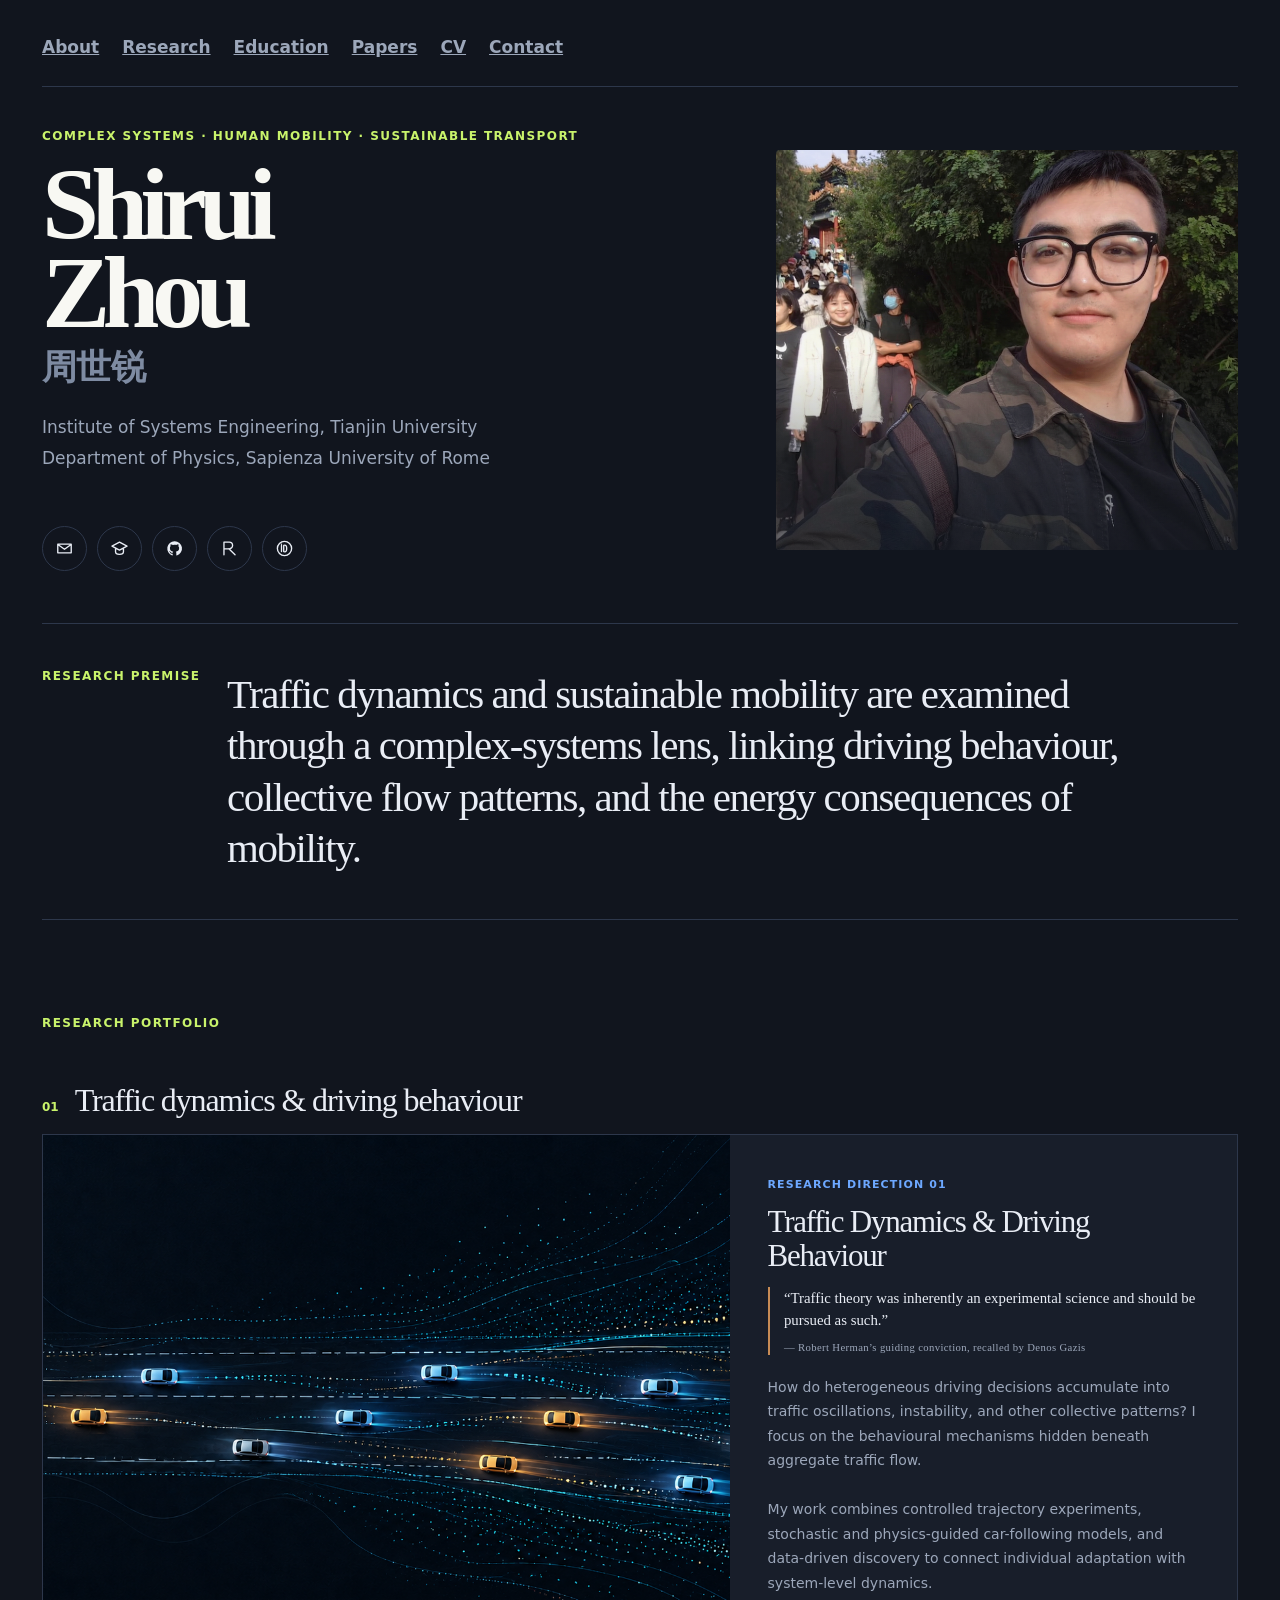
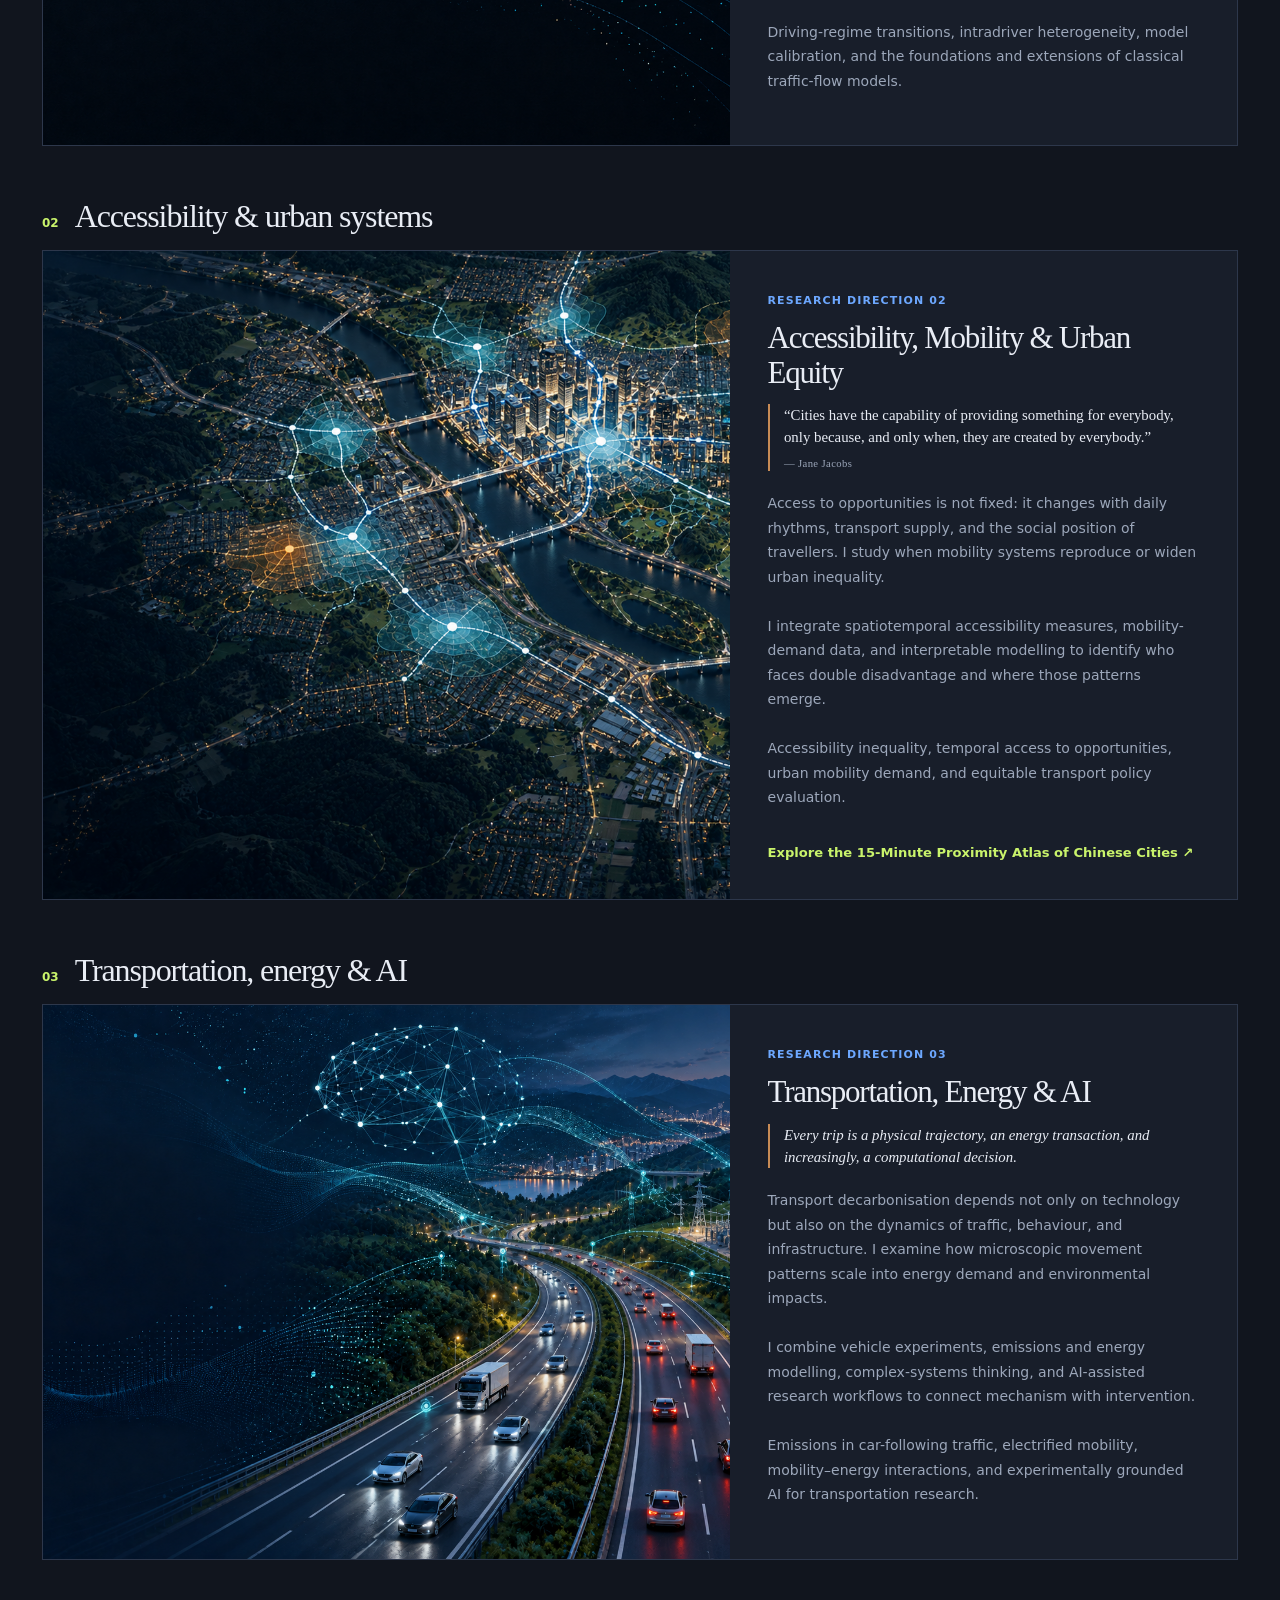
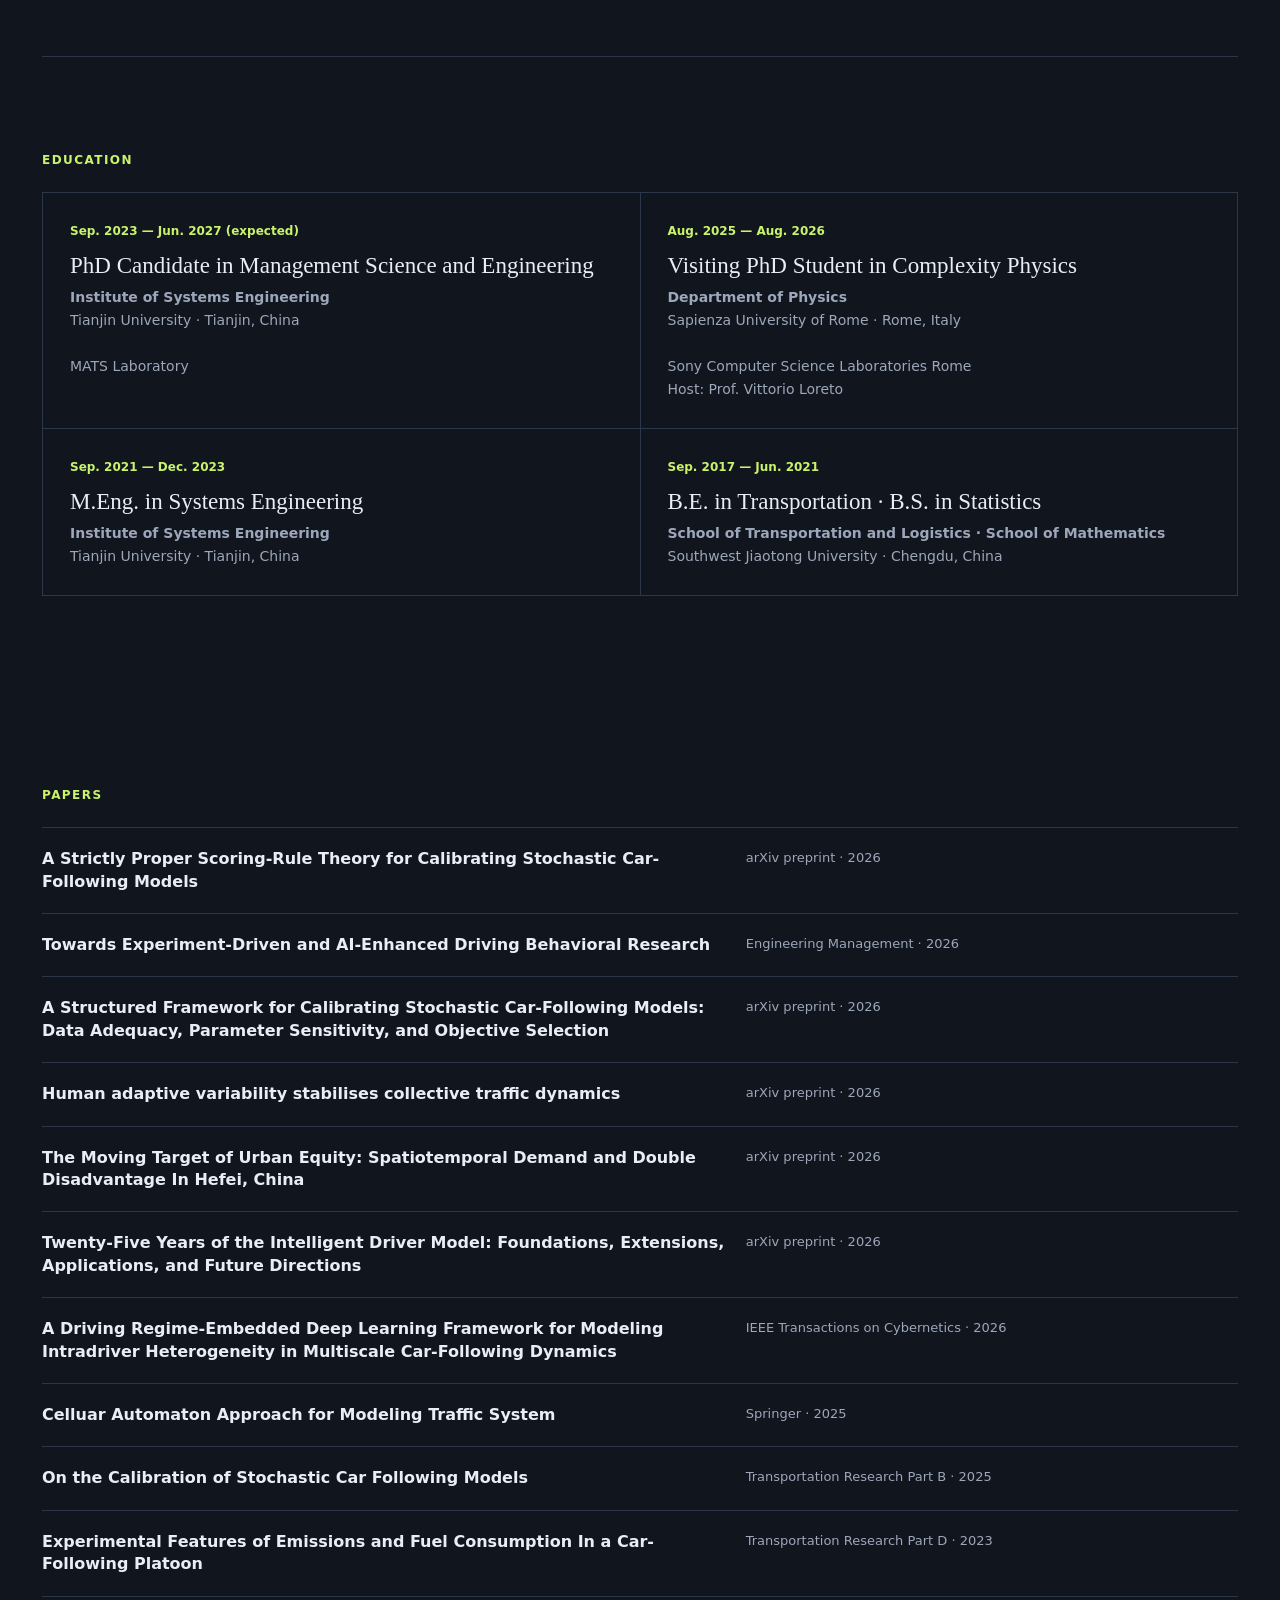
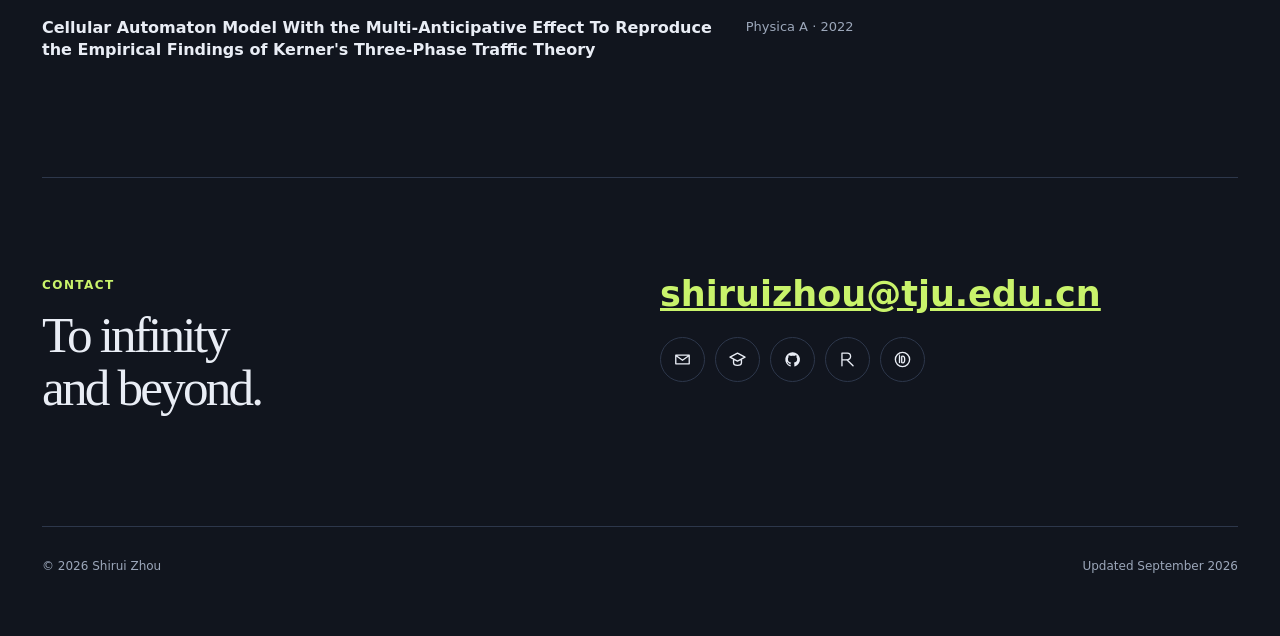
==== commit f07f9398: "Use shared logo and simplify papers list" ====
--- a/index.html
+++ b/index.html
@@ -4,8 +4,8 @@
   <meta charset="utf-8">
   <meta name="viewport" content="width=device-width, initial-scale=1">
   <meta name="theme-color" content="#11151e">
-  <link rel="icon" href="assets/favicon.svg" type="image/svg+xml">
-  <link rel="apple-touch-icon" href="assets/favicon.svg">
+  <link rel="icon" href="assets/couple-logo.png" type="image/png">
+  <link rel="apple-touch-icon" href="assets/couple-logo.png">
   <link rel="canonical" href="https://labbuzhou.github.io/">
   <title>Shirui Zhou | Complex Systems &amp; Mobility</title>
   <meta name="description" content="Academic homepage of Shirui Zhou: research on traffic dynamics, urban mobility, coupled transportation-energy systems, and AI-enabled modelling.">
--- a/portfolio.css
+++ b/portfolio.css
@@ -1,3 +1,8 @@
 :root{--ink:#e9edf5;--muted:#9ca7ba;--paper:#11151e;--panel:#181e2a;--line:#2d374b;--lime:#c9f36b;--blue:#6da8ff}body{background:var(--paper);color:var(--ink);font-family:Inter,ui-sans-serif,system-ui,-apple-system,BlinkMacSystemFont,"Segoe UI",sans-serif}.site-v2{max-width:1440px;margin:auto;padding:0 34px}.vnav{height:78px;display:flex;align-items:center;justify-content:space-between;border-bottom:1px solid var(--line)}.vbrand{font-size:18px;font-weight:800;letter-spacing:-.04em}.vbrand i{display:inline-block;width:9px;height:9px;border-radius:50%;background:var(--lime);margin-right:8px}.vnav nav{display:flex;gap:23px}.vnav a{color:var(--muted);font-size:17px;font-weight:650}.vnav a:hover{color:var(--ink)}.hero-v2{display:grid;grid-template-columns:1.2fr .8fr;min-height:610px;align-items:end;padding:82px 0 62px;gap:42px}.eyebrow{font-size:12px;font-weight:800;letter-spacing:.12em;color:var(--lime);text-transform:uppercase}.hero-v2 h1{font-family:Georgia,"Times New Roman",serif;font-size:clamp(58px,8vw,118px);letter-spacing:-.075em;line-height:.86;margin:18px 0 29px;color:#f8f8f3}.hero-v2 h1 small{display:block;font-family:inherit;font-size:.34em;letter-spacing:-.02em;color:#7e8ba2;margin-top:16px}.hero-v2 p{max-width:650px;color:var(--muted);font-size:17px;line-height:1.8}.hero-links{display:flex;gap:11px;margin-top:30px;flex-wrap:wrap}.hero-links a{border:1px solid var(--line);padding:11px 15px;border-radius:99px;color:var(--ink);font-size:13px;font-weight:700}.hero-links a:first-child{background:var(--lime);border-color:var(--lime);color:#15191f}.portrait{height:450px;border-radius:4px;overflow:hidden;position:relative;background:#222b3c}.portrait img{width:100%;height:100%;object-fit:cover;filter:grayscale(1);opacity:.9}.portrait:after{content:"";position:absolute;inset:0;background:linear-gradient(0deg,rgba(17,21,30,.65),transparent 46%)}.portrait span{position:absolute;bottom:22px;left:23px;z-index:1;font-size:12px;letter-spacing:.08em;text-transform:uppercase;color:#d5deec}.statement{border-top:1px solid var(--line);border-bottom:1px solid var(--line);padding:45px 0;display:grid;grid-template-columns:185px 1fr}.statement h2,.section-head h2{font-size:12px;text-transform:uppercase;letter-spacing:.12em;color:var(--lime);margin:0}.statement p{font:clamp(25px,3.2vw,43px)/1.25 Georgia,serif;margin:0;max-width:930px;letter-spacing:-.035em}.section{padding:96px 0}.section-head{display:flex;justify-content:space-between;align-items:end;margin-bottom:25px}.section-head p{color:var(--muted);max-width:430px;margin:0;font-size:14px;line-height:1.65}.theme{margin-top:52px}.theme-title{display:flex;gap:16px;align-items:baseline;margin-bottom:15px}.theme-num{color:var(--lime);font-size:12px;font-weight:800}.theme h3{margin:0;font:32px Georgia,serif;letter-spacing:-.035em}.feature{display:grid;grid-template-columns:1.15fr .85fr;background:var(--panel);border:1px solid var(--line);min-height:340px}.feature img{width:100%;height:100%;min-height:270px;object-fit:cover}.feature-copy{padding:38px}.tag{font-size:11px;font-weight:800;color:var(--blue);letter-spacing:.1em;text-transform:uppercase}.feature h4{font:31px/1.1 Georgia,serif;letter-spacing:-.04em;margin:13px 0}.feature p{color:var(--muted);line-height:1.75;font-size:14px}.paper-row{display:grid;grid-template-columns:1.25fr 1fr 130px;gap:20px;border-top:1px solid var(--line);padding:20px 0;align-items:start}.paper-row h4{font-size:16px;line-height:1.4;margin:0}.paper-row p{margin:0;color:var(--muted);font-size:13px;line-height:1.5}.status{font-size:11px;color:var(--lime);font-weight:800;text-transform:uppercase;letter-spacing:.08em;text-align:right}.footer-v2{border-top:1px solid var(--line);padding:32px 0 55px;color:var(--muted);font-size:12px;display:flex;justify-content:space-between}@media(max-width:760px){.site-v2{padding:0 18px}.vnav{height:auto;min-height:66px;justify-content:flex-start;overflow:hidden}.vnav nav{display:flex;align-items:center;width:100%;gap:22px;padding:20px 0 19px;overflow-x:auto;white-space:nowrap;scrollbar-width:none;-webkit-overflow-scrolling:touch}.vnav nav::-webkit-scrollbar{display:none}.vnav nav a{flex:0 0 auto;font-size:16px}.hero-v2,.feature{grid-template-columns:1fr}.hero-v2{padding-top:55px}.hero-v2 h1{font-size:64px}.portrait{height:330px}.statement{grid-template-columns:1fr;gap:20px}.section{padding:65px 0}.section-head{display:block}.section-head p{margin-top:15px}.paper-row{grid-template-columns:1fr;gap:8px}.status{text-align:left}.footer-v2{display:block}.footer-v2 span{display:block;margin-top:7px}}
 :root .portrait img{filter:none;opacity:.96}
 @media(max-width:760px){:root .vnav nav a{font-size:17px}}
+
+/* Keep the opening screen compact: the portrait, rather than empty space, sets its height. */
+:root .hero-v2{min-height:0;align-items:center;padding:42px 0 52px}
+:root .portrait{height:400px}
+@media(max-width:760px){:root .hero-v2{min-height:0;padding:38px 0 46px;gap:32px}:root .portrait{height:330px}}
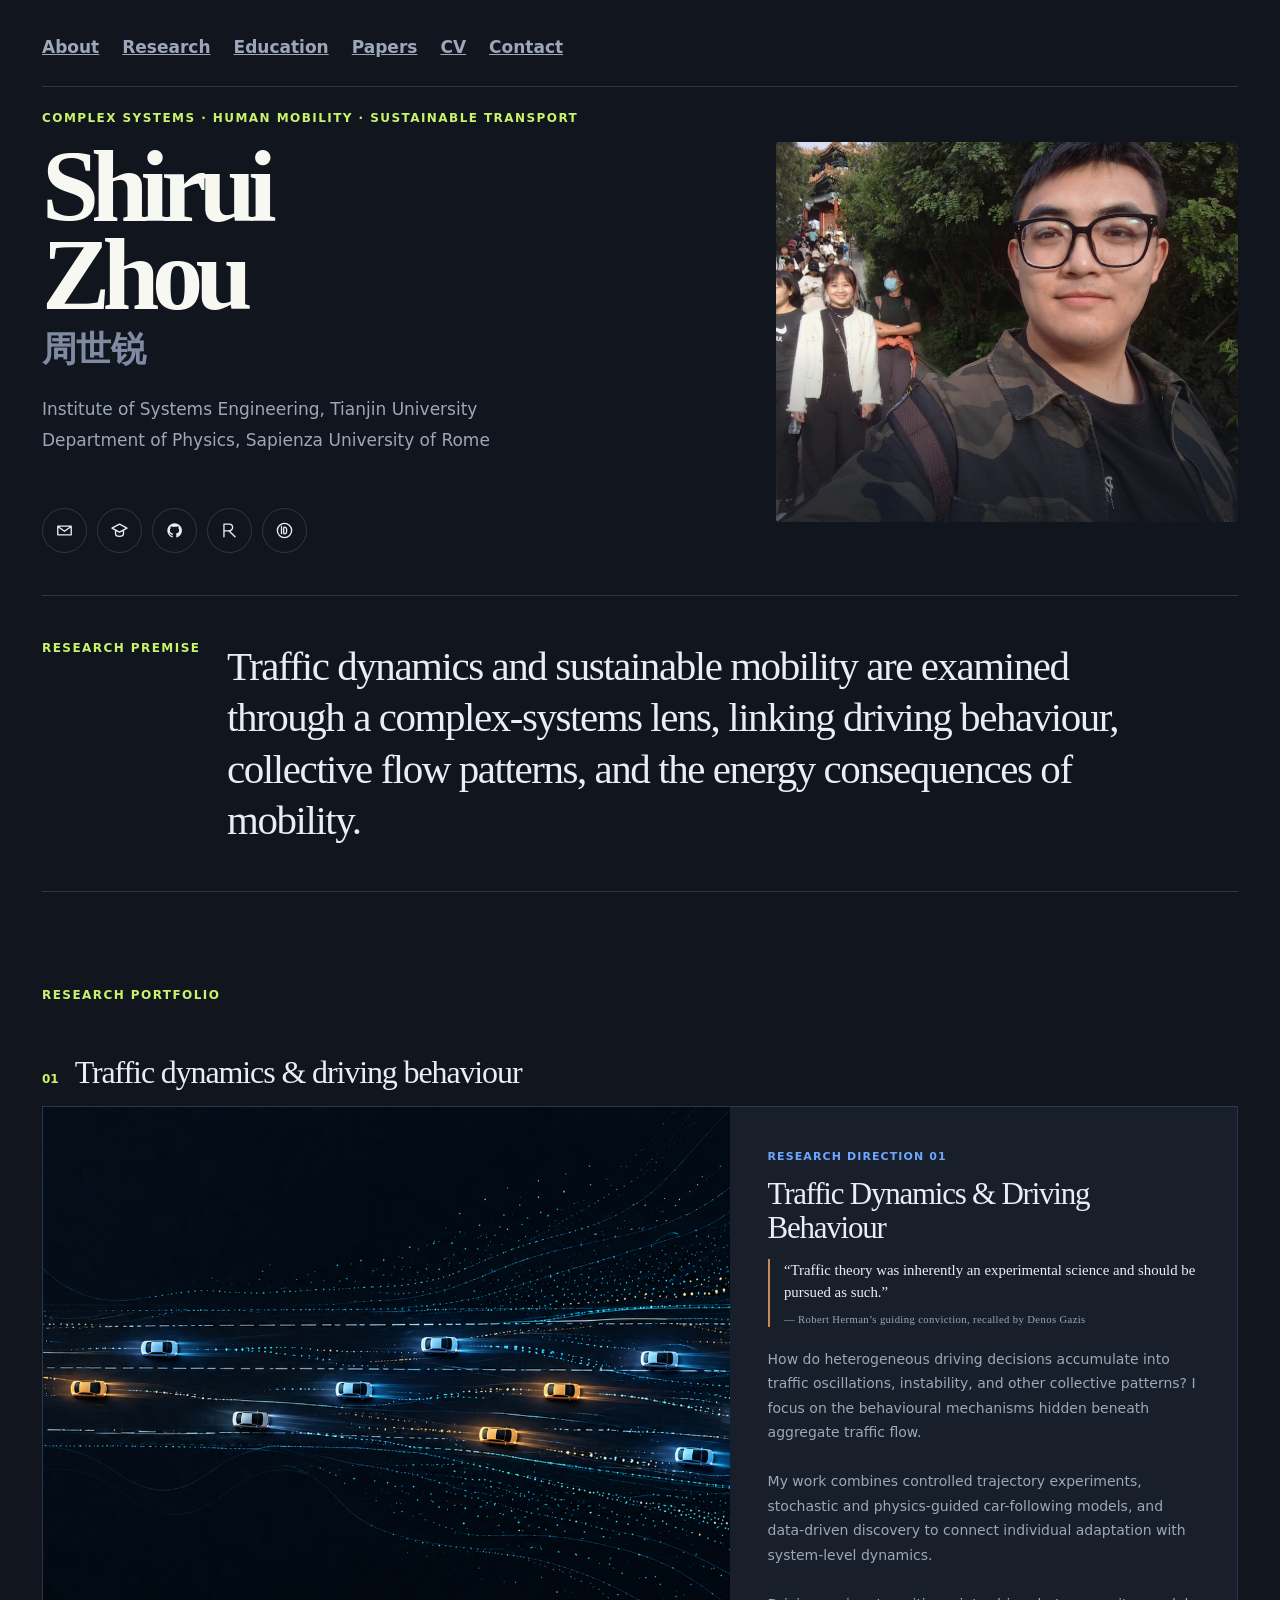
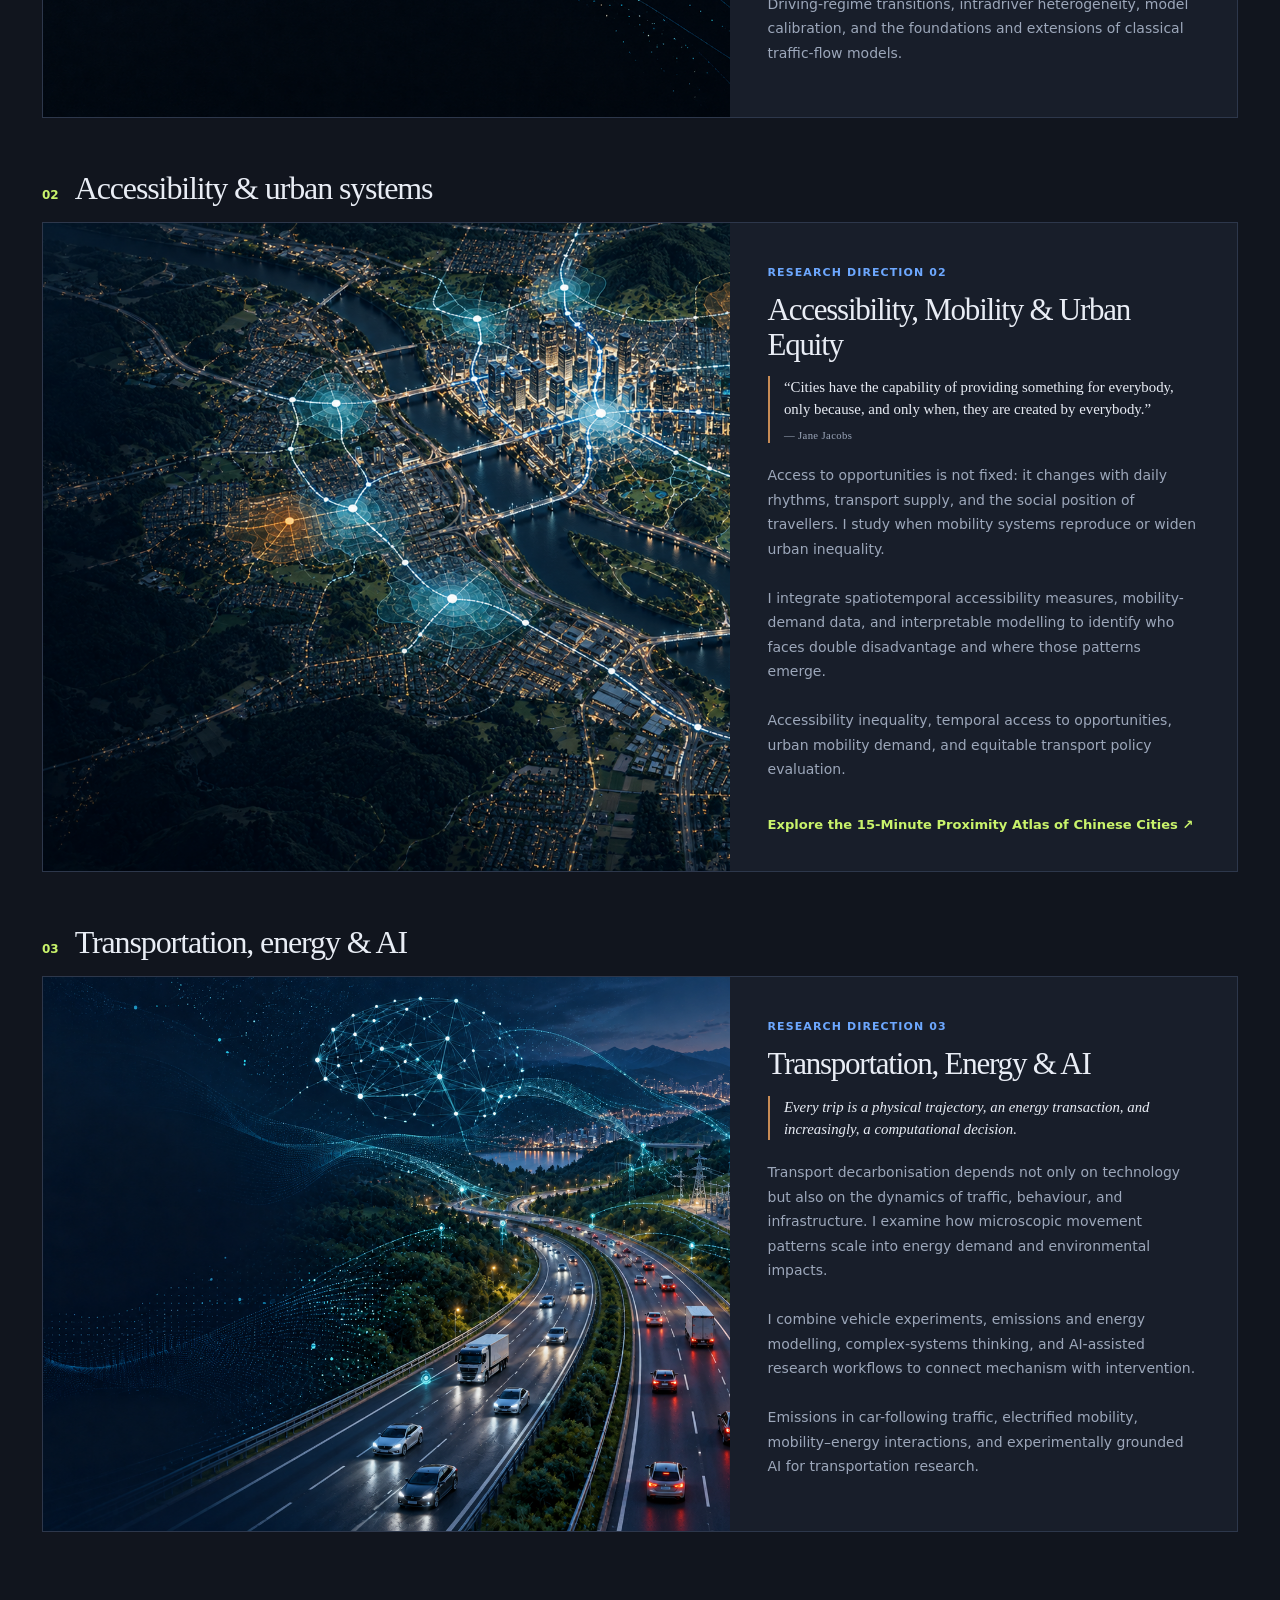
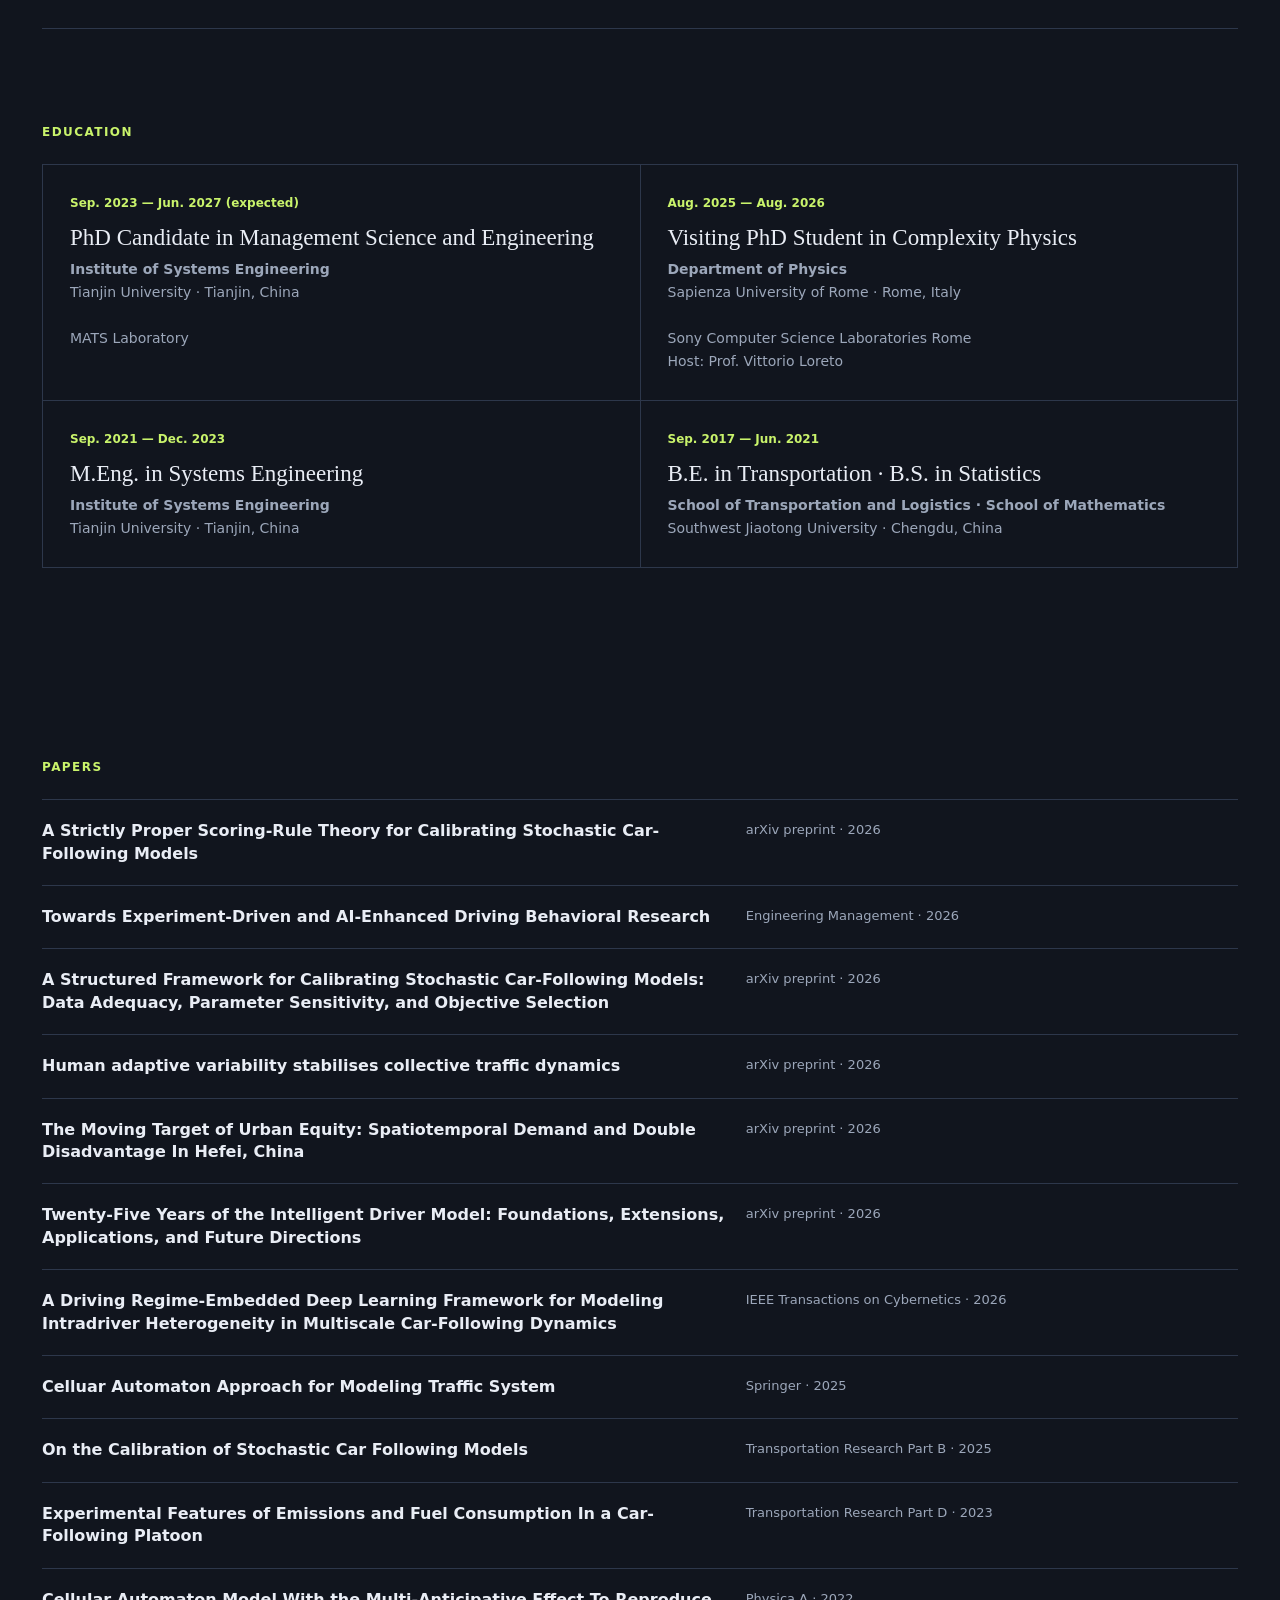
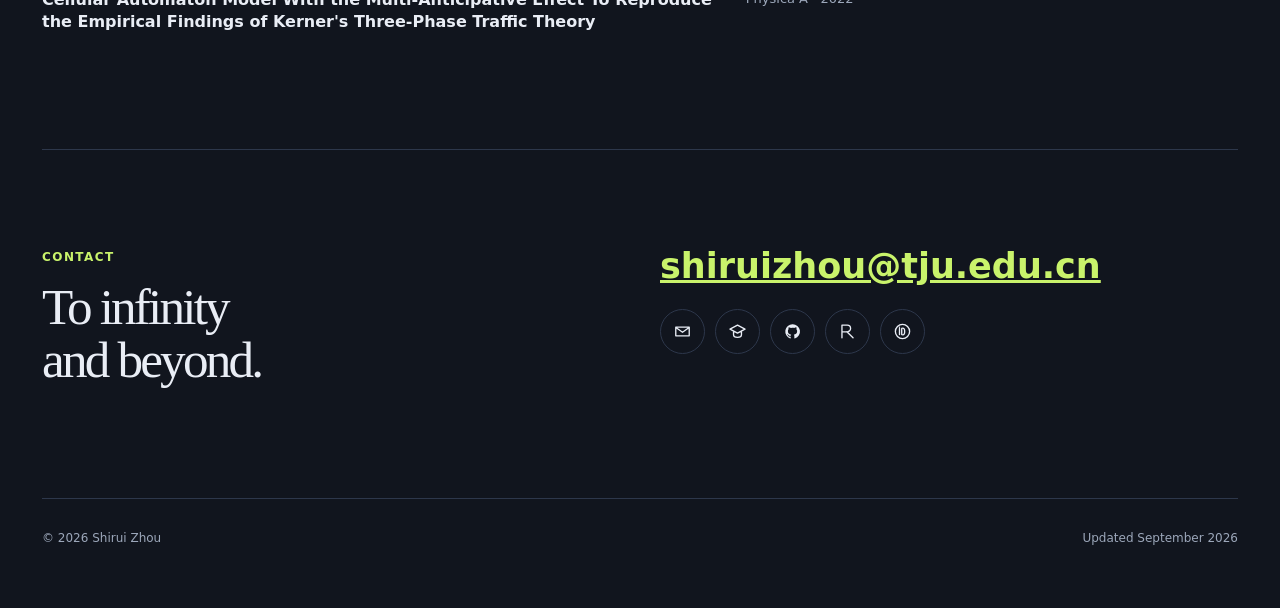
==== commit f9c86f18: "Tighten hero layout and simplify title" ====
--- a/index.html
+++ b/index.html
@@ -7,14 +7,14 @@
   <link rel="icon" href="assets/couple-logo.png" type="image/png">
   <link rel="apple-touch-icon" href="assets/couple-logo.png">
   <link rel="canonical" href="https://labbuzhou.github.io/">
-  <title>Shirui Zhou | Complex Systems &amp; Mobility</title>
+  <title>Shirui Zhou</title>
   <meta name="description" content="Academic homepage of Shirui Zhou: research on traffic dynamics, urban mobility, coupled transportation-energy systems, and AI-enabled modelling.">
   <meta property="og:title" content="Shirui Zhou | Complex Systems &amp; Mobility">
   <meta property="og:description" content="Research on traffic dynamics, urban mobility, and transportation-energy systems.">
   <meta property="og:url" content="https://labbuzhou.github.io/">
   <meta property="og:image" content="https://labbuzhou.github.io/profile.jpg">
   <meta name="twitter:card" content="summary">
-  <link rel="stylesheet" href="portfolio.css">
+  <link rel="stylesheet" href="portfolio.css?v=20260914-hero">
   <script type="application/ld+json">
   {
     "@context": "https://schema.org",
--- a/portfolio.css
+++ b/portfolio.css
@@ -3,6 +3,6 @@
 @media(max-width:760px){:root .vnav nav a{font-size:17px}}
 
 /* Keep the opening screen compact: the portrait, rather than empty space, sets its height. */
-:root .hero-v2{min-height:0;align-items:center;padding:42px 0 52px}
-:root .portrait{height:400px}
-@media(max-width:760px){:root .hero-v2{min-height:0;padding:38px 0 46px;gap:32px}:root .portrait{height:330px}}
+:root .hero-v2{min-height:0;align-items:center;padding:24px 0 42px}
+:root .portrait{height:380px}
+@media(max-width:760px){:root .hero-v2{min-height:0;padding:28px 0 40px;gap:28px}:root .portrait{height:310px}}
